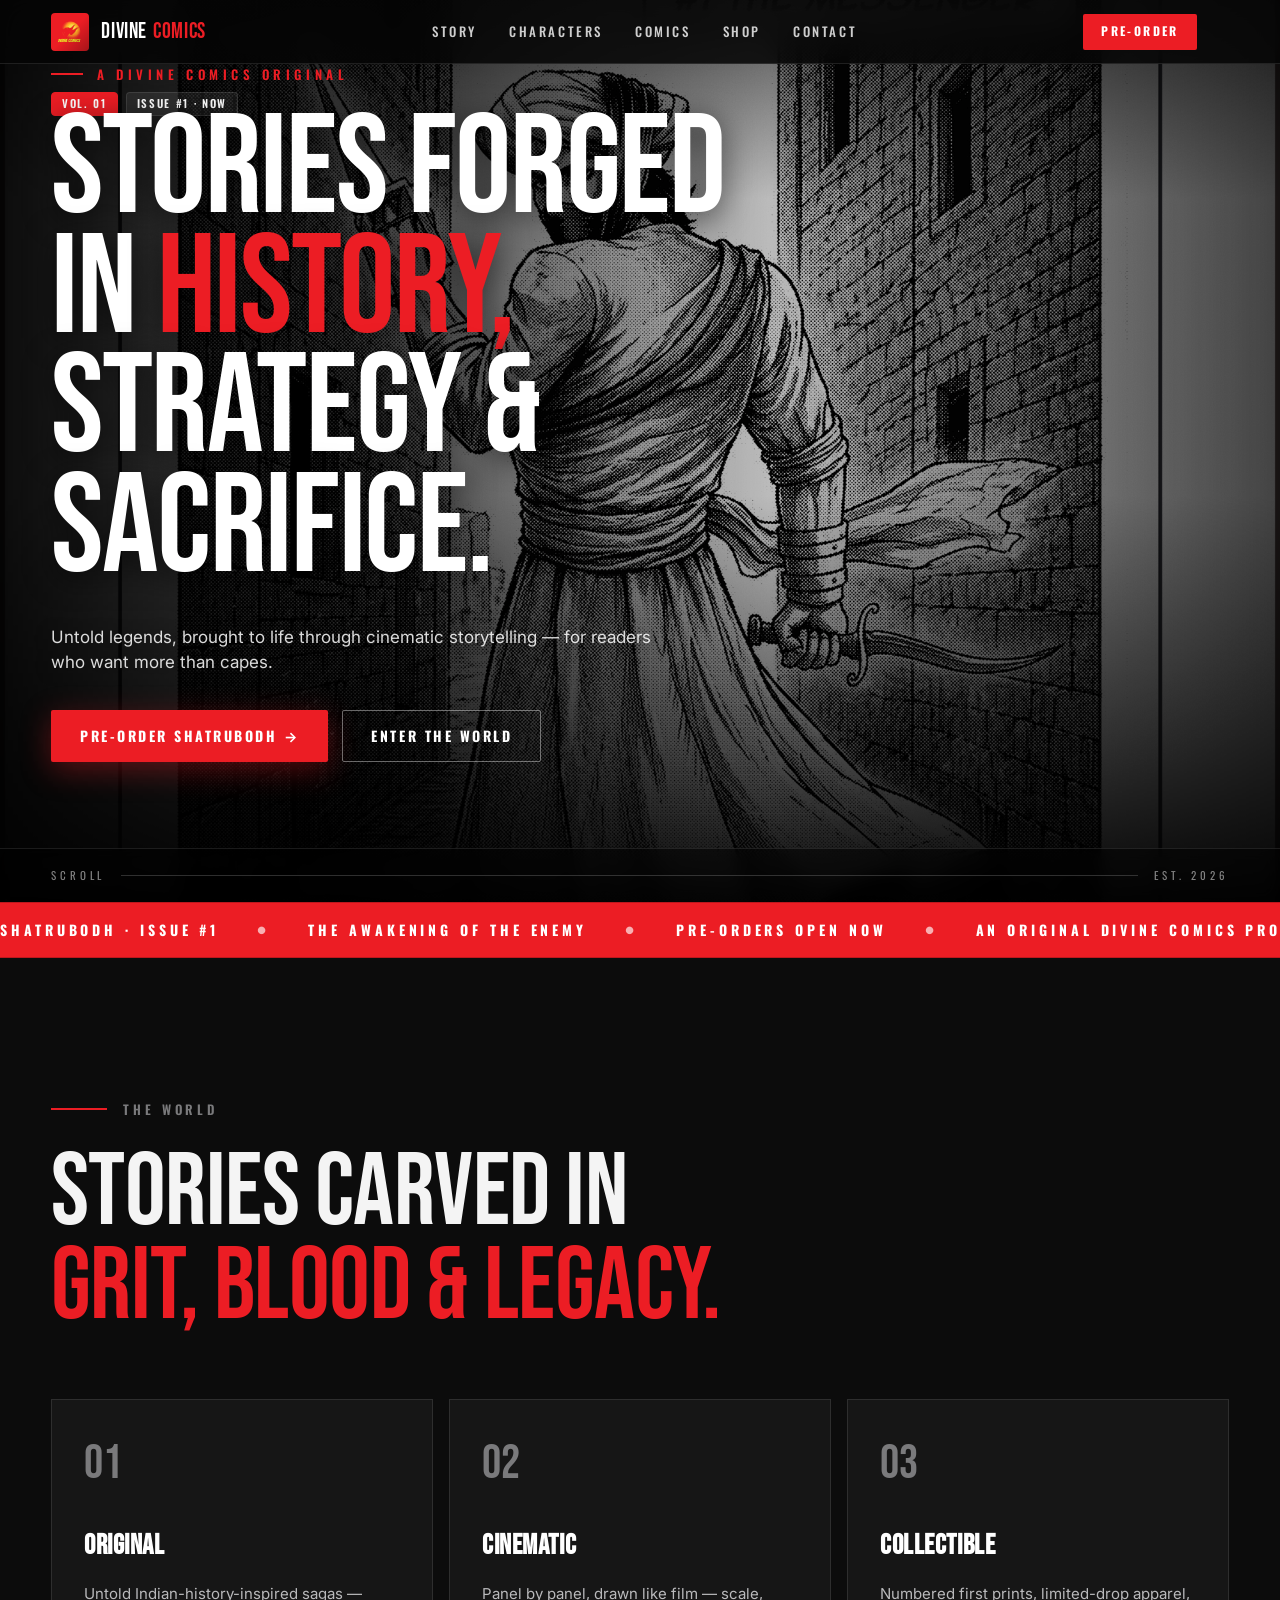
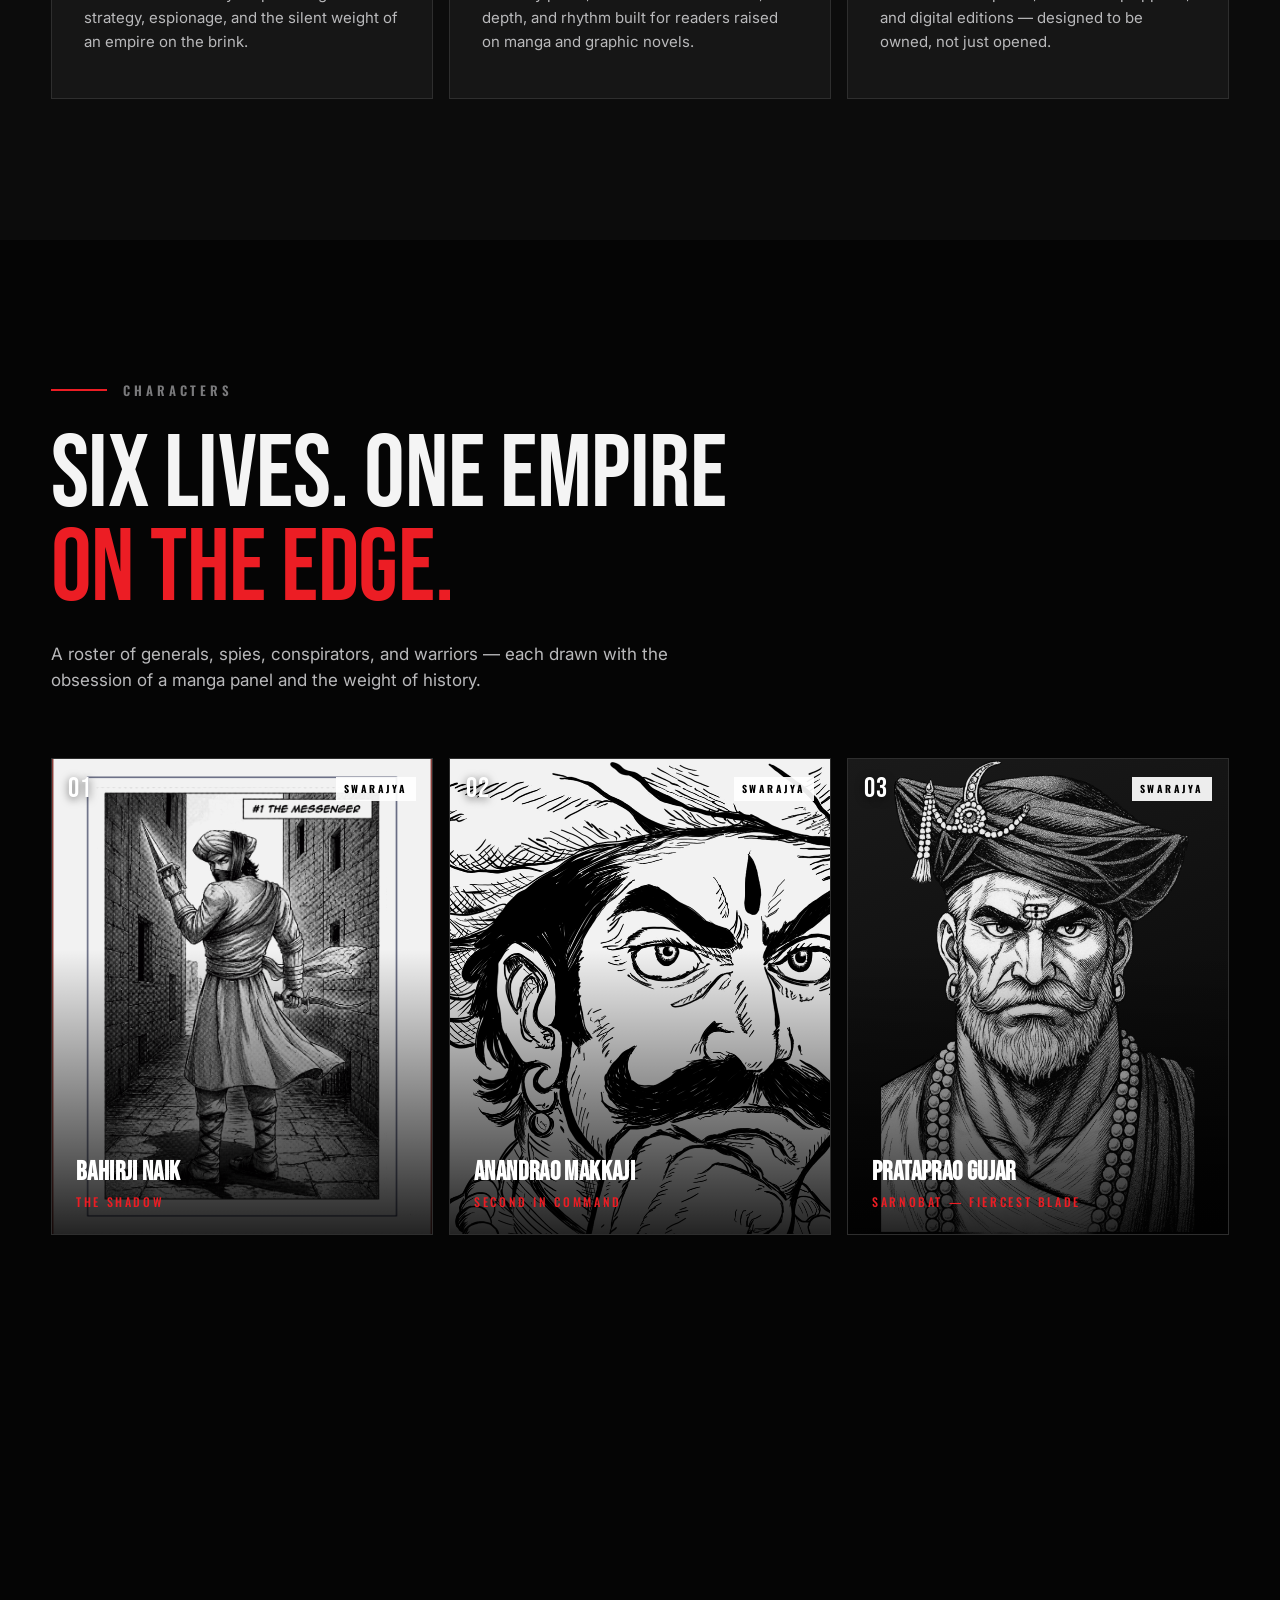
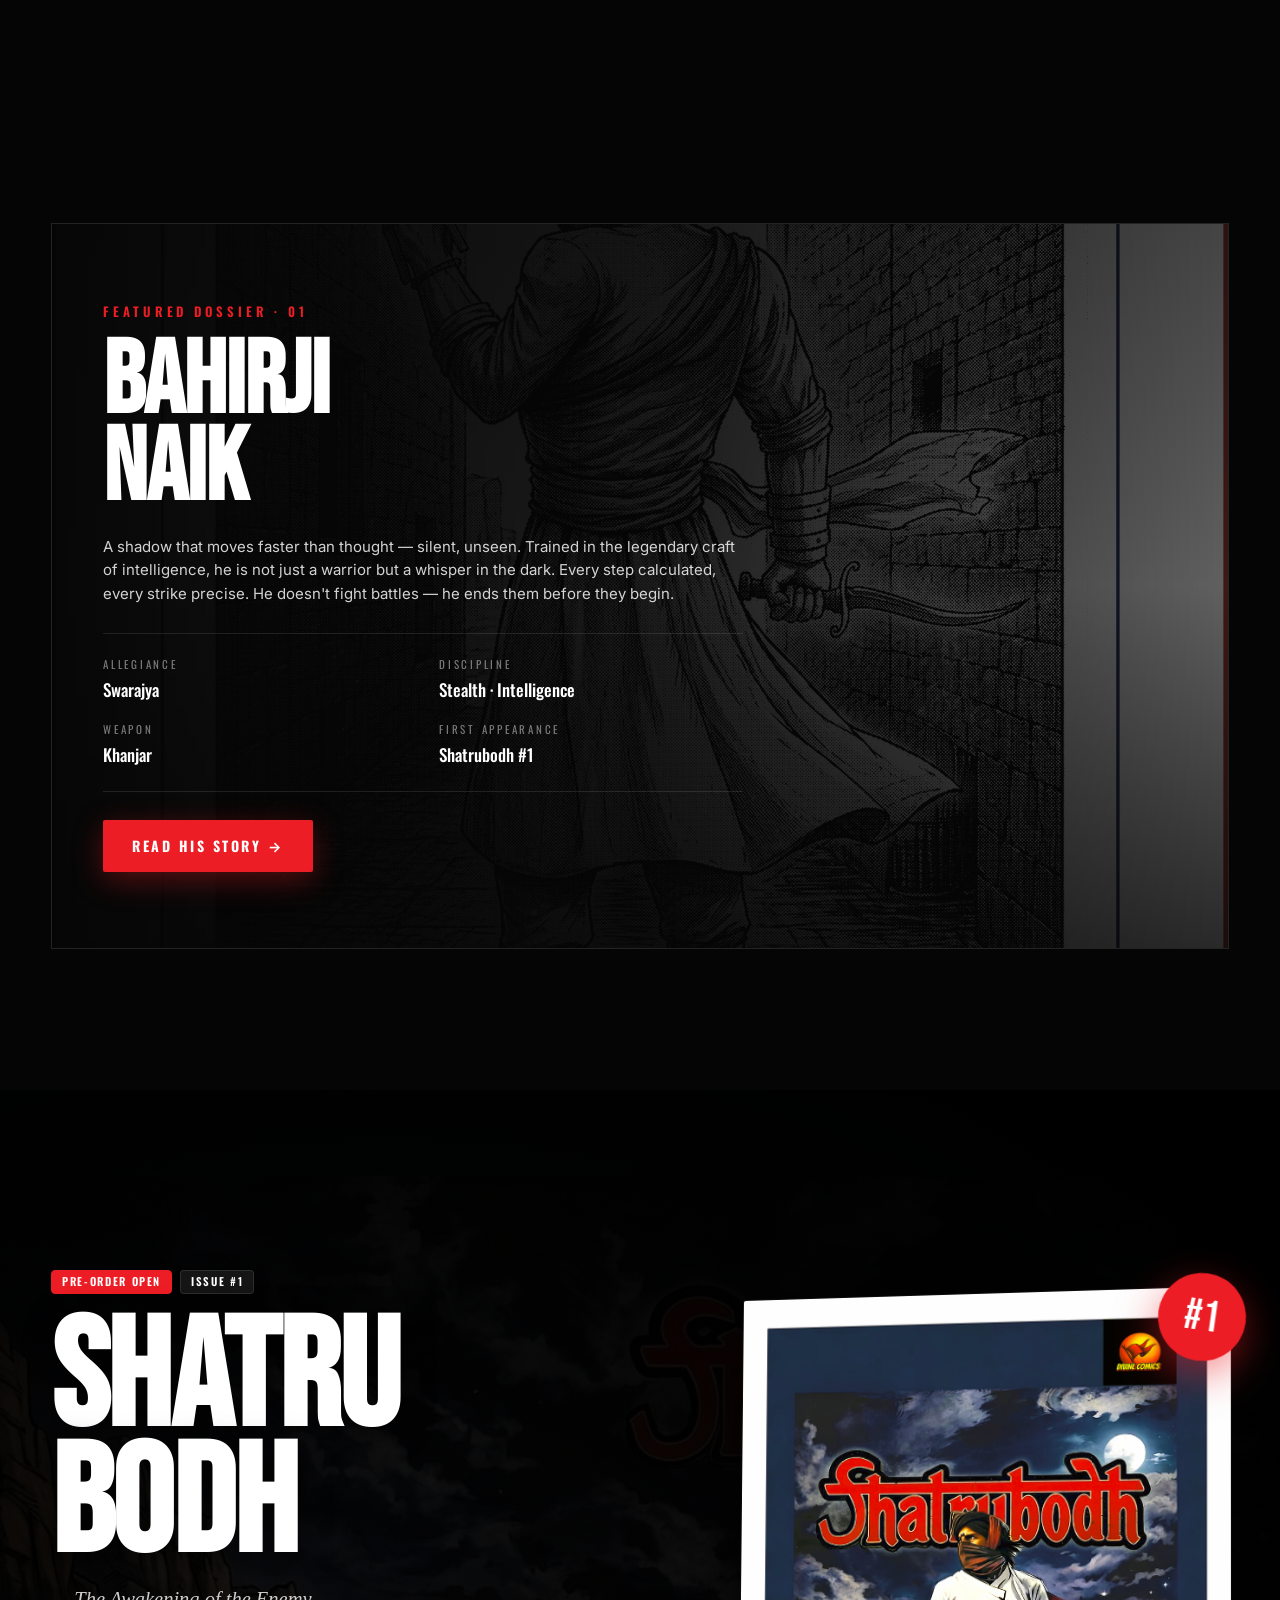
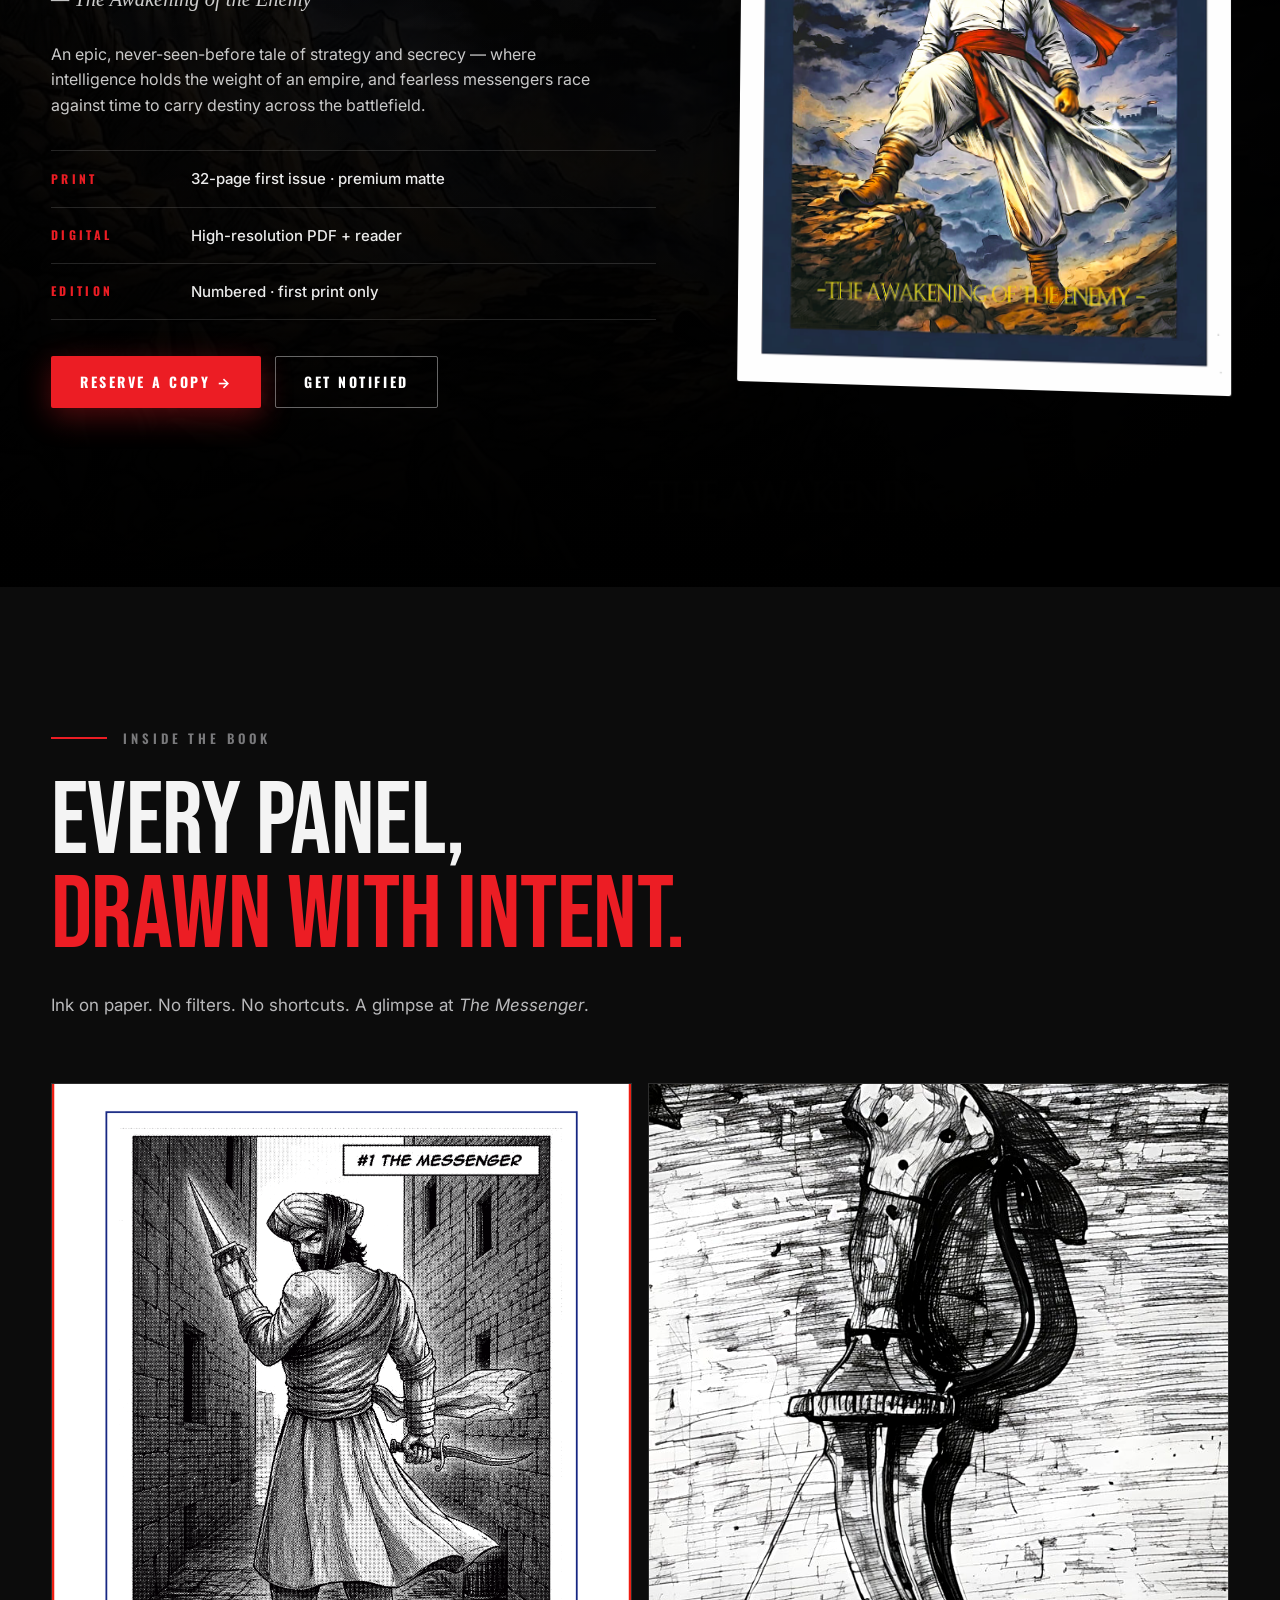
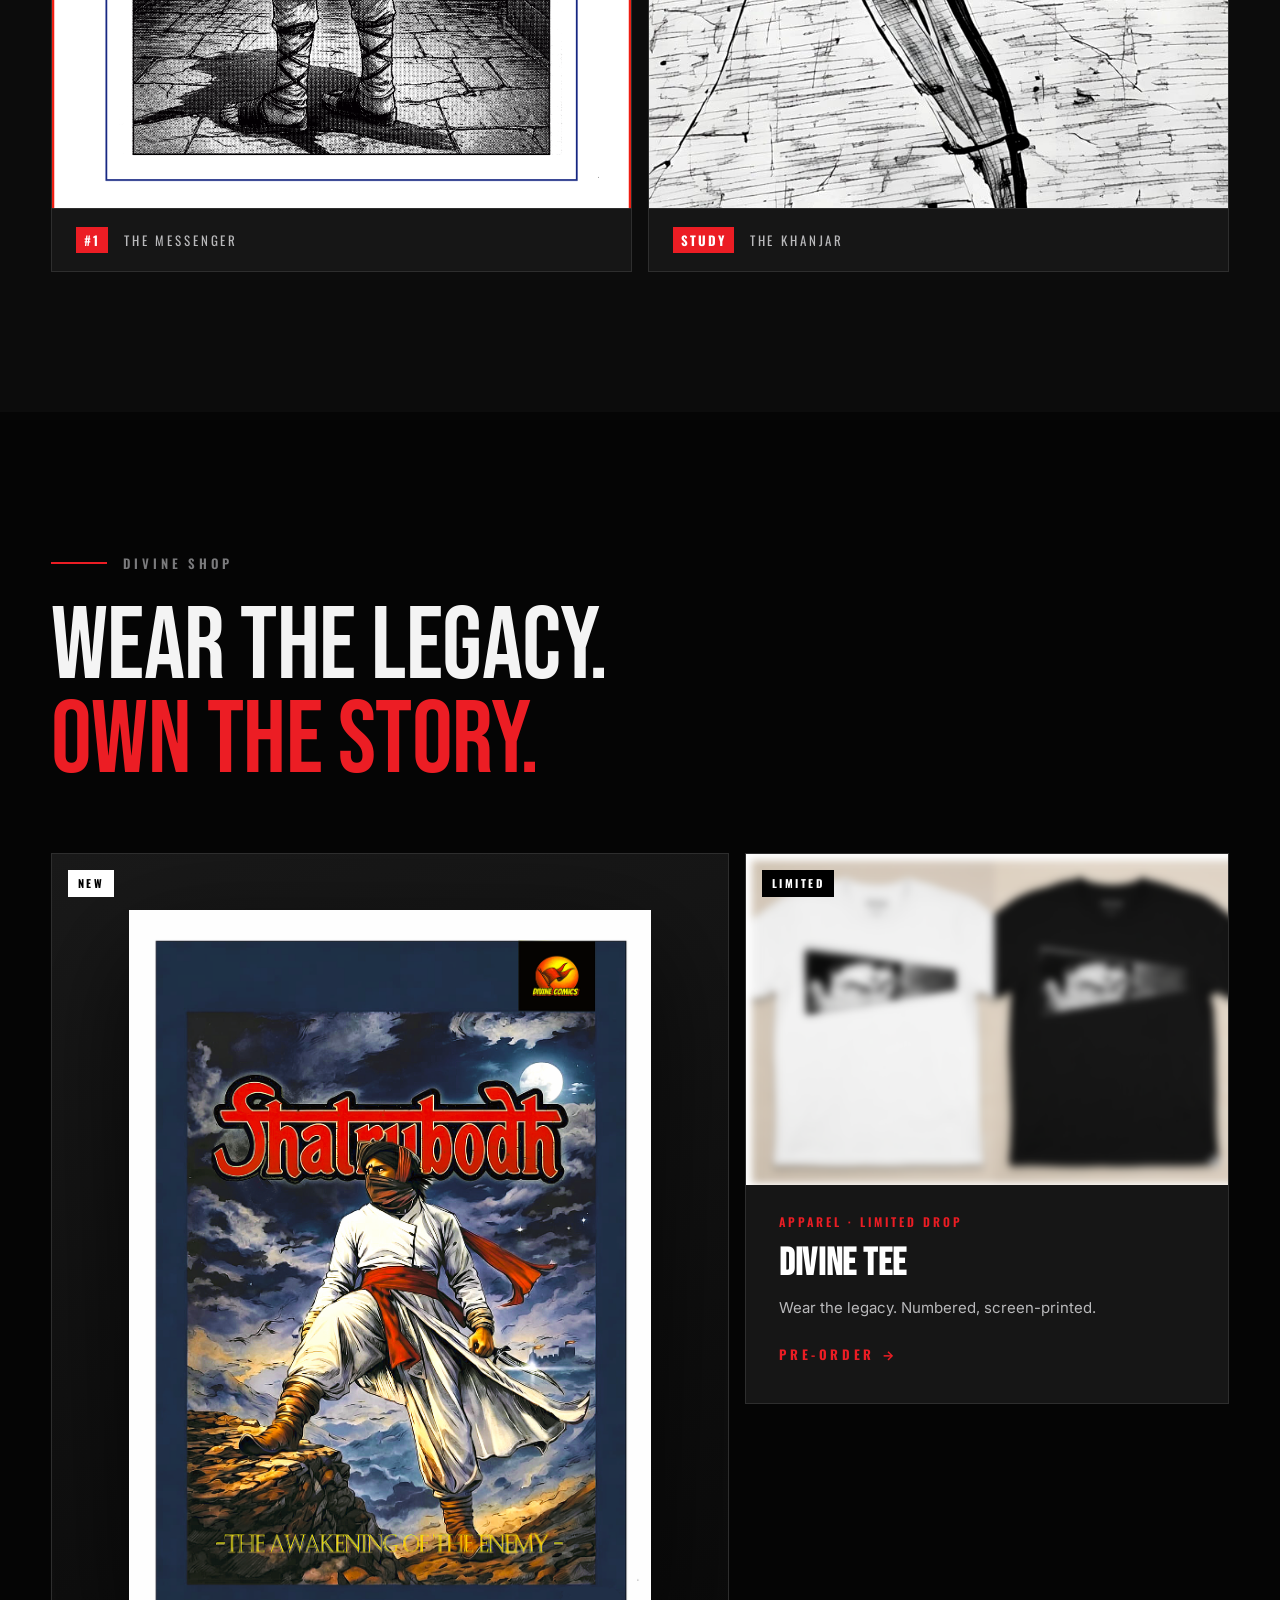
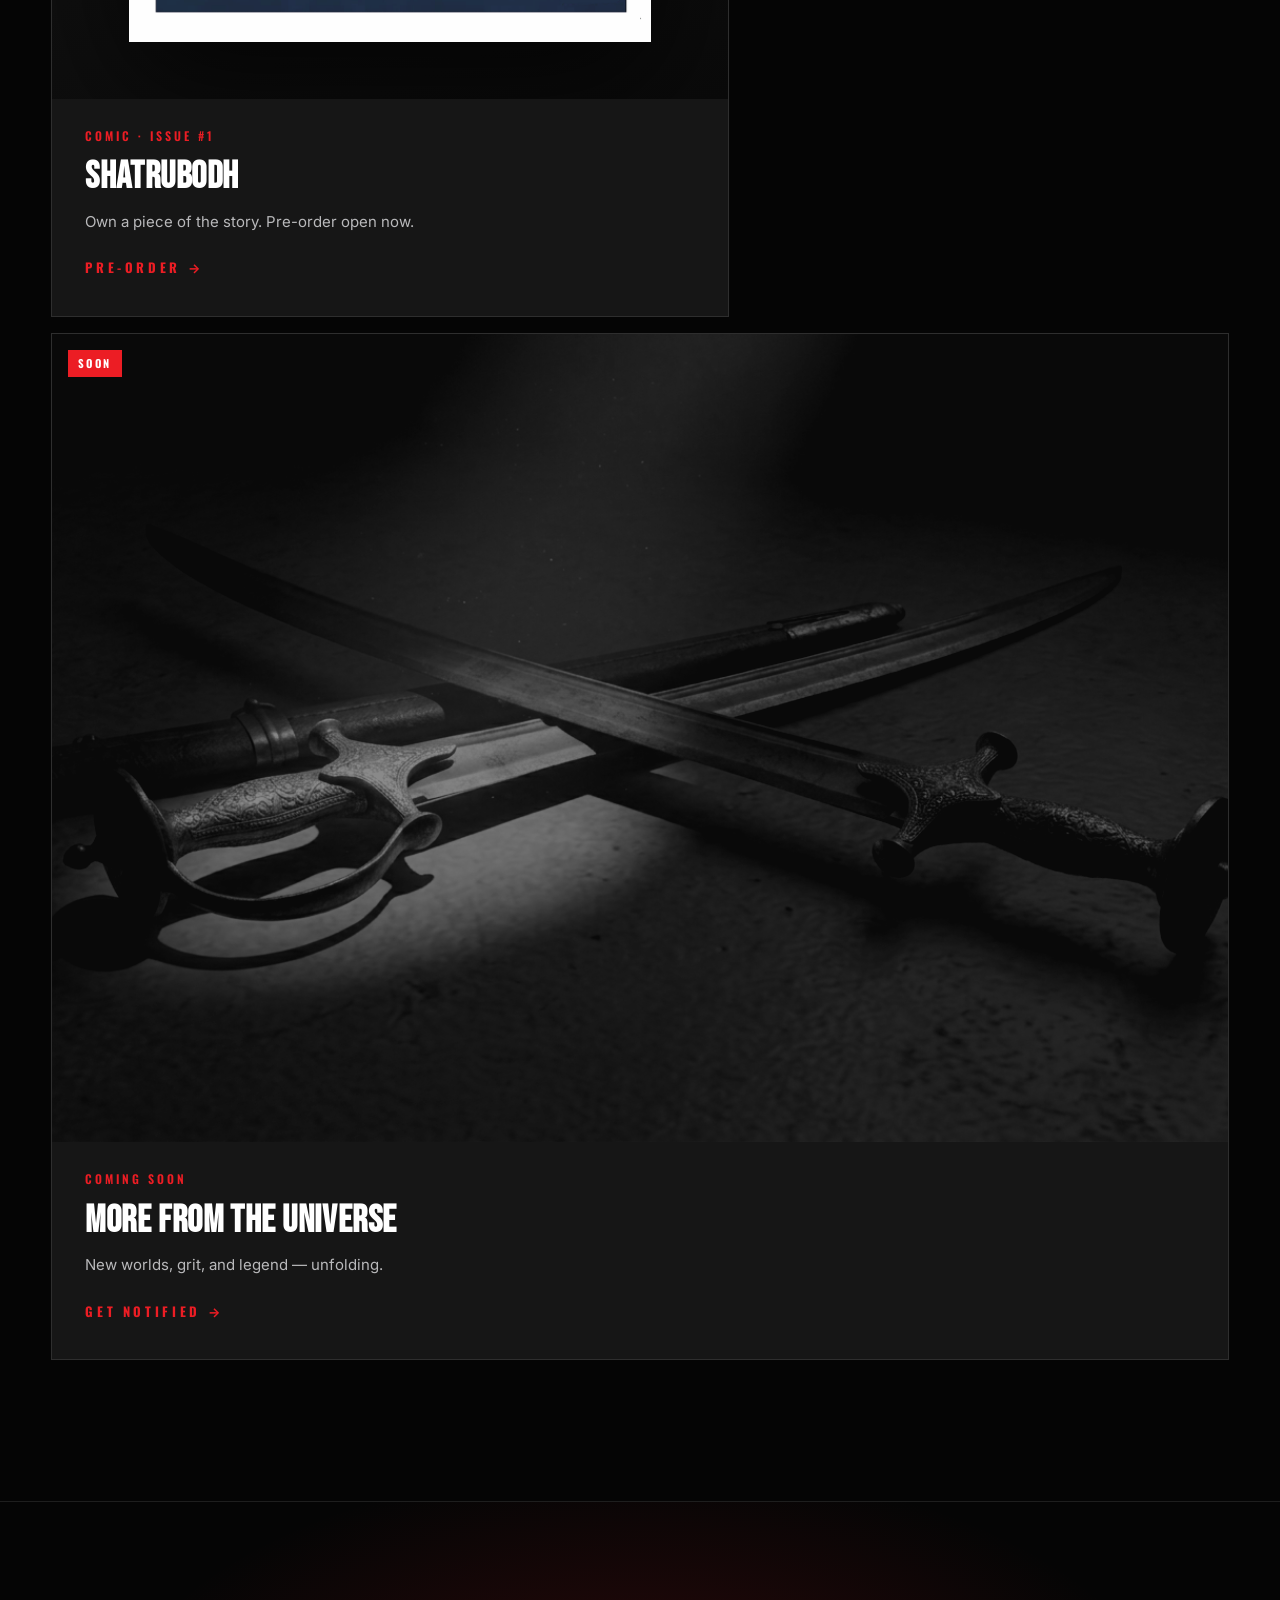
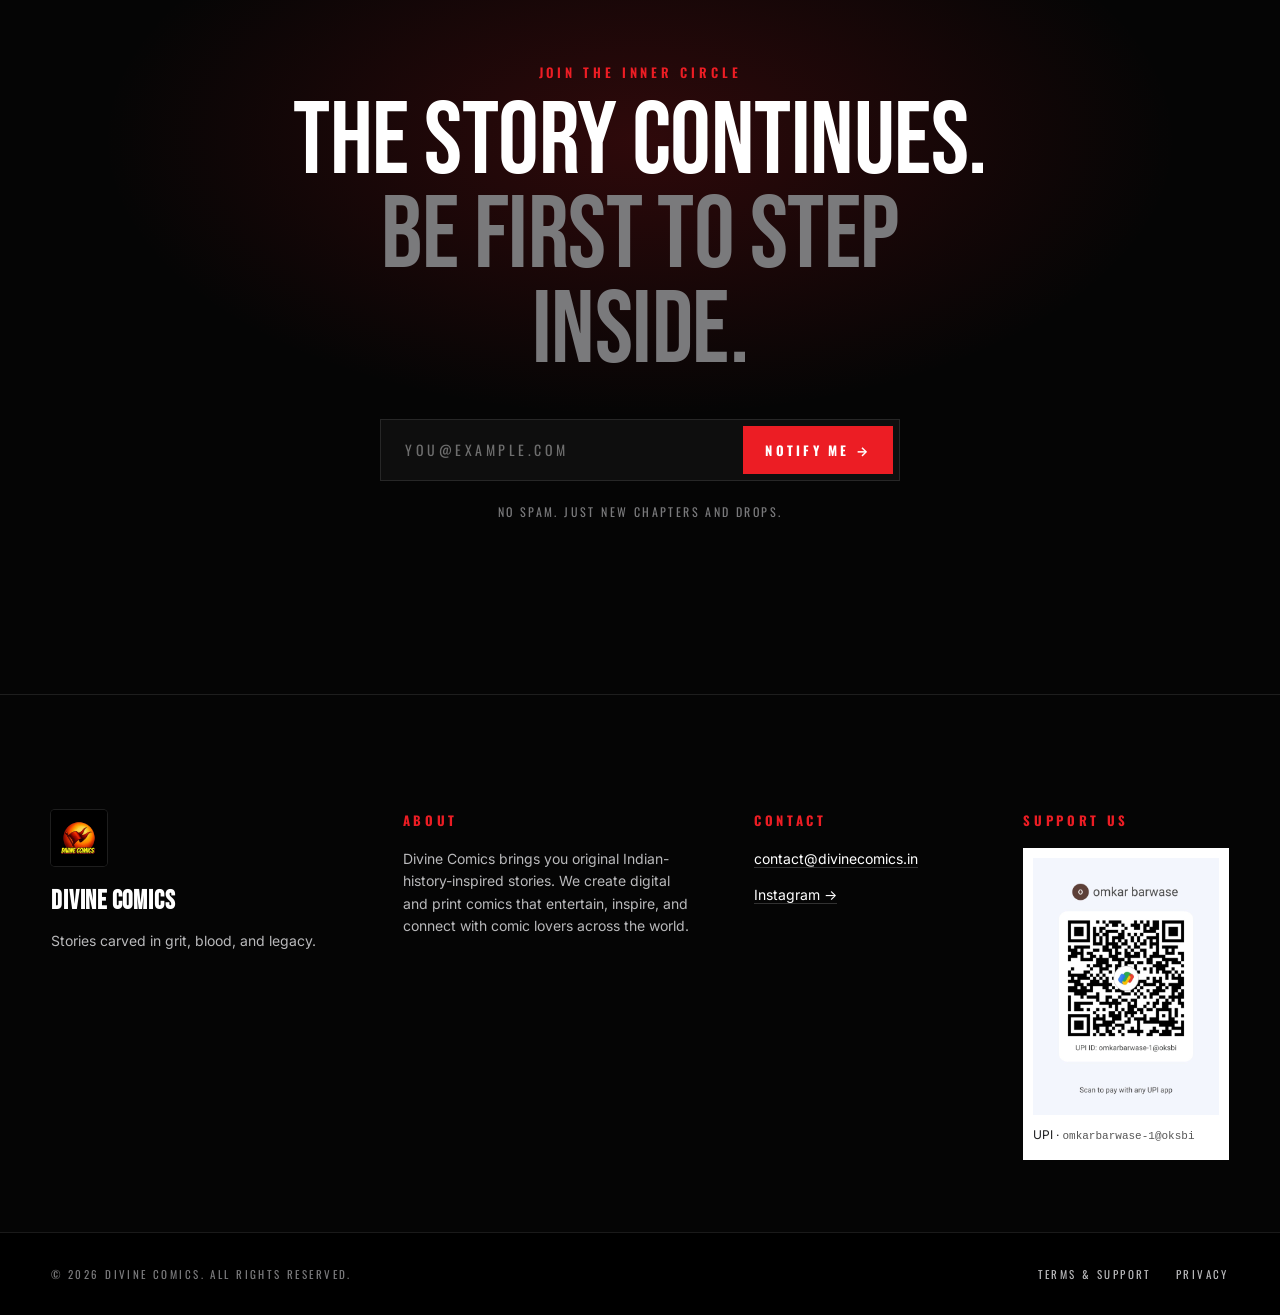
==== index.html @ 3e71eca1 "Initial commit: cinematic Marvel-inspired Divine Comics site" ====
<!doctype html>
<html lang="en">
<head>
<meta charset="utf-8" />
<meta name="viewport" content="width=device-width,initial-scale=1,viewport-fit=cover" />
<meta name="theme-color" content="#000000" />
<title>Divine Comics — Stories carved in grit, blood, and legacy.</title>
<meta name="description" content="Original Indian-history-inspired comics. Cinematic storytelling, drawn line by line. Pre-order Shatrubodh — The Awakening of the Enemy." />
<link rel="icon" type="image/png" href="images/logo.jpg" />
<link rel="preconnect" href="https://fonts.googleapis.com" />
<link rel="preconnect" href="https://fonts.gstatic.com" crossorigin />
<link href="https://fonts.googleapis.com/css2?family=Bebas+Neue&family=Oswald:wght@400;500;600;700&family=Inter:wght@300;400;500;600;700&display=swap" rel="stylesheet" />
<link rel="stylesheet" href="styles.css" />
</head>
<body>

<!-- ============== TOP NAV ============== -->
<header class="nav" id="nav">
  <div class="nav__inner">
    <a href="#top" class="nav__brand" aria-label="Divine Comics — home">
      <span class="nav__logo">
        <img src="images/logo.jpg" alt="" />
      </span>
      <span class="nav__wordmark">DIVINE<span>COMICS</span></span>
    </a>
    <nav class="nav__links" aria-label="Primary">
      <a href="#world">STORY</a>
      <a href="#characters">CHARACTERS</a>
      <a href="#shatrubodh">COMICS</a>
      <a href="#shop">SHOP</a>
      <a href="#contact">CONTACT</a>
    </nav>
    <a href="#shatrubodh" class="nav__cta">PRE-ORDER</a>
    <button class="nav__menu" aria-label="Open menu" aria-expanded="false" id="menuBtn">
      <span></span><span></span><span></span>
    </button>
  </div>
</header>

<main id="top">

<!-- ============== HERO ============== -->
<section class="hero">
  <div class="hero__media" aria-hidden="true">
    <img src="images/bahirji-naik.png" alt="" loading="eager" fetchpriority="high" />
    <div class="hero__veil"></div>
    <div class="hero__grain"></div>
  </div>

  <div class="hero__chips">
    <span class="chip chip--red">VOL. 01</span>
    <span class="chip">ISSUE #1 · NOW</span>
  </div>

  <div class="hero__content">
    <p class="hero__kicker reveal">A DIVINE COMICS ORIGINAL</p>
    <h1 class="hero__title">
      <span class="reveal" style="--d:.05s">STORIES FORGED</span>
      <span class="reveal" style="--d:.18s">IN <em>HISTORY,</em></span>
      <span class="reveal" style="--d:.31s">STRATEGY &amp;</span>
      <span class="reveal" style="--d:.44s">SACRIFICE.</span>
    </h1>
    <p class="hero__sub reveal" style="--d:.58s">
      Untold legends, brought to life through cinematic storytelling — for readers who want more than capes.
    </p>
    <div class="hero__cta reveal" style="--d:.7s">
      <a href="#shatrubodh" class="btn btn--red">PRE-ORDER SHATRUBODH →</a>
      <a href="#world" class="btn btn--ghost">ENTER THE WORLD</a>
    </div>
  </div>

  <div class="hero__bottom-bar" aria-hidden="true">
    <span>SCROLL</span>
    <span class="hero__rule"></span>
    <span>EST. 2026</span>
  </div>
</section>

<!-- ============== MARQUEE ============== -->
<aside class="marquee" aria-hidden="true">
  <div class="marquee__track">
    <span>SHATRUBODH · ISSUE #1</span><span class="marquee__dot">●</span>
    <span>THE AWAKENING OF THE ENEMY</span><span class="marquee__dot">●</span>
    <span>PRE-ORDERS OPEN NOW</span><span class="marquee__dot">●</span>
    <span>AN ORIGINAL DIVINE COMICS PRODUCTION</span><span class="marquee__dot">●</span>
    <span>SHATRUBODH · ISSUE #1</span><span class="marquee__dot">●</span>
    <span>THE AWAKENING OF THE ENEMY</span><span class="marquee__dot">●</span>
    <span>PRE-ORDERS OPEN NOW</span><span class="marquee__dot">●</span>
    <span>AN ORIGINAL DIVINE COMICS PRODUCTION</span><span class="marquee__dot">●</span>
  </div>
</aside>

<!-- ============== WORLD ============== -->
<section class="world section" id="world">
  <div class="container">
    <div class="section__head">
      <span class="section__rule"></span>
      <p class="eyebrow reveal">THE WORLD</p>
    </div>
    <h2 class="display reveal">
      STORIES CARVED IN<br/>
      <span class="ink">GRIT, BLOOD &amp; LEGACY.</span>
    </h2>
    <div class="world__grid">
      <div class="world__card reveal">
        <div class="world__num">01</div>
        <h3>ORIGINAL</h3>
        <p>Untold Indian-history-inspired sagas — strategy, espionage, and the silent weight of an empire on the brink.</p>
      </div>
      <div class="world__card reveal" style="--d:.1s">
        <div class="world__num">02</div>
        <h3>CINEMATIC</h3>
        <p>Panel by panel, drawn like film — scale, depth, and rhythm built for readers raised on manga and graphic novels.</p>
      </div>
      <div class="world__card reveal" style="--d:.2s">
        <div class="world__num">03</div>
        <h3>COLLECTIBLE</h3>
        <p>Numbered first prints, limited-drop apparel, and digital editions — designed to be owned, not just opened.</p>
      </div>
    </div>
  </div>
</section>

<!-- ============== CHARACTERS — MARVEL GRID ============== -->
<section class="characters section" id="characters">
  <div class="container">
    <div class="section__head">
      <span class="section__rule"></span>
      <p class="eyebrow reveal">CHARACTERS</p>
    </div>
    <h2 class="display reveal">SIX LIVES. ONE EMPIRE<br/><span class="ink">ON THE EDGE.</span></h2>
    <p class="lead reveal">A roster of generals, spies, conspirators, and warriors — each drawn with the obsession of a manga panel and the weight of history.</p>

    <div class="chars__grid">

      <a class="cchar reveal" href="#" data-side="swarajya">
        <div class="cchar__media">
          <img src="images/bahirji-naik.png" alt="Bahirji Naik" loading="lazy" />
          <span class="cchar__num">01</span>
          <span class="cchar__side">SWARAJYA</span>
        </div>
        <div class="cchar__body">
          <h3>BAHIRJI NAIK</h3>
          <p>The Shadow</p>
        </div>
      </a>

      <a class="cchar reveal" href="#" data-side="swarajya" style="--d:.06s">
        <div class="cchar__media">
          <img src="images/anandrao.jpg" alt="Anandrao Makkaji" loading="lazy" />
          <span class="cchar__num">02</span>
          <span class="cchar__side">SWARAJYA</span>
        </div>
        <div class="cchar__body">
          <h3>ANANDRAO MAKKAJI</h3>
          <p>Second in Command</p>
        </div>
      </a>

      <a class="cchar reveal" href="#" data-side="swarajya" style="--d:.12s">
        <div class="cchar__media">
          <img src="images/prataprao.png" alt="Sarnobat Prataprao Gujar" loading="lazy" />
          <span class="cchar__num">03</span>
          <span class="cchar__side">SWARAJYA</span>
        </div>
        <div class="cchar__body">
          <h3>PRATAPRAO GUJAR</h3>
          <p>Sarnobat — Fiercest Blade</p>
        </div>
      </a>

      <a class="cchar reveal" href="#" data-side="enemy" style="--d:.18s">
        <div class="cchar__media">
          <img src="images/bahlolkhan.png" alt="Bahlolkhan Miyana" loading="lazy" />
          <span class="cchar__num">04</span>
          <span class="cchar__side cchar__side--enemy">ADILSHAHI</span>
        </div>
        <div class="cchar__body">
          <h3>BAHLOLKHAN MIYANA</h3>
          <p>Adilshahi General</p>
        </div>
      </a>

      <a class="cchar reveal" href="#" data-side="enemy" style="--d:.24s">
        <div class="cchar__media">
          <img src="images/khawas-khan.png" alt="Khawas Khan, Wazir of Adilshahi" loading="lazy" />
          <span class="cchar__num">05</span>
          <span class="cchar__side cchar__side--enemy">ADILSHAHI</span>
        </div>
        <div class="cchar__body">
          <h3>KHAWAS KHAN</h3>
          <p>Wazir — The Architect</p>
        </div>
      </a>

      <a class="cchar reveal" href="#" data-side="enemy" style="--d:.3s">
        <div class="cchar__media">
          <img src="images/mohammad-birki.png" alt="Mohammad Birki — the Pathan" loading="lazy" />
          <span class="cchar__num">06</span>
          <span class="cchar__side cchar__side--enemy">PATHAN ARMY</span>
        </div>
        <div class="cchar__body">
          <h3>MOHAMMAD BIRKI</h3>
          <p>War-born — Pathan</p>
        </div>
      </a>

    </div>

    <!-- DOSSIER (one character expanded, "Marvel character page" feel) -->
    <article class="dossier reveal" id="dossier-bahirji">
      <div class="dossier__bg" aria-hidden="true">
        <img src="images/bahirji-naik.png" alt="" loading="lazy" />
      </div>
      <div class="dossier__inner">
        <p class="eyebrow eyebrow--red">FEATURED DOSSIER · 01</p>
        <h3 class="dossier__name">BAHIRJI<br/>NAIK</h3>
        <p class="dossier__desc">A shadow that moves faster than thought — silent, unseen. Trained in the legendary craft of intelligence, he is not just a warrior but a whisper in the dark. Every step calculated, every strike precise. He doesn't fight battles — he ends them before they begin.</p>
        <dl class="dossier__stats">
          <div><dt>ALLEGIANCE</dt><dd>Swarajya</dd></div>
          <div><dt>DISCIPLINE</dt><dd>Stealth · Intelligence</dd></div>
          <div><dt>WEAPON</dt><dd>Khanjar</dd></div>
          <div><dt>FIRST APPEARANCE</dt><dd>Shatrubodh #1</dd></div>
        </dl>
        <a href="#shatrubodh" class="btn btn--red">READ HIS STORY →</a>
      </div>
    </article>

  </div>
</section>

<!-- ============== FEATURED — SHATRUBODH ============== -->
<section class="featured" id="shatrubodh">
  <div class="featured__bg" aria-hidden="true">
    <img src="images/shatrubodh-wide.jpg" alt="" loading="lazy" />
  </div>
  <div class="container featured__inner">
    <div class="featured__copy reveal">
      <div class="featured__chips">
        <span class="chip chip--red">PRE-ORDER OPEN</span>
        <span class="chip">ISSUE #1</span>
      </div>
      <h2 class="featured__title">
        SHATRU<br/>BODH
      </h2>
      <p class="featured__sub"><em>— The Awakening of the Enemy</em></p>
      <p class="featured__text">
        An epic, never-seen-before tale of strategy and secrecy — where intelligence holds the weight of an empire, and fearless messengers race against time to carry destiny across the battlefield.
      </p>
      <ul class="featured__list">
        <li><span>PRINT</span><b>32-page first issue · premium matte</b></li>
        <li><span>DIGITAL</span><b>High-resolution PDF + reader</b></li>
        <li><span>EDITION</span><b>Numbered · first print only</b></li>
      </ul>
      <div class="featured__cta">
        <a href="mailto:contact@divinecomics.in?subject=Shatrubodh%20pre-order" class="btn btn--red">RESERVE A COPY →</a>
        <a href="#contact" class="btn btn--ghost">GET NOTIFIED</a>
      </div>
    </div>
    <div class="featured__cover reveal">
      <img src="images/shatrubodh-cover.png" alt="Shatrubodh Issue 1 cover" loading="lazy" />
      <span class="featured__sticker">#1</span>
    </div>
  </div>
</section>

<!-- ============== INTERIOR PEEK ============== -->
<section class="peek section">
  <div class="container">
    <div class="section__head">
      <span class="section__rule"></span>
      <p class="eyebrow reveal">INSIDE THE BOOK</p>
    </div>
    <h2 class="display reveal">EVERY PANEL,<br/><span class="ink">DRAWN WITH INTENT.</span></h2>
    <p class="lead reveal">Ink on paper. No filters. No shortcuts. A glimpse at <em>The Messenger</em>.</p>
  </div>
  <div class="peek__grid container">
    <figure class="peek__page reveal">
      <img src="images/bahirji-naik.png" alt="Page 1 — The Messenger" loading="lazy" />
      <figcaption><span>#1</span> THE MESSENGER</figcaption>
    </figure>
    <figure class="peek__page reveal" style="--d:.1s">
      <img src="images/khanjar.jpg" alt="The Khanjar — weapon study" loading="lazy" />
      <figcaption><span>STUDY</span> THE KHANJAR</figcaption>
    </figure>
  </div>
</section>

<!-- ============== SHOP ============== -->
<section class="shop section" id="shop">
  <div class="container">
    <div class="section__head">
      <span class="section__rule"></span>
      <p class="eyebrow reveal">DIVINE SHOP</p>
    </div>
    <h2 class="display reveal">WEAR THE LEGACY.<br/><span class="ink">OWN THE STORY.</span></h2>
  </div>

  <div class="container shop__grid">

    <a class="shop__card shop__card--feature reveal" href="mailto:contact@divinecomics.in?subject=Shatrubodh%20pre-order">
      <div class="shop__media shop__media--light">
        <img src="images/shatrubodh-cover.png" alt="Shatrubodh Issue 1 cover" loading="lazy" />
        <span class="shop__badge">NEW</span>
      </div>
      <div class="shop__body">
        <p class="shop__tag">COMIC · ISSUE #1</p>
        <h3 class="shop__title">SHATRUBODH</h3>
        <p class="shop__sub">Own a piece of the story. Pre-order open now.</p>
        <span class="shop__cta">PRE-ORDER →</span>
      </div>
    </a>

    <a class="shop__card reveal" href="mailto:contact@divinecomics.in?subject=Limited%20Edition%20Tee%20pre-order" style="--d:.08s">
      <div class="shop__media shop__media--neutral">
        <img src="images/tshirts.png" alt="Limited edition Divine Comics tees" loading="lazy" />
        <span class="shop__badge shop__badge--dark">LIMITED</span>
      </div>
      <div class="shop__body">
        <p class="shop__tag">APPAREL · LIMITED DROP</p>
        <h3 class="shop__title">DIVINE TEE</h3>
        <p class="shop__sub">Wear the legacy. Numbered, screen-printed.</p>
        <span class="shop__cta">PRE-ORDER →</span>
      </div>
    </a>

    <a class="shop__card shop__card--dark reveal" href="#contact" style="--d:.16s">
      <div class="shop__media shop__media--dark">
        <img src="images/swords.png" alt="Coming soon" loading="lazy" />
        <span class="shop__badge shop__badge--red">SOON</span>
      </div>
      <div class="shop__body">
        <p class="shop__tag">COMING SOON</p>
        <h3 class="shop__title">MORE FROM THE UNIVERSE</h3>
        <p class="shop__sub">New worlds, grit, and legend — unfolding.</p>
        <span class="shop__cta">GET NOTIFIED →</span>
      </div>
    </a>

  </div>
</section>

<!-- ============== CLOSING CTA ============== -->
<section class="closing">
  <div class="container reveal">
    <p class="eyebrow eyebrow--red">JOIN THE INNER CIRCLE</p>
    <h2 class="display display--white">THE STORY CONTINUES.<br/><span class="muted">BE FIRST TO STEP INSIDE.</span></h2>
    <form class="closing__form" onsubmit="handleSubscribe(event)">
      <label for="email" class="sr-only">Your email</label>
      <input id="email" type="email" required placeholder="YOU@EXAMPLE.COM" autocomplete="email" />
      <button type="submit">NOTIFY ME →</button>
    </form>
    <p class="closing__note" id="formNote">No spam. Just new chapters and drops.</p>
  </div>
</section>

<!-- ============== FOOTER ============== -->
<footer class="footer" id="contact">
  <div class="container footer__grid">

    <div class="footer__brand">
      <div class="footer__logo">
        <img src="images/logo.jpg" alt="Divine Comics" />
      </div>
      <h3>DIVINE COMICS</h3>
      <p>Stories carved in grit, blood, and legacy.</p>
    </div>

    <div class="footer__col">
      <h4>ABOUT</h4>
      <p>Divine Comics brings you original Indian-history-inspired stories. We create digital and print comics that entertain, inspire, and connect with comic lovers across the world.</p>
    </div>

    <div class="footer__col">
      <h4>CONTACT</h4>
      <p><a href="mailto:contact@divinecomics.in">contact@divinecomics.in</a></p>
      <p><a href="https://instagram.com" target="_blank" rel="noopener" aria-label="Instagram">Instagram →</a></p>
    </div>

    <div class="footer__col footer__support">
      <h4>SUPPORT US</h4>
      <div class="footer__qr">
        <img src="images/upi-qr.jpg" alt="UPI QR — omkarbarwase-1@oksbi" />
        <p>UPI · <code>omkarbarwase-1@oksbi</code></p>
      </div>
    </div>

  </div>
  <div class="footer__bar">
    <div class="container footer__bar-inner">
      <p>© 2026 DIVINE COMICS. ALL RIGHTS RESERVED.</p>
      <nav aria-label="Legal">
        <a href="#">TERMS &amp; SUPPORT</a>
        <a href="#">PRIVACY</a>
      </nav>
    </div>
  </div>
</footer>

</main>

<script src="app.js" defer></script>
</body>
</html>
---- styles.css ----
/* ============================================================
   Divine Comics — Cinematic, Marvel.com-inspired
   ============================================================ */

/* ---------- Reset ---------- */
*,*::before,*::after { box-sizing: border-box; }
html { -webkit-text-size-adjust: 100%; scroll-behavior: smooth; }
body {
  margin: 0;
  font-family: "Inter", -apple-system, BlinkMacSystemFont, "Segoe UI", Roboto, "Helvetica Neue", Arial, sans-serif;
  font-size: 16px;
  line-height: 1.55;
  color: var(--fg);
  background: var(--bg);
  -webkit-font-smoothing: antialiased;
  -moz-osx-font-smoothing: grayscale;
  text-rendering: optimizeLegibility;
  overflow-x: hidden;
}
img { max-width: 100%; display: block; }
a { color: inherit; text-decoration: none; }
button { font: inherit; }

/* ---------- Tokens ---------- */
:root {
  --bg: #050505;
  --bg-2: #0c0c0c;
  --bg-3: #131313;
  --panel: #161616;
  --panel-2: #1c1c1c;
  --line: rgba(255,255,255,0.10);
  --line-2: rgba(255,255,255,0.18);
  --fg: #f4f4f4;
  --fg-soft: #b9b9bb;
  --fg-faint: #7a7a7c;
  --red: #ec1d24;
  --red-h: #ff2c34;
  --red-glow: rgba(236, 29, 36, 0.45);
  --display: "Bebas Neue", "Oswald", "Inter", sans-serif;
  --condensed: "Oswald", "Inter", sans-serif;
  --container: 1360px;
  --pad-x: clamp(20px, 4vw, 56px);
  --nav-h: 64px;
  --ease: cubic-bezier(.2,.7,.2,1);
}

/* ---------- Utilities ---------- */
.container { max-width: var(--container); margin: 0 auto; padding-inline: var(--pad-x); }
.sr-only { position: absolute; width:1px; height:1px; padding:0; margin:-1px; overflow:hidden; clip:rect(0,0,0,0); white-space:nowrap; border:0; }
.section { padding-block: clamp(80px, 11vw, 160px); position: relative; }

.eyebrow {
  font-family: var(--condensed);
  font-size: 13px; letter-spacing: .3em;
  font-weight: 600; text-transform: uppercase;
  color: var(--fg-faint);
  margin: 0;
}
.eyebrow--red { color: var(--red); }

.section__head {
  display: flex; align-items: center; gap: 16px;
  margin: 0 0 28px;
}
.section__rule {
  width: 56px; height: 2px; background: var(--red); display: inline-block;
}

.display {
  font-family: var(--display);
  font-size: clamp(48px, 8vw, 132px);
  line-height: 0.92;
  letter-spacing: -0.005em;
  font-weight: 400;
  color: var(--fg);
  text-transform: uppercase;
  margin: 0 0 28px;
}
.display .ink { color: var(--red); }
.display--white { color: #fff; }
.display .muted { color: var(--fg-faint); }

.lead {
  font-size: clamp(17px, 1.3vw, 20px);
  line-height: 1.55;
  color: var(--fg-soft);
  max-width: 700px;
  margin: 0;
}

/* ---------- Chips ---------- */
.chip {
  display: inline-flex; align-items: center; height: 24px;
  padding: 0 10px; border-radius: 4px;
  background: rgba(255,255,255,0.08);
  border: 1px solid var(--line);
  color: #fff;
  font-family: var(--condensed);
  font-size: 11px; font-weight: 600; letter-spacing: .15em;
}
.chip--red { background: var(--red); border-color: var(--red); color: #fff; }

/* ---------- Buttons ---------- */
.btn {
  display: inline-flex; align-items: center; justify-content: center;
  height: 52px; padding: 0 28px;
  font-family: var(--condensed);
  font-size: 14px; font-weight: 700; letter-spacing: .18em;
  text-transform: uppercase;
  border: 1px solid transparent; border-radius: 2px;
  transition: background .2s var(--ease), color .2s var(--ease), border-color .2s var(--ease), transform .2s var(--ease);
  cursor: pointer;
  position: relative;
  overflow: hidden;
  white-space: nowrap;
}
.btn--red {
  background: var(--red); color: #fff;
  box-shadow: 0 8px 30px rgba(236,29,36,.35);
}
.btn--red:hover { background: var(--red-h); transform: translateY(-1px); }
.btn--ghost {
  background: transparent; color: #fff;
  border-color: rgba(255,255,255,.4);
}
.btn--ghost:hover { background: #fff; color: #000; border-color: #fff; }

/* ---------- NAV ---------- */
.nav {
  position: fixed; top: 0; left: 0; right: 0; z-index: 100;
  height: var(--nav-h);
  background: rgba(5,5,5,0.86);
  backdrop-filter: blur(14px) saturate(160%);
  -webkit-backdrop-filter: blur(14px) saturate(160%);
  border-bottom: 1px solid var(--line);
  transform: translateY(0);
  transition: transform .35s var(--ease), background .25s var(--ease);
}
.nav.is-hidden { transform: translateY(-100%); }
.nav__inner {
  height: 100%;
  max-width: var(--container);
  margin: 0 auto;
  padding-inline: var(--pad-x);
  display: grid;
  grid-template-columns: auto 1fr auto auto;
  align-items: center;
  gap: 32px;
}
.nav__brand {
  display: inline-flex; align-items: center; gap: 12px;
}
.nav__logo {
  width: 38px; height: 38px;
  display: inline-flex; align-items: center; justify-content: center;
  background: var(--red); border-radius: 4px;
  overflow: hidden;
  position: relative;
}
.nav__logo::after {
  content: ""; position: absolute; inset: 0;
  background: linear-gradient(135deg, rgba(0,0,0,0) 50%, rgba(0,0,0,.3) 100%);
}
.nav__logo img { width: 100%; height: 100%; object-fit: cover; mix-blend-mode: lighten; }
.nav__wordmark {
  font-family: var(--display);
  font-size: 22px; font-weight: 400; letter-spacing: .03em;
  color: #fff;
  line-height: 1;
}
.nav__wordmark span {
  color: var(--red);
  margin-left: 6px;
}
.nav__links {
  display: flex; justify-content: center; gap: 32px;
}
.nav__links a {
  font-family: var(--condensed);
  font-size: 13px; font-weight: 500; letter-spacing: .2em;
  color: #fff; opacity: .8;
  text-transform: uppercase;
  position: relative;
  transition: color .2s var(--ease), opacity .2s var(--ease);
  padding: 8px 0;
}
.nav__links a::after {
  content: ""; position: absolute; left: 50%; bottom: 0;
  width: 0; height: 2px; background: var(--red);
  transform: translateX(-50%);
  transition: width .25s var(--ease);
}
.nav__links a:hover { opacity: 1; color: var(--red); }
.nav__links a:hover::after { width: 100%; }
.nav__cta {
  display: inline-flex; align-items: center;
  height: 36px; padding: 0 18px; border-radius: 2px;
  background: var(--red); color: #fff;
  font-family: var(--condensed);
  font-size: 12px; font-weight: 700; letter-spacing: .2em;
  text-transform: uppercase;
  transition: background .2s var(--ease), transform .2s var(--ease);
}
.nav__cta:hover { background: var(--red-h); transform: translateY(-1px); }
.nav__menu {
  display: none;
  width: 36px; height: 36px; background: transparent; border: 0;
  padding: 0; position: relative; cursor: pointer;
}
.nav__menu span {
  position: absolute; left: 8px; right: 8px; height: 2px;
  background: #fff;
  transition: transform .25s var(--ease), opacity .25s var(--ease);
}
.nav__menu span:nth-child(1) { top: 12px; }
.nav__menu span:nth-child(2) { top: 50%; transform: translateY(-1px); }
.nav__menu span:nth-child(3) { bottom: 12px; }
.nav.is-open .nav__menu span:nth-child(1) { transform: translateY(6px) rotate(45deg); }
.nav.is-open .nav__menu span:nth-child(2) { opacity: 0; }
.nav.is-open .nav__menu span:nth-child(3) { transform: translateY(-6px) rotate(-45deg); }

@media (max-width: 980px) {
  .nav__inner { grid-template-columns: auto 1fr auto; gap: 12px; }
  .nav__menu { display: inline-block; }
  .nav__cta { display: none; }
  .nav__links {
    position: absolute; left: 0; right: 0; top: var(--nav-h);
    background: rgba(5,5,5,.98);
    flex-direction: column; align-items: flex-start;
    padding: 28px var(--pad-x);
    gap: 22px;
    border-bottom: 1px solid var(--line);
    transform: translateY(-12px); opacity: 0; pointer-events: none;
    transition: transform .25s var(--ease), opacity .25s var(--ease);
  }
  .nav__links a { font-size: 18px; }
  .nav.is-open .nav__links { transform: none; opacity: 1; pointer-events: auto; }
}

/* ---------- HERO ---------- */
.hero {
  position: relative;
  min-height: 100vh;
  display: flex; flex-direction: column; justify-content: flex-end;
  overflow: hidden;
  isolation: isolate;
  background: #000;
  padding-top: var(--nav-h);
}
.hero__media { position: absolute; inset: 0; z-index: 0; }
.hero__media img {
  width: 100%; height: 100%; object-fit: cover;
  object-position: 55% 30%;
  filter: grayscale(.85) contrast(1.05) brightness(.85) saturate(.5);
  transform: scale(1.08);
  transition: transform 1.6s var(--ease);
}
.hero.is-loaded .hero__media img { transform: scale(1); }
.hero__veil {
  position: absolute; inset: 0;
  background:
    linear-gradient(90deg, rgba(0,0,0,.95) 0%, rgba(0,0,0,.6) 35%, rgba(0,0,0,.15) 60%, rgba(0,0,0,.7) 100%),
    linear-gradient(180deg, rgba(0,0,0,.6) 0%, rgba(0,0,0,0) 22%, rgba(0,0,0,0) 55%, rgba(0,0,0,.95) 100%);
}
.hero__grain {
  position: absolute; inset: 0; pointer-events: none;
  background-image: url("data:image/svg+xml;utf8,<svg xmlns='http://www.w3.org/2000/svg' width='180' height='180'><filter id='n'><feTurbulence type='fractalNoise' baseFrequency='.9' numOctaves='2' stitchTiles='stitch'/><feColorMatrix values='0 0 0 0 1 0 0 0 0 1 0 0 0 0 1 0 0 0 .35 0'/></filter><rect width='100%25' height='100%25' filter='url(%23n)'/></svg>");
  opacity: .14; mix-blend-mode: overlay;
}

.hero__chips {
  position: absolute; top: calc(var(--nav-h) + 28px); left: var(--pad-x);
  z-index: 2;
  display: flex; gap: 8px; flex-wrap: wrap;
}

.hero__content {
  position: relative; z-index: 2;
  max-width: var(--container); width: 100%;
  margin: 0 auto;
  padding: 0 var(--pad-x) clamp(96px, 11vw, 140px);
  color: #fff;
}
.hero__kicker {
  font-family: var(--condensed);
  font-size: 13px; letter-spacing: .35em;
  color: var(--red); font-weight: 600;
  text-transform: uppercase;
  margin: 0 0 26px;
  display: flex; align-items: center; gap: 14px;
}
.hero__kicker::before {
  content: ""; display: inline-block; width: 32px; height: 2px; background: var(--red);
}
.hero__title {
  font-family: var(--display);
  font-size: clamp(56px, 11vw, 184px);
  line-height: 0.85;
  letter-spacing: -0.01em;
  font-weight: 400;
  text-transform: uppercase;
  margin: 0 0 36px;
  text-shadow: 0 6px 30px rgba(0,0,0,.65);
}
.hero__title span { display: block; }
.hero__title em {
  font-style: normal;
  color: var(--red);
  position: relative;
}
.hero__sub {
  font-size: clamp(17px, 1.3vw, 21px);
  line-height: 1.45;
  color: rgba(255,255,255,.85);
  max-width: 600px;
  margin: 0 0 36px;
  text-shadow: 0 2px 16px rgba(0,0,0,.6);
}
.hero__cta { display: flex; gap: 14px; flex-wrap: wrap; }

.hero__bottom-bar {
  position: absolute; bottom: 0; left: 0; right: 0; z-index: 3;
  display: flex; align-items: center; gap: 16px;
  padding: 18px var(--pad-x);
  font-family: var(--condensed);
  font-size: 11px; letter-spacing: .35em; color: rgba(255,255,255,.5);
  border-top: 1px solid var(--line);
  background: rgba(0,0,0,.5);
  backdrop-filter: blur(8px);
}
.hero__rule { flex: 1; height: 1px; background: rgba(255,255,255,.18); }

/* ---------- MARQUEE ---------- */
.marquee {
  background: var(--red);
  color: #fff;
  overflow: hidden;
  border-top: 1px solid rgba(0,0,0,.2);
  border-bottom: 1px solid rgba(0,0,0,.2);
}
.marquee__track {
  display: flex; gap: 38px; align-items: center;
  padding: 16px 0;
  font-family: var(--condensed);
  font-weight: 700; letter-spacing: .28em; font-size: 14px;
  text-transform: uppercase;
  white-space: nowrap;
  animation: marquee 28s linear infinite;
}
.marquee__dot { font-size: 10px; opacity: .65; }
@keyframes marquee {
  from { transform: translateX(0); }
  to { transform: translateX(-50%); }
}

/* ---------- WORLD ---------- */
.world { background: var(--bg-2); }
.world__grid {
  display: grid; grid-template-columns: repeat(3, 1fr);
  gap: 16px;
  margin-top: 64px;
}
.world__card {
  position: relative;
  padding: 40px 32px 44px;
  background: var(--panel);
  border: 1px solid var(--line);
  transition: transform .35s var(--ease), border-color .35s var(--ease), background .35s var(--ease);
}
.world__card::before {
  content: ""; position: absolute; left: 0; top: 0; width: 4px; height: 0;
  background: var(--red);
  transition: height .35s var(--ease);
}
.world__card:hover { background: var(--panel-2); border-color: var(--line-2); }
.world__card:hover::before { height: 100%; }
.world__num {
  font-family: var(--display);
  font-size: 48px; color: var(--fg-faint); margin-bottom: 36px; line-height: 1;
}
.world__card h3 {
  font-family: var(--display);
  font-size: clamp(24px, 2.2vw, 32px);
  letter-spacing: .02em;
  margin: 0 0 14px;
  color: #fff;
}
.world__card p { margin: 0; color: var(--fg-soft); font-size: 15px; line-height: 1.6; }
@media (max-width: 900px) { .world__grid { grid-template-columns: 1fr; } }

/* ---------- CHARACTERS ---------- */
.characters { background: var(--bg); }
.characters .display { margin-bottom: 24px; }
.chars__grid {
  display: grid;
  grid-template-columns: repeat(3, 1fr);
  gap: 16px;
  margin: 64px 0 96px;
}
.cchar {
  position: relative;
  display: block;
  background: var(--panel);
  border: 1px solid var(--line);
  overflow: hidden;
  transition: transform .35s var(--ease), border-color .35s var(--ease);
}
.cchar:hover { transform: translateY(-4px); border-color: var(--red); }
.cchar__media {
  position: relative;
  aspect-ratio: 4/5;
  overflow: hidden;
  background: linear-gradient(160deg, #1a1a1a, #050505);
}
.cchar__media::after {
  content: ""; position: absolute; inset: 0;
  background: linear-gradient(180deg, rgba(0,0,0,0) 40%, rgba(0,0,0,.85) 100%);
}
.cchar__media img {
  width: 100%; height: 100%; object-fit: cover;
  filter: grayscale(.6) contrast(1.05) brightness(.95);
  transition: transform .8s var(--ease), filter .35s var(--ease);
}
.cchar:hover .cchar__media img { transform: scale(1.05); filter: grayscale(0) contrast(1.08) brightness(1.02); }
.cchar__num {
  position: absolute; top: 16px; left: 16px; z-index: 2;
  font-family: var(--display); font-size: 28px; color: #fff;
  letter-spacing: .02em; line-height: 1;
  text-shadow: 0 2px 8px rgba(0,0,0,.6);
}
.cchar__side {
  position: absolute; top: 18px; right: 16px; z-index: 2;
  font-family: var(--condensed);
  font-size: 10px; letter-spacing: .25em; font-weight: 700;
  padding: 4px 8px; background: rgba(255,255,255,.92); color: #000;
  text-transform: uppercase;
}
.cchar__side--enemy { background: var(--red); color: #fff; }
.cchar__body {
  position: absolute; left: 0; right: 0; bottom: 0; z-index: 2;
  padding: 22px 24px;
}
.cchar__body h3 {
  font-family: var(--display);
  font-size: clamp(22px, 2vw, 32px);
  letter-spacing: .015em;
  line-height: 1;
  margin: 0 0 8px;
  color: #fff;
}
.cchar__body p {
  margin: 0;
  font-family: var(--condensed);
  font-size: 12px; letter-spacing: .22em; font-weight: 500;
  color: var(--red); text-transform: uppercase;
}
@media (max-width: 900px) { .chars__grid { grid-template-columns: repeat(2, 1fr); } }
@media (max-width: 560px) { .chars__grid { grid-template-columns: 1fr; } }

/* DOSSIER (feature character card) ----------------------- */
.dossier {
  position: relative;
  border: 1px solid var(--line);
  background: #0a0a0a;
  overflow: hidden;
  isolation: isolate;
  padding: clamp(40px, 6vw, 80px) clamp(28px, 4vw, 64px);
}
.dossier__bg {
  position: absolute; inset: 0; z-index: 0;
}
.dossier__bg img {
  width: 100%; height: 100%; object-fit: cover; object-position: 70% center;
  opacity: .35;
  filter: grayscale(.5) contrast(1.05);
}
.dossier__bg::after {
  content: ""; position: absolute; inset: 0;
  background:
    linear-gradient(90deg, rgba(5,5,5,.98) 0%, rgba(5,5,5,.75) 50%, rgba(5,5,5,0) 100%),
    linear-gradient(180deg, rgba(5,5,5,.3) 0%, rgba(5,5,5,0) 50%, rgba(5,5,5,.6) 100%);
}
.dossier__inner {
  position: relative; z-index: 1;
  max-width: 640px;
  color: #fff;
}
.dossier__name {
  font-family: var(--display);
  font-size: clamp(56px, 8vw, 120px);
  line-height: 0.85; letter-spacing: -0.01em;
  margin: 18px 0 22px;
  text-transform: uppercase;
}
.dossier__desc {
  font-size: clamp(15px, 1.1vw, 18px);
  line-height: 1.55;
  color: rgba(255,255,255,.82);
  margin: 0 0 28px;
}
.dossier__stats {
  display: grid; grid-template-columns: repeat(2, 1fr);
  gap: 18px 32px;
  border-top: 1px solid var(--line);
  border-bottom: 1px solid var(--line);
  padding: 22px 0;
  margin: 0 0 28px;
}
.dossier__stats div { display: block; }
.dossier__stats dt {
  font-family: var(--condensed);
  font-size: 11px; letter-spacing: .25em; color: var(--fg-faint);
  text-transform: uppercase;
  margin-bottom: 4px;
}
.dossier__stats dd {
  margin: 0;
  font-family: var(--condensed);
  font-size: 17px; font-weight: 500; color: #fff;
}

/* ---------- FEATURED ---------- */
.featured {
  position: relative;
  background: #000;
  color: #fff;
  padding-block: clamp(100px, 14vw, 200px);
  overflow: hidden;
  isolation: isolate;
}
.featured__bg { position: absolute; inset: 0; z-index: 0; }
.featured__bg img {
  width: 100%; height: 100%; object-fit: cover; object-position: center;
  opacity: .35;
  filter: contrast(1.05) saturate(.7);
}
.featured__bg::after {
  content: ""; position: absolute; inset: 0;
  background:
    radial-gradient(80% 60% at 30% 50%, rgba(0,0,0,0) 0%, rgba(0,0,0,.75) 70%, #000 100%),
    linear-gradient(180deg, rgba(0,0,0,.5), rgba(0,0,0,.9));
}
.featured__inner {
  position: relative; z-index: 1;
  display: grid; grid-template-columns: 1.1fr .9fr;
  gap: clamp(40px, 6vw, 90px);
  align-items: center;
}
.featured__chips { display: flex; gap: 8px; margin-bottom: 24px; }
.featured__title {
  font-family: var(--display);
  font-size: clamp(72px, 12vw, 200px);
  line-height: 0.82; letter-spacing: -0.01em;
  text-transform: uppercase;
  color: #fff;
  margin: 0 0 14px;
  text-shadow: 0 8px 30px rgba(0,0,0,.6);
}
.featured__sub {
  font-family: "Instrument Serif", "Georgia", serif;
  font-size: clamp(18px, 1.6vw, 24px);
  font-style: italic; font-weight: 400;
  color: rgba(255,255,255,.8);
  margin: 0 0 26px;
}
.featured__text {
  font-size: clamp(16px, 1.2vw, 19px);
  line-height: 1.6;
  color: rgba(255,255,255,.78);
  max-width: 56ch;
  margin: 0 0 32px;
}
.featured__list {
  list-style: none; padding: 0; margin: 0 0 36px;
  border-top: 1px solid rgba(255,255,255,.14);
}
.featured__list li {
  display: grid; grid-template-columns: 120px 1fr;
  gap: 20px; padding: 16px 0;
  border-bottom: 1px solid rgba(255,255,255,.14);
}
.featured__list span {
  font-family: var(--condensed);
  font-size: 12px; letter-spacing: .28em; font-weight: 700;
  color: var(--red); text-transform: uppercase;
  align-self: center;
}
.featured__list b {
  font-weight: 500; font-size: 15px; color: rgba(255,255,255,.92);
}
.featured__cta { display: flex; gap: 14px; flex-wrap: wrap; }

.featured__cover {
  position: relative; perspective: 1600px;
}
.featured__cover img {
  width: 100%;
  border-radius: 2px;
  box-shadow:
    0 60px 100px rgba(0,0,0,.7),
    0 18px 30px rgba(0,0,0,.5),
    0 0 0 1px rgba(255,255,255,.06);
  transform: rotateY(-8deg) rotateX(2deg);
  transition: transform 1s var(--ease);
}
.featured__cover:hover img { transform: rotateY(-3deg) rotateX(0); }
.featured__sticker {
  position: absolute; top: -18px; right: -18px;
  width: 88px; height: 88px;
  background: var(--red);
  color: #fff;
  font-family: var(--display);
  font-size: 44px;
  display: flex; align-items: center; justify-content: center;
  border-radius: 50%;
  box-shadow: 0 14px 40px rgba(236,29,36,.5);
  transform: rotate(8deg);
}
@media (max-width: 900px) {
  .featured__inner { grid-template-columns: 1fr; }
  .featured__cover { max-width: 360px; margin-inline: auto; }
}

/* ---------- PEEK ---------- */
.peek { background: var(--bg-2); }
.peek__grid {
  display: grid; grid-template-columns: 1fr 1fr; gap: 16px;
  margin-top: 64px;
}
.peek__page {
  margin: 0;
  border: 1px solid var(--line);
  background: var(--panel);
  overflow: hidden;
  position: relative;
}
.peek__page img {
  width: 100%; aspect-ratio: 4/5; object-fit: cover;
  filter: contrast(1.05);
  transition: transform 1s var(--ease);
}
.peek__page:hover img { transform: scale(1.03); }
.peek__page figcaption {
  padding: 18px 24px;
  border-top: 1px solid var(--line);
  font-family: var(--condensed);
  font-size: 13px; letter-spacing: .22em; color: var(--fg-soft);
  text-transform: uppercase;
  display: flex; align-items: center; gap: 16px;
}
.peek__page figcaption span {
  background: var(--red); color: #fff;
  padding: 3px 8px; font-weight: 700; letter-spacing: .15em;
}
@media (max-width: 900px) { .peek__grid { grid-template-columns: 1fr; } }

/* ---------- SHOP ---------- */
.shop { background: var(--bg); }
.shop__grid {
  display: grid;
  grid-template-columns: 1.4fr 1fr;
  gap: 16px;
  margin-top: 64px;
}
.shop__card {
  position: relative;
  background: var(--panel);
  border: 1px solid var(--line);
  overflow: hidden;
  display: block;
  transition: transform .35s var(--ease), border-color .35s var(--ease);
}
.shop__card:hover { transform: translateY(-4px); border-color: var(--red); }
.shop__card--feature { grid-row: span 2; }
.shop__card--dark { grid-column: span 2; }
.shop__media {
  position: relative;
  aspect-ratio: 16 / 11;
  overflow: hidden;
  display: flex; align-items: center; justify-content: center;
  background: var(--bg-3);
}
.shop__card--feature .shop__media { aspect-ratio: 4/5; }
.shop__media--light { background: linear-gradient(160deg, #1a1a1a, #0a0a0a); padding: 56px; }
.shop__media--light img {
  max-height: 100%; width: auto; object-fit: contain;
  filter: drop-shadow(0 40px 60px rgba(0,0,0,.7));
  transition: transform .8s var(--ease);
}
.shop__card:hover .shop__media--light img { transform: scale(1.03) rotate(-1deg); }
.shop__media--neutral img { width: 100%; height: 100%; object-fit: cover; }
.shop__media--dark img {
  width: 100%; height: 100%; object-fit: cover;
  opacity: .5; filter: grayscale(1) contrast(1.1);
}
.shop__badge {
  position: absolute; top: 16px; left: 16px;
  background: #fff; color: #000;
  font-family: var(--condensed);
  font-size: 11px; font-weight: 700; letter-spacing: .22em;
  padding: 5px 10px;
}
.shop__badge--dark { background: #000; color: #fff; }
.shop__badge--red { background: var(--red); color: #fff; }
.shop__body { padding: 28px clamp(24px, 2.6vw, 36px) 36px; }
.shop__tag {
  font-family: var(--condensed);
  font-size: 12px; letter-spacing: .25em; color: var(--red);
  font-weight: 600; text-transform: uppercase;
  margin: 0 0 14px;
}
.shop__title {
  font-family: var(--display);
  font-size: clamp(28px, 3vw, 48px);
  letter-spacing: .015em; line-height: .95;
  text-transform: uppercase;
  color: #fff;
  margin: 0 0 14px;
}
.shop__sub { margin: 0 0 22px; color: var(--fg-soft); font-size: 15px; max-width: 46ch; }
.shop__cta {
  font-family: var(--condensed);
  font-size: 13px; letter-spacing: .28em; font-weight: 700;
  color: var(--red); text-transform: uppercase;
}
@media (max-width: 900px) {
  .shop__grid { grid-template-columns: 1fr; }
  .shop__card--feature { grid-row: auto; }
  .shop__card--dark { grid-column: auto; }
}

/* ---------- CLOSING ---------- */
.closing {
  background: #050505;
  color: #fff;
  padding-block: clamp(96px, 14vw, 160px);
  text-align: center;
  border-top: 1px solid var(--line);
  position: relative;
  overflow: hidden;
}
.closing::before {
  content: ""; position: absolute; inset: 0;
  background:
    radial-gradient(60% 50% at 50% 30%, rgba(236,29,36,.18), transparent 70%);
  pointer-events: none;
}
.closing .container { display: flex; flex-direction: column; align-items: center; position: relative; }
.closing .display { max-width: 18ch; margin: 14px 0 40px; }
.closing__form {
  display: flex; gap: 8px; max-width: 520px; width: 100%;
  background: rgba(255,255,255,.04);
  border: 1px solid var(--line);
  padding: 6px;
}
.closing__form input {
  flex: 1; background: transparent; border: 0; color: #fff;
  font-size: 14px; padding: 0 18px; outline: none;
  font-family: var(--condensed); letter-spacing: .2em;
}
.closing__form input::placeholder { color: rgba(255,255,255,.4); letter-spacing: .25em; }
.closing__form button {
  height: 48px; padding: 0 22px;
  background: var(--red); color: #fff; border: 0;
  font-family: var(--condensed);
  font-size: 13px; font-weight: 700; letter-spacing: .25em;
  cursor: pointer;
  transition: background .2s var(--ease);
}
.closing__form button:hover { background: var(--red-h); }
.closing__note {
  margin-top: 22px; color: var(--fg-faint); font-size: 12px;
  font-family: var(--condensed); letter-spacing: .2em; text-transform: uppercase;
}

/* ---------- FOOTER ---------- */
.footer {
  background: #050505;
  color: #fff;
  padding-top: clamp(72px, 9vw, 120px);
  border-top: 1px solid var(--line);
}
.footer__grid {
  display: grid;
  grid-template-columns: 1.4fr 1.4fr 1fr 1fr;
  gap: clamp(32px, 5vw, 64px);
  padding-bottom: 72px;
}
.footer__brand h3 {
  font-family: var(--display);
  font-size: 26px; letter-spacing: .03em; margin: 16px 0 8px;
  color: #fff;
}
.footer__brand p, .footer__col p {
  font-size: 14px; color: var(--fg-soft); margin: 0 0 14px; line-height: 1.6;
}
.footer__logo {
  width: 56px; height: 56px; border-radius: 4px;
  overflow: hidden; background: #000;
  box-shadow: 0 0 0 1px var(--line);
}
.footer__logo img { width: 100%; height: 100%; object-fit: cover; }
.footer__col h4 {
  font-family: var(--condensed);
  font-size: 13px; letter-spacing: .28em; font-weight: 700;
  color: var(--red);
  margin: 0 0 18px;
  text-transform: uppercase;
}
.footer__col a {
  color: #fff; border-bottom: 1px solid var(--line-2);
  transition: color .2s var(--ease), border-color .2s var(--ease);
}
.footer__col a:hover { color: var(--red); border-color: var(--red); }
.footer__qr {
  background: #fff; color: #1d1d1f;
  padding: 10px; max-width: 220px;
}
.footer__qr img { width: 100%; }
.footer__qr p { color: #1d1d1f; font-size: 12px; margin: 10px 0 4px; }
.footer__qr code { font-size: 11px; color: #555; }

.footer__bar {
  border-top: 1px solid var(--line);
  padding-block: 22px;
  background: #000;
}
.footer__bar-inner {
  display: flex; justify-content: space-between; align-items: center;
  font-family: var(--condensed);
  font-size: 11px; letter-spacing: .22em; color: var(--fg-faint);
  text-transform: uppercase;
  flex-wrap: wrap; gap: 14px;
}
.footer__bar nav { display: flex; gap: 24px; }
.footer__bar a { color: var(--fg-soft); }
.footer__bar a:hover { color: #fff; }

@media (max-width: 980px) {
  .footer__grid { grid-template-columns: 1fr 1fr; }
}
@media (max-width: 560px) {
  .footer__grid { grid-template-columns: 1fr; }
}

/* ---------- Reveal animation ---------- */
.reveal {
  opacity: 0;
  transform: translateY(28px);
  transition: opacity .9s var(--ease) var(--d, 0s), transform .9s var(--ease) var(--d, 0s);
  will-change: transform, opacity;
}
.reveal.is-in {
  opacity: 1; transform: none;
}

@media (prefers-reduced-motion: reduce) {
  *, *::before, *::after {
    animation-duration: .001ms !important;
    animation-iteration-count: 1 !important;
    transition-duration: .001ms !important;
    scroll-behavior: auto !important;
  }
  .reveal { opacity: 1; transform: none; }
}
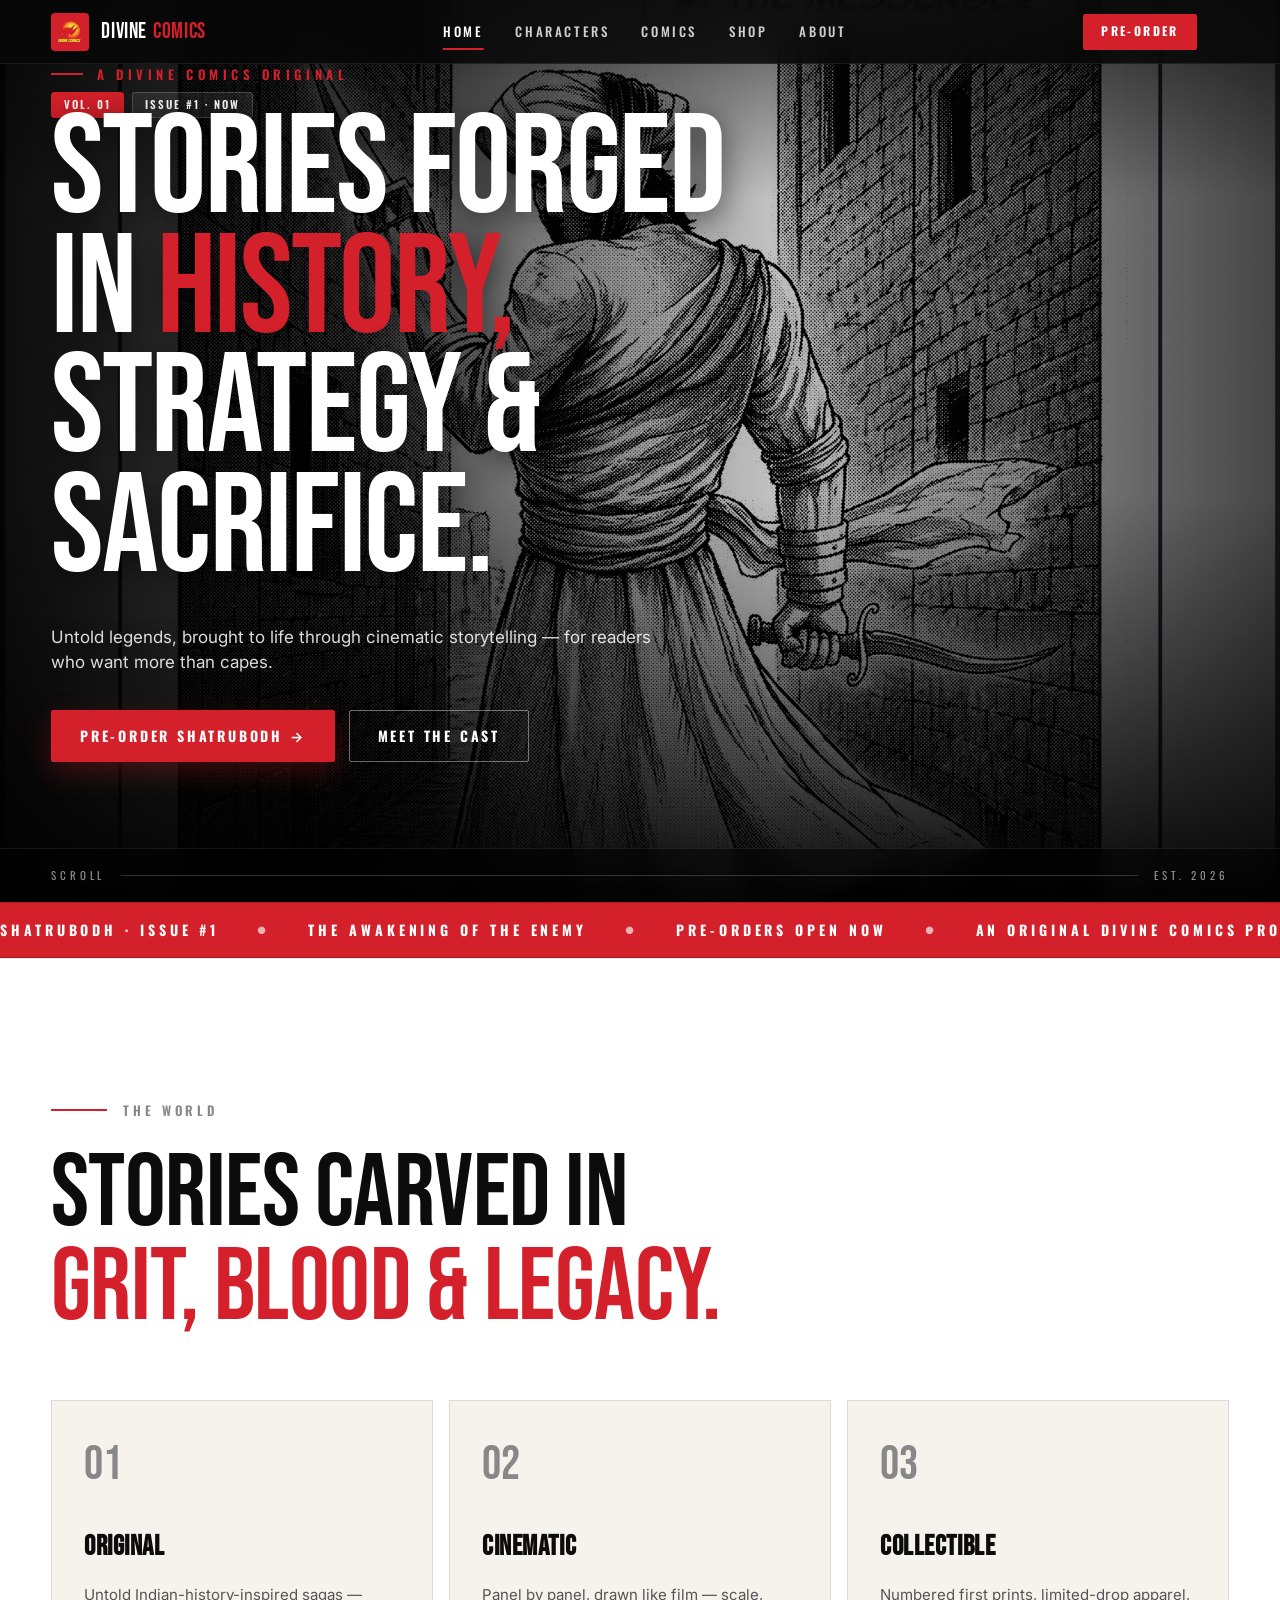
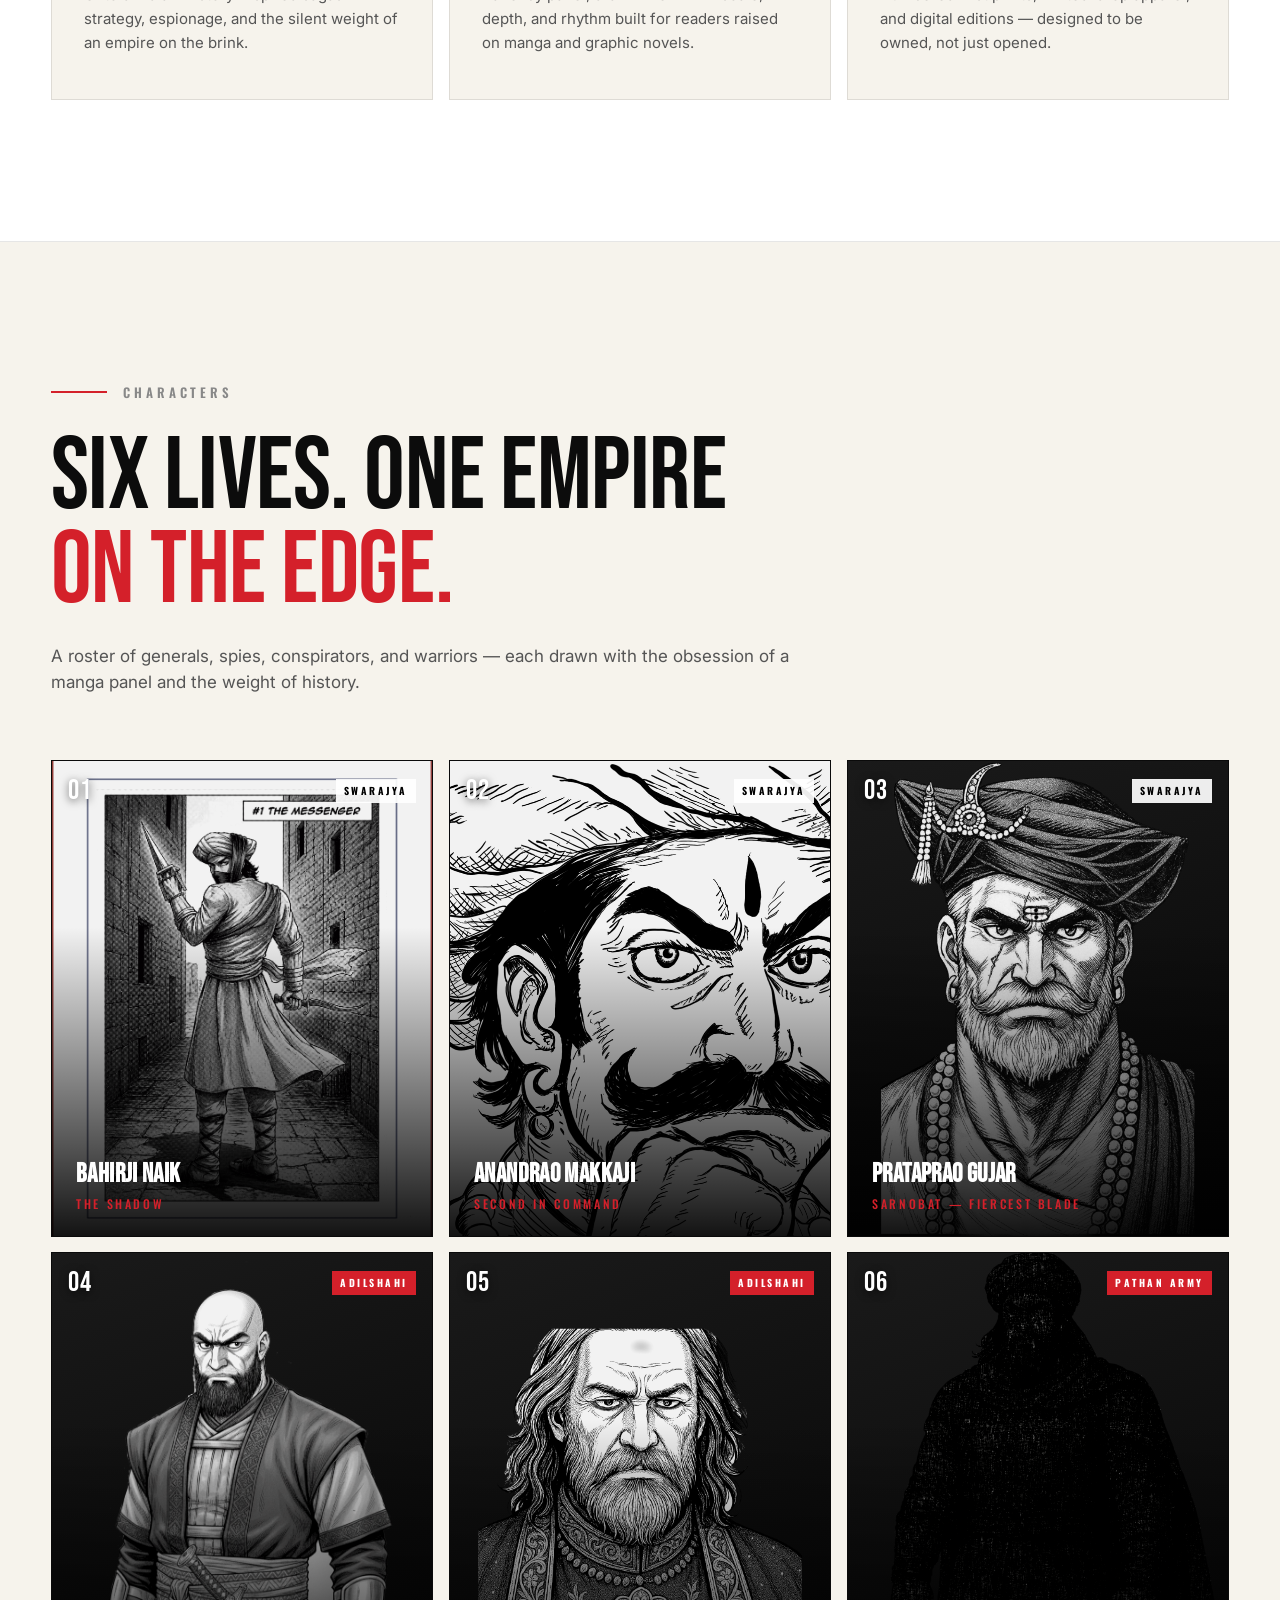
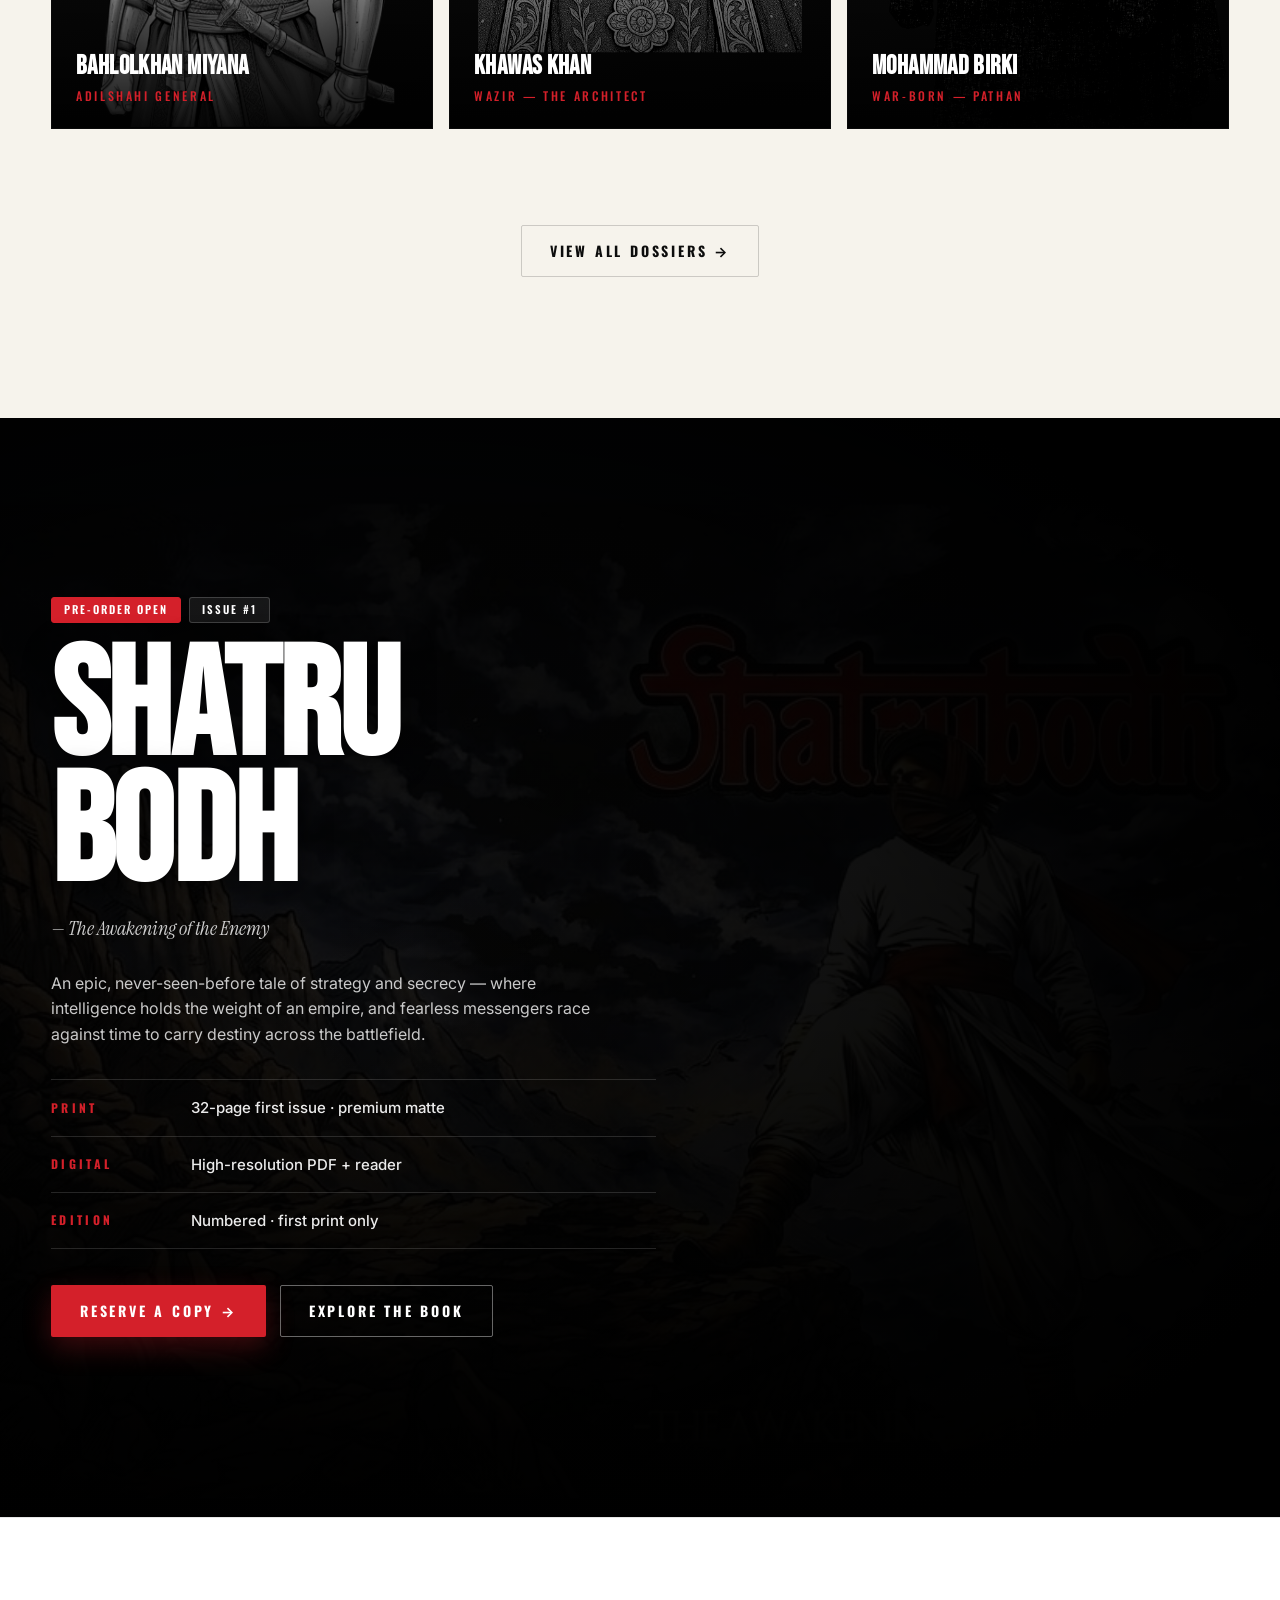
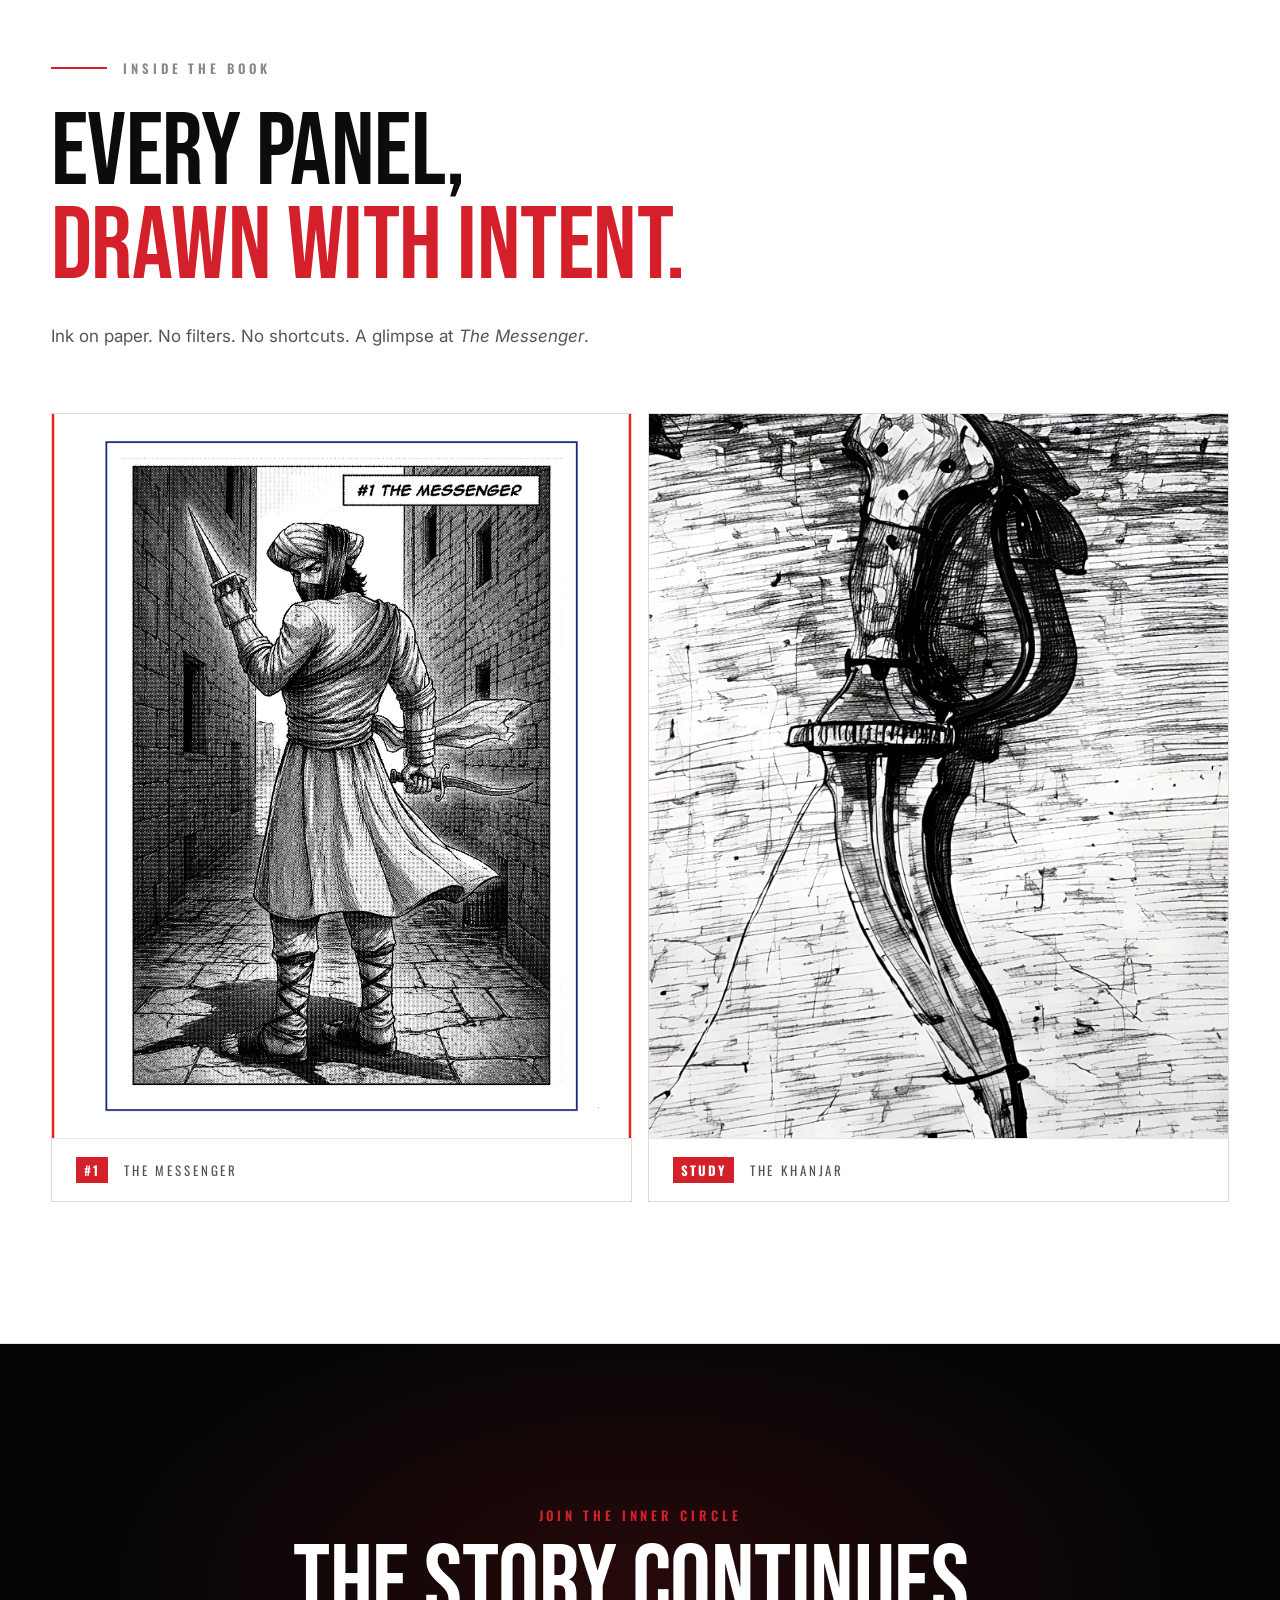
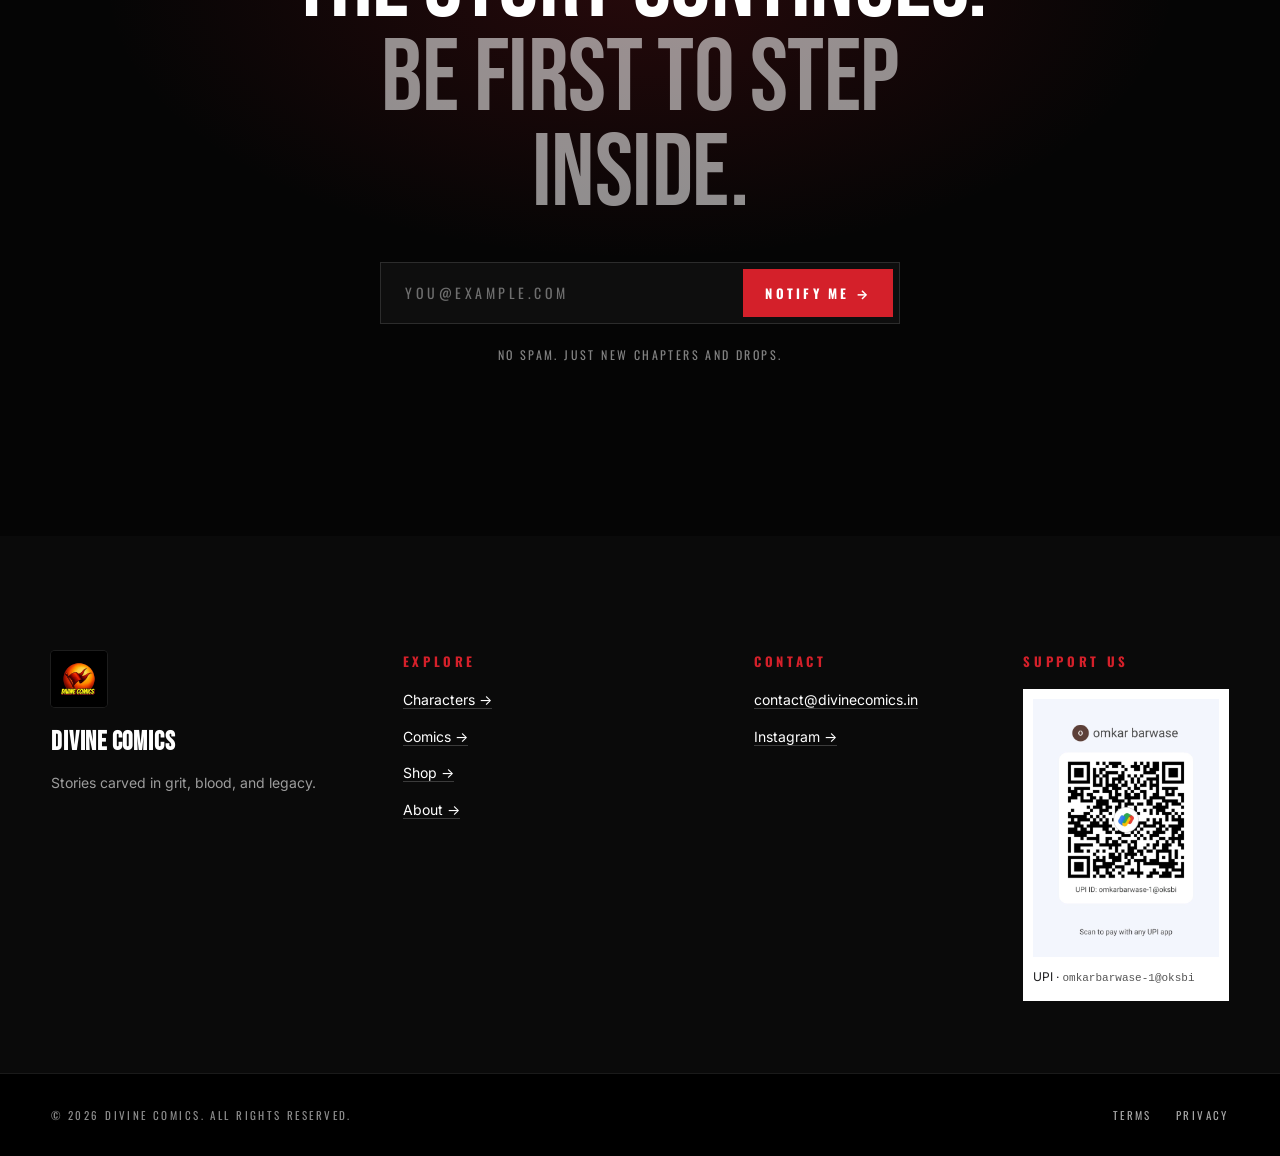
==== commit 968a250a: "Lighten palette to cream + split into 5-page site (home, characters, comics, shop, about)" ====
--- a/index.html
+++ b/index.html
@@ -3,34 +3,31 @@
 <head>
 <meta charset="utf-8" />
 <meta name="viewport" content="width=device-width,initial-scale=1,viewport-fit=cover" />
-<meta name="theme-color" content="#000000" />
+<meta name="theme-color" content="#f6f3ec" />
 <title>Divine Comics — Stories carved in grit, blood, and legacy.</title>
 <meta name="description" content="Original Indian-history-inspired comics. Cinematic storytelling, drawn line by line. Pre-order Shatrubodh — The Awakening of the Enemy." />
 <link rel="icon" type="image/png" href="images/logo.jpg" />
 <link rel="preconnect" href="https://fonts.googleapis.com" />
 <link rel="preconnect" href="https://fonts.gstatic.com" crossorigin />
-<link href="https://fonts.googleapis.com/css2?family=Bebas+Neue&family=Oswald:wght@400;500;600;700&family=Inter:wght@300;400;500;600;700&display=swap" rel="stylesheet" />
+<link href="https://fonts.googleapis.com/css2?family=Bebas+Neue&family=Instrument+Serif:ital@0;1&family=Oswald:wght@400;500;600;700&family=Inter:wght@300;400;500;600;700&display=swap" rel="stylesheet" />
 <link rel="stylesheet" href="styles.css" />
 </head>
-<body>
-
-<!-- ============== TOP NAV ============== -->
-<header class="nav" id="nav">
+<body data-page="home">
+
+<header class="nav is-dark" id="nav">
   <div class="nav__inner">
-    <a href="#top" class="nav__brand" aria-label="Divine Comics — home">
-      <span class="nav__logo">
-        <img src="images/logo.jpg" alt="" />
-      </span>
+    <a href="index.html" class="nav__brand" aria-label="Divine Comics — home">
+      <span class="nav__logo"><img src="images/logo.jpg" alt="" /></span>
       <span class="nav__wordmark">DIVINE<span>COMICS</span></span>
     </a>
     <nav class="nav__links" aria-label="Primary">
-      <a href="#world">STORY</a>
-      <a href="#characters">CHARACTERS</a>
-      <a href="#shatrubodh">COMICS</a>
-      <a href="#shop">SHOP</a>
-      <a href="#contact">CONTACT</a>
+      <a href="index.html" class="is-active">HOME</a>
+      <a href="characters.html">CHARACTERS</a>
+      <a href="comics.html">COMICS</a>
+      <a href="shop.html">SHOP</a>
+      <a href="about.html">ABOUT</a>
     </nav>
-    <a href="#shatrubodh" class="nav__cta">PRE-ORDER</a>
+    <a href="comics.html#shatrubodh" class="nav__cta">PRE-ORDER</a>
     <button class="nav__menu" aria-label="Open menu" aria-expanded="false" id="menuBtn">
       <span></span><span></span><span></span>
     </button>
@@ -39,19 +36,17 @@
 
 <main id="top">
 
-<!-- ============== HERO ============== -->
+<!-- HERO -->
 <section class="hero">
   <div class="hero__media" aria-hidden="true">
     <img src="images/bahirji-naik.png" alt="" loading="eager" fetchpriority="high" />
     <div class="hero__veil"></div>
     <div class="hero__grain"></div>
   </div>
-
   <div class="hero__chips">
     <span class="chip chip--red">VOL. 01</span>
-    <span class="chip">ISSUE #1 · NOW</span>
-  </div>
-
+    <span class="chip chip--ghost">ISSUE #1 · NOW</span>
+  </div>
   <div class="hero__content">
     <p class="hero__kicker reveal">A DIVINE COMICS ORIGINAL</p>
     <h1 class="hero__title">
@@ -64,11 +59,10 @@
       Untold legends, brought to life through cinematic storytelling — for readers who want more than capes.
     </p>
     <div class="hero__cta reveal" style="--d:.7s">
-      <a href="#shatrubodh" class="btn btn--red">PRE-ORDER SHATRUBODH →</a>
-      <a href="#world" class="btn btn--ghost">ENTER THE WORLD</a>
-    </div>
-  </div>
-
+      <a href="comics.html#shatrubodh" class="btn btn--red">PRE-ORDER SHATRUBODH →</a>
+      <a href="characters.html" class="btn btn--ghost-light">MEET THE CAST</a>
+    </div>
+  </div>
   <div class="hero__bottom-bar" aria-hidden="true">
     <span>SCROLL</span>
     <span class="hero__rule"></span>
@@ -76,7 +70,7 @@
   </div>
 </section>
 
-<!-- ============== MARQUEE ============== -->
+<!-- MARQUEE -->
 <aside class="marquee" aria-hidden="true">
   <div class="marquee__track">
     <span>SHATRUBODH · ISSUE #1</span><span class="marquee__dot">●</span>
@@ -90,8 +84,8 @@
   </div>
 </aside>
 
-<!-- ============== WORLD ============== -->
-<section class="world section" id="world">
+<!-- WORLD -->
+<section class="world section">
   <div class="container">
     <div class="section__head">
       <span class="section__rule"></span>
@@ -121,8 +115,8 @@
   </div>
 </section>
 
-<!-- ============== CHARACTERS — MARVEL GRID ============== -->
-<section class="characters section" id="characters">
+<!-- CHARACTER PREVIEW -->
+<section class="characters section">
   <div class="container">
     <div class="section__head">
       <span class="section__rule"></span>
@@ -132,104 +126,63 @@
     <p class="lead reveal">A roster of generals, spies, conspirators, and warriors — each drawn with the obsession of a manga panel and the weight of history.</p>
 
     <div class="chars__grid">
-
-      <a class="cchar reveal" href="#" data-side="swarajya">
+      <a class="cchar reveal" href="characters.html#bahirji">
         <div class="cchar__media">
           <img src="images/bahirji-naik.png" alt="Bahirji Naik" loading="lazy" />
           <span class="cchar__num">01</span>
           <span class="cchar__side">SWARAJYA</span>
         </div>
-        <div class="cchar__body">
-          <h3>BAHIRJI NAIK</h3>
-          <p>The Shadow</p>
-        </div>
-      </a>
-
-      <a class="cchar reveal" href="#" data-side="swarajya" style="--d:.06s">
+        <div class="cchar__body"><h3>BAHIRJI NAIK</h3><p>The Shadow</p></div>
+      </a>
+      <a class="cchar reveal" href="characters.html#anandrao" style="--d:.06s">
         <div class="cchar__media">
           <img src="images/anandrao.jpg" alt="Anandrao Makkaji" loading="lazy" />
           <span class="cchar__num">02</span>
           <span class="cchar__side">SWARAJYA</span>
         </div>
-        <div class="cchar__body">
-          <h3>ANANDRAO MAKKAJI</h3>
-          <p>Second in Command</p>
-        </div>
-      </a>
-
-      <a class="cchar reveal" href="#" data-side="swarajya" style="--d:.12s">
+        <div class="cchar__body"><h3>ANANDRAO MAKKAJI</h3><p>Second in Command</p></div>
+      </a>
+      <a class="cchar reveal" href="characters.html#prataprao" style="--d:.12s">
         <div class="cchar__media">
           <img src="images/prataprao.png" alt="Sarnobat Prataprao Gujar" loading="lazy" />
           <span class="cchar__num">03</span>
           <span class="cchar__side">SWARAJYA</span>
         </div>
-        <div class="cchar__body">
-          <h3>PRATAPRAO GUJAR</h3>
-          <p>Sarnobat — Fiercest Blade</p>
-        </div>
-      </a>
-
-      <a class="cchar reveal" href="#" data-side="enemy" style="--d:.18s">
+        <div class="cchar__body"><h3>PRATAPRAO GUJAR</h3><p>Sarnobat — Fiercest Blade</p></div>
+      </a>
+      <a class="cchar reveal" href="characters.html#bahlolkhan" style="--d:.18s">
         <div class="cchar__media">
           <img src="images/bahlolkhan.png" alt="Bahlolkhan Miyana" loading="lazy" />
           <span class="cchar__num">04</span>
           <span class="cchar__side cchar__side--enemy">ADILSHAHI</span>
         </div>
-        <div class="cchar__body">
-          <h3>BAHLOLKHAN MIYANA</h3>
-          <p>Adilshahi General</p>
-        </div>
-      </a>
-
-      <a class="cchar reveal" href="#" data-side="enemy" style="--d:.24s">
-        <div class="cchar__media">
-          <img src="images/khawas-khan.png" alt="Khawas Khan, Wazir of Adilshahi" loading="lazy" />
+        <div class="cchar__body"><h3>BAHLOLKHAN MIYANA</h3><p>Adilshahi General</p></div>
+      </a>
+      <a class="cchar reveal" href="characters.html#khawas" style="--d:.24s">
+        <div class="cchar__media">
+          <img src="images/khawas-khan.png" alt="Khawas Khan" loading="lazy" />
           <span class="cchar__num">05</span>
           <span class="cchar__side cchar__side--enemy">ADILSHAHI</span>
         </div>
-        <div class="cchar__body">
-          <h3>KHAWAS KHAN</h3>
-          <p>Wazir — The Architect</p>
-        </div>
-      </a>
-
-      <a class="cchar reveal" href="#" data-side="enemy" style="--d:.3s">
-        <div class="cchar__media">
-          <img src="images/mohammad-birki.png" alt="Mohammad Birki — the Pathan" loading="lazy" />
+        <div class="cchar__body"><h3>KHAWAS KHAN</h3><p>Wazir — The Architect</p></div>
+      </a>
+      <a class="cchar reveal" href="characters.html#birki" style="--d:.3s">
+        <div class="cchar__media">
+          <img src="images/mohammad-birki.png" alt="Mohammad Birki" loading="lazy" />
           <span class="cchar__num">06</span>
           <span class="cchar__side cchar__side--enemy">PATHAN ARMY</span>
         </div>
-        <div class="cchar__body">
-          <h3>MOHAMMAD BIRKI</h3>
-          <p>War-born — Pathan</p>
-        </div>
-      </a>
-
-    </div>
-
-    <!-- DOSSIER (one character expanded, "Marvel character page" feel) -->
-    <article class="dossier reveal" id="dossier-bahirji">
-      <div class="dossier__bg" aria-hidden="true">
-        <img src="images/bahirji-naik.png" alt="" loading="lazy" />
-      </div>
-      <div class="dossier__inner">
-        <p class="eyebrow eyebrow--red">FEATURED DOSSIER · 01</p>
-        <h3 class="dossier__name">BAHIRJI<br/>NAIK</h3>
-        <p class="dossier__desc">A shadow that moves faster than thought — silent, unseen. Trained in the legendary craft of intelligence, he is not just a warrior but a whisper in the dark. Every step calculated, every strike precise. He doesn't fight battles — he ends them before they begin.</p>
-        <dl class="dossier__stats">
-          <div><dt>ALLEGIANCE</dt><dd>Swarajya</dd></div>
-          <div><dt>DISCIPLINE</dt><dd>Stealth · Intelligence</dd></div>
-          <div><dt>WEAPON</dt><dd>Khanjar</dd></div>
-          <div><dt>FIRST APPEARANCE</dt><dd>Shatrubodh #1</dd></div>
-        </dl>
-        <a href="#shatrubodh" class="btn btn--red">READ HIS STORY →</a>
-      </div>
-    </article>
-
-  </div>
-</section>
-
-<!-- ============== FEATURED — SHATRUBODH ============== -->
+        <div class="cchar__body"><h3>MOHAMMAD BIRKI</h3><p>War-born — Pathan</p></div>
+      </a>
+    </div>
+
+    <div style="text-align: center; margin-top: 24px;">
+      <a href="characters.html" class="btn btn--ghost">VIEW ALL DOSSIERS →</a>
+    </div>
+  </div>
+</section>
+
+<!-- FEATURED COMIC -->
 <section class="featured" id="shatrubodh">
   <div class="featured__bg" aria-hidden="true">
     <img src="images/shatrubodh-wide.jpg" alt="" loading="lazy" />
@@ -238,12 +191,10 @@
     <div class="featured__copy reveal">
       <div class="featured__chips">
         <span class="chip chip--red">PRE-ORDER OPEN</span>
-        <span class="chip">ISSUE #1</span>
-      </div>
-      <h2 class="featured__title">
-        SHATRU<br/>BODH
-      </h2>
-      <p class="featured__sub"><em>— The Awakening of the Enemy</em></p>
+        <span class="chip chip--ghost">ISSUE #1</span>
+      </div>
+      <h2 class="featured__title">SHATRU<br/>BODH</h2>
+      <p class="featured__sub">— The Awakening of the Enemy</p>
       <p class="featured__text">
         An epic, never-seen-before tale of strategy and secrecy — where intelligence holds the weight of an empire, and fearless messengers race against time to carry destiny across the battlefield.
       </p>
@@ -254,7 +205,7 @@
       </ul>
       <div class="featured__cta">
         <a href="mailto:contact@divinecomics.in?subject=Shatrubodh%20pre-order" class="btn btn--red">RESERVE A COPY →</a>
-        <a href="#contact" class="btn btn--ghost">GET NOTIFIED</a>
+        <a href="comics.html" class="btn btn--ghost-light">EXPLORE THE BOOK</a>
       </div>
     </div>
     <div class="featured__cover reveal">
@@ -264,7 +215,7 @@
   </div>
 </section>
 
-<!-- ============== INTERIOR PEEK ============== -->
+<!-- INTERIOR PEEK -->
 <section class="peek section">
   <div class="container">
     <div class="section__head">
@@ -280,67 +231,13 @@
       <figcaption><span>#1</span> THE MESSENGER</figcaption>
     </figure>
     <figure class="peek__page reveal" style="--d:.1s">
-      <img src="images/khanjar.jpg" alt="The Khanjar — weapon study" loading="lazy" />
+      <img src="images/khanjar.jpg" alt="Khanjar — weapon study" loading="lazy" />
       <figcaption><span>STUDY</span> THE KHANJAR</figcaption>
     </figure>
   </div>
 </section>
 
-<!-- ============== SHOP ============== -->
-<section class="shop section" id="shop">
-  <div class="container">
-    <div class="section__head">
-      <span class="section__rule"></span>
-      <p class="eyebrow reveal">DIVINE SHOP</p>
-    </div>
-    <h2 class="display reveal">WEAR THE LEGACY.<br/><span class="ink">OWN THE STORY.</span></h2>
-  </div>
-
-  <div class="container shop__grid">
-
-    <a class="shop__card shop__card--feature reveal" href="mailto:contact@divinecomics.in?subject=Shatrubodh%20pre-order">
-      <div class="shop__media shop__media--light">
-        <img src="images/shatrubodh-cover.png" alt="Shatrubodh Issue 1 cover" loading="lazy" />
-        <span class="shop__badge">NEW</span>
-      </div>
-      <div class="shop__body">
-        <p class="shop__tag">COMIC · ISSUE #1</p>
-        <h3 class="shop__title">SHATRUBODH</h3>
-        <p class="shop__sub">Own a piece of the story. Pre-order open now.</p>
-        <span class="shop__cta">PRE-ORDER →</span>
-      </div>
-    </a>
-
-    <a class="shop__card reveal" href="mailto:contact@divinecomics.in?subject=Limited%20Edition%20Tee%20pre-order" style="--d:.08s">
-      <div class="shop__media shop__media--neutral">
-        <img src="images/tshirts.png" alt="Limited edition Divine Comics tees" loading="lazy" />
-        <span class="shop__badge shop__badge--dark">LIMITED</span>
-      </div>
-      <div class="shop__body">
-        <p class="shop__tag">APPAREL · LIMITED DROP</p>
-        <h3 class="shop__title">DIVINE TEE</h3>
-        <p class="shop__sub">Wear the legacy. Numbered, screen-printed.</p>
-        <span class="shop__cta">PRE-ORDER →</span>
-      </div>
-    </a>
-
-    <a class="shop__card shop__card--dark reveal" href="#contact" style="--d:.16s">
-      <div class="shop__media shop__media--dark">
-        <img src="images/swords.png" alt="Coming soon" loading="lazy" />
-        <span class="shop__badge shop__badge--red">SOON</span>
-      </div>
-      <div class="shop__body">
-        <p class="shop__tag">COMING SOON</p>
-        <h3 class="shop__title">MORE FROM THE UNIVERSE</h3>
-        <p class="shop__sub">New worlds, grit, and legend — unfolding.</p>
-        <span class="shop__cta">GET NOTIFIED →</span>
-      </div>
-    </a>
-
-  </div>
-</section>
-
-<!-- ============== CLOSING CTA ============== -->
+<!-- CLOSING -->
 <section class="closing">
   <div class="container reveal">
     <p class="eyebrow eyebrow--red">JOIN THE INNER CIRCLE</p>
@@ -354,29 +251,27 @@
   </div>
 </section>
 
-<!-- ============== FOOTER ============== -->
-<footer class="footer" id="contact">
+</main>
+
+<footer class="footer">
   <div class="container footer__grid">
-
     <div class="footer__brand">
-      <div class="footer__logo">
-        <img src="images/logo.jpg" alt="Divine Comics" />
-      </div>
+      <div class="footer__logo"><img src="images/logo.jpg" alt="Divine Comics" /></div>
       <h3>DIVINE COMICS</h3>
       <p>Stories carved in grit, blood, and legacy.</p>
     </div>
-
     <div class="footer__col">
-      <h4>ABOUT</h4>
-      <p>Divine Comics brings you original Indian-history-inspired stories. We create digital and print comics that entertain, inspire, and connect with comic lovers across the world.</p>
-    </div>
-
+      <h4>EXPLORE</h4>
+      <p><a href="characters.html">Characters →</a></p>
+      <p><a href="comics.html">Comics →</a></p>
+      <p><a href="shop.html">Shop →</a></p>
+      <p><a href="about.html">About →</a></p>
+    </div>
     <div class="footer__col">
       <h4>CONTACT</h4>
       <p><a href="mailto:contact@divinecomics.in">contact@divinecomics.in</a></p>
-      <p><a href="https://instagram.com" target="_blank" rel="noopener" aria-label="Instagram">Instagram →</a></p>
-    </div>
-
+      <p><a href="https://instagram.com" target="_blank" rel="noopener">Instagram →</a></p>
+    </div>
     <div class="footer__col footer__support">
       <h4>SUPPORT US</h4>
       <div class="footer__qr">
@@ -384,20 +279,14 @@
         <p>UPI · <code>omkarbarwase-1@oksbi</code></p>
       </div>
     </div>
-
   </div>
   <div class="footer__bar">
     <div class="container footer__bar-inner">
       <p>© 2026 DIVINE COMICS. ALL RIGHTS RESERVED.</p>
-      <nav aria-label="Legal">
-        <a href="#">TERMS &amp; SUPPORT</a>
-        <a href="#">PRIVACY</a>
-      </nav>
+      <nav aria-label="Legal"><a href="#">TERMS</a><a href="#">PRIVACY</a></nav>
     </div>
   </div>
 </footer>
-
-</main>
 
 <script src="app.js" defer></script>
 </body>
--- a/styles.css
+++ b/styles.css
@@ -1,8 +1,8 @@
 /* ============================================================
-   Divine Comics — Cinematic, Marvel.com-inspired
-   ============================================================ */
-
-/* ---------- Reset ---------- */
+   Divine Comics — Editorial-cinematic, multi-page
+   Light cream base · cinematic dark moments · red accent
+   ============================================================ */
+
 *,*::before,*::after { box-sizing: border-box; }
 html { -webkit-text-size-adjust: 100%; scroll-behavior: smooth; }
 body {
@@ -21,38 +21,40 @@
 a { color: inherit; text-decoration: none; }
 button { font: inherit; }
 
-/* ---------- Tokens ---------- */
+/* ---------- TOKENS ---------- */
 :root {
-  --bg: #050505;
-  --bg-2: #0c0c0c;
-  --bg-3: #131313;
-  --panel: #161616;
-  --panel-2: #1c1c1c;
-  --line: rgba(255,255,255,0.10);
-  --line-2: rgba(255,255,255,0.18);
-  --fg: #f4f4f4;
-  --fg-soft: #b9b9bb;
-  --fg-faint: #7a7a7c;
-  --red: #ec1d24;
-  --red-h: #ff2c34;
-  --red-glow: rgba(236, 29, 36, 0.45);
-  --display: "Bebas Neue", "Oswald", "Inter", sans-serif;
+  --bg:        #f6f3ec;            /* warm cream paper */
+  --bg-soft:   #ece8de;
+  --bg-2:      #ffffff;
+  --bg-3:      #ebe6da;
+  --panel:     #ffffff;
+  --line:      rgba(15,15,15,0.10);
+  --line-2:    rgba(15,15,15,0.18);
+  --fg:        #141414;
+  --fg-soft:   #555;
+  --fg-faint:  #888;
+  --ink:       #0c0c0c;
+  --red:       #d4202a;            /* slightly deeper for light bg */
+  --red-h:     #ea2530;
+  --red-tint:  rgba(212, 32, 42, 0.08);
+
+  --display:   "Bebas Neue", "Oswald", "Inter", sans-serif;
   --condensed: "Oswald", "Inter", sans-serif;
   --container: 1360px;
-  --pad-x: clamp(20px, 4vw, 56px);
-  --nav-h: 64px;
-  --ease: cubic-bezier(.2,.7,.2,1);
-}
-
-/* ---------- Utilities ---------- */
+  --pad-x:     clamp(20px, 4vw, 56px);
+  --nav-h:     64px;
+  --ease:      cubic-bezier(.2,.7,.2,1);
+}
+
+/* ---------- UTILITIES ---------- */
 .container { max-width: var(--container); margin: 0 auto; padding-inline: var(--pad-x); }
-.sr-only { position: absolute; width:1px; height:1px; padding:0; margin:-1px; overflow:hidden; clip:rect(0,0,0,0); white-space:nowrap; border:0; }
+.sr-only { position:absolute; width:1px; height:1px; padding:0; margin:-1px; overflow:hidden; clip:rect(0,0,0,0); white-space:nowrap; border:0; }
 .section { padding-block: clamp(80px, 11vw, 160px); position: relative; }
 
 .eyebrow {
   font-family: var(--condensed);
-  font-size: 13px; letter-spacing: .3em;
-  font-weight: 600; text-transform: uppercase;
+  font-size: 13px; letter-spacing: .3em; font-weight: 600;
+  text-transform: uppercase;
   color: var(--fg-faint);
   margin: 0;
 }
@@ -63,7 +65,8 @@
   margin: 0 0 28px;
 }
 .section__rule {
-  width: 56px; height: 2px; background: var(--red); display: inline-block;
+  width: 56px; height: 2px; background: var(--red);
+  display: inline-block;
 }
 
 .display {
@@ -72,71 +75,88 @@
   line-height: 0.92;
   letter-spacing: -0.005em;
   font-weight: 400;
-  color: var(--fg);
+  color: var(--ink);
   text-transform: uppercase;
   margin: 0 0 28px;
 }
 .display .ink { color: var(--red); }
 .display--white { color: #fff; }
-.display .muted { color: var(--fg-faint); }
+.display .muted { color: rgba(255,255,255,.55); }
+.section--dark .display .muted { color: rgba(255,255,255,.5); }
 
 .lead {
   font-size: clamp(17px, 1.3vw, 20px);
   line-height: 1.55;
   color: var(--fg-soft);
-  max-width: 700px;
+  max-width: 760px;
   margin: 0;
 }
-
-/* ---------- Chips ---------- */
+.serif { font-family: "Instrument Serif", "Georgia", serif; font-style: italic; font-weight: 400; }
+
+/* ---------- CHIPS ---------- */
 .chip {
-  display: inline-flex; align-items: center; height: 24px;
-  padding: 0 10px; border-radius: 4px;
-  background: rgba(255,255,255,0.08);
+  display: inline-flex; align-items: center; height: 26px;
+  padding: 0 12px; border-radius: 3px;
+  background: rgba(15,15,15,0.06);
   border: 1px solid var(--line);
-  color: #fff;
-  font-family: var(--condensed);
-  font-size: 11px; font-weight: 600; letter-spacing: .15em;
+  color: var(--ink);
+  font-family: var(--condensed);
+  font-size: 11px; font-weight: 600; letter-spacing: .18em;
+  text-transform: uppercase;
 }
 .chip--red { background: var(--red); border-color: var(--red); color: #fff; }
-
-/* ---------- Buttons ---------- */
+.chip--ghost { background: rgba(255,255,255,0.08); border-color: rgba(255,255,255,.18); color: #fff; }
+
+/* ---------- BUTTONS ---------- */
 .btn {
   display: inline-flex; align-items: center; justify-content: center;
   height: 52px; padding: 0 28px;
   font-family: var(--condensed);
-  font-size: 14px; font-weight: 700; letter-spacing: .18em;
+  font-size: 14px; font-weight: 700; letter-spacing: .2em;
   text-transform: uppercase;
   border: 1px solid transparent; border-radius: 2px;
   transition: background .2s var(--ease), color .2s var(--ease), border-color .2s var(--ease), transform .2s var(--ease);
-  cursor: pointer;
-  position: relative;
-  overflow: hidden;
-  white-space: nowrap;
-}
-.btn--red {
-  background: var(--red); color: #fff;
-  box-shadow: 0 8px 30px rgba(236,29,36,.35);
-}
+  cursor: pointer; white-space: nowrap; overflow: hidden; position: relative;
+}
+.btn--red { background: var(--red); color: #fff; box-shadow: 0 10px 28px rgba(212,32,42,.28); }
 .btn--red:hover { background: var(--red-h); transform: translateY(-1px); }
+.btn--dark { background: var(--ink); color: #fff; }
+.btn--dark:hover { background: #000; transform: translateY(-1px); }
 .btn--ghost {
-  background: transparent; color: #fff;
+  background: transparent;
+  color: var(--ink);
+  border-color: var(--line-2);
+}
+.btn--ghost:hover { background: var(--ink); color: #fff; border-color: var(--ink); }
+.btn--ghost-light {
+  background: transparent;
+  color: #fff;
   border-color: rgba(255,255,255,.4);
 }
-.btn--ghost:hover { background: #fff; color: #000; border-color: #fff; }
-
-/* ---------- NAV ---------- */
+.btn--ghost-light:hover { background: #fff; color: #000; border-color: #fff; }
+
+/* ============================================================
+   NAV
+   ============================================================ */
 .nav {
   position: fixed; top: 0; left: 0; right: 0; z-index: 100;
   height: var(--nav-h);
-  background: rgba(5,5,5,0.86);
-  backdrop-filter: blur(14px) saturate(160%);
-  -webkit-backdrop-filter: blur(14px) saturate(160%);
+  background: rgba(246,243,236,0.86);
+  backdrop-filter: blur(16px) saturate(160%);
+  -webkit-backdrop-filter: blur(16px) saturate(160%);
   border-bottom: 1px solid var(--line);
   transform: translateY(0);
-  transition: transform .35s var(--ease), background .25s var(--ease);
+  transition: transform .35s var(--ease), background .25s var(--ease), border-color .25s var(--ease);
 }
 .nav.is-hidden { transform: translateY(-100%); }
+.nav.is-dark {
+  background: rgba(8,8,8,0.86);
+  border-bottom-color: rgba(255,255,255,0.08);
+}
+.nav.is-dark .nav__wordmark { color: #fff; }
+.nav.is-dark .nav__links a { color: #fff; }
+.nav.is-dark .nav__menu span { background: #fff; }
+
 .nav__inner {
   height: 100%;
   max-width: var(--container);
@@ -147,42 +167,29 @@
   align-items: center;
   gap: 32px;
 }
-.nav__brand {
-  display: inline-flex; align-items: center; gap: 12px;
-}
+.nav__brand { display: inline-flex; align-items: center; gap: 12px; }
 .nav__logo {
   width: 38px; height: 38px;
   display: inline-flex; align-items: center; justify-content: center;
-  background: var(--red); border-radius: 4px;
-  overflow: hidden;
-  position: relative;
-}
-.nav__logo::after {
-  content: ""; position: absolute; inset: 0;
-  background: linear-gradient(135deg, rgba(0,0,0,0) 50%, rgba(0,0,0,.3) 100%);
+  background: var(--red); border-radius: 4px; overflow: hidden;
+  position: relative;
 }
 .nav__logo img { width: 100%; height: 100%; object-fit: cover; mix-blend-mode: lighten; }
 .nav__wordmark {
   font-family: var(--display);
   font-size: 22px; font-weight: 400; letter-spacing: .03em;
-  color: #fff;
-  line-height: 1;
-}
-.nav__wordmark span {
-  color: var(--red);
-  margin-left: 6px;
-}
-.nav__links {
-  display: flex; justify-content: center; gap: 32px;
-}
+  color: var(--ink); line-height: 1;
+}
+.nav__wordmark span { color: var(--red); margin-left: 6px; }
+.nav__links { display: flex; justify-content: center; gap: 32px; }
 .nav__links a {
   font-family: var(--condensed);
   font-size: 13px; font-weight: 500; letter-spacing: .2em;
-  color: #fff; opacity: .8;
-  text-transform: uppercase;
-  position: relative;
+  color: var(--ink); opacity: .8;
+  text-transform: uppercase;
+  position: relative;
+  padding: 8px 0;
   transition: color .2s var(--ease), opacity .2s var(--ease);
-  padding: 8px 0;
 }
 .nav__links a::after {
   content: ""; position: absolute; left: 50%; bottom: 0;
@@ -190,8 +197,9 @@
   transform: translateX(-50%);
   transition: width .25s var(--ease);
 }
-.nav__links a:hover { opacity: 1; color: var(--red); }
-.nav__links a:hover::after { width: 100%; }
+.nav__links a:hover, .nav__links a.is-active { opacity: 1; color: var(--red); }
+.nav__links a:hover::after, .nav__links a.is-active::after { width: 100%; }
+
 .nav__cta {
   display: inline-flex; align-items: center;
   height: 36px; padding: 0 18px; border-radius: 2px;
@@ -209,7 +217,7 @@
 }
 .nav__menu span {
   position: absolute; left: 8px; right: 8px; height: 2px;
-  background: #fff;
+  background: var(--ink);
   transition: transform .25s var(--ease), opacity .25s var(--ease);
 }
 .nav__menu span:nth-child(1) { top: 12px; }
@@ -225,7 +233,7 @@
   .nav__cta { display: none; }
   .nav__links {
     position: absolute; left: 0; right: 0; top: var(--nav-h);
-    background: rgba(5,5,5,.98);
+    background: rgba(246,243,236,0.98);
     flex-direction: column; align-items: flex-start;
     padding: 28px var(--pad-x);
     gap: 22px;
@@ -233,17 +241,19 @@
     transform: translateY(-12px); opacity: 0; pointer-events: none;
     transition: transform .25s var(--ease), opacity .25s var(--ease);
   }
+  .nav.is-dark .nav__links { background: rgba(8,8,8,.98); }
   .nav__links a { font-size: 18px; }
   .nav.is-open .nav__links { transform: none; opacity: 1; pointer-events: auto; }
 }
 
-/* ---------- HERO ---------- */
+/* ============================================================
+   HERO (home + page heroes)
+   ============================================================ */
 .hero {
   position: relative;
   min-height: 100vh;
   display: flex; flex-direction: column; justify-content: flex-end;
-  overflow: hidden;
-  isolation: isolate;
+  overflow: hidden; isolation: isolate;
   background: #000;
   padding-top: var(--nav-h);
 }
@@ -251,7 +261,7 @@
 .hero__media img {
   width: 100%; height: 100%; object-fit: cover;
   object-position: 55% 30%;
-  filter: grayscale(.85) contrast(1.05) brightness(.85) saturate(.5);
+  filter: grayscale(.85) contrast(1.05) brightness(.88) saturate(.5);
   transform: scale(1.08);
   transition: transform 1.6s var(--ease);
 }
@@ -265,15 +275,13 @@
 .hero__grain {
   position: absolute; inset: 0; pointer-events: none;
   background-image: url("data:image/svg+xml;utf8,<svg xmlns='http://www.w3.org/2000/svg' width='180' height='180'><filter id='n'><feTurbulence type='fractalNoise' baseFrequency='.9' numOctaves='2' stitchTiles='stitch'/><feColorMatrix values='0 0 0 0 1 0 0 0 0 1 0 0 0 0 1 0 0 0 .35 0'/></filter><rect width='100%25' height='100%25' filter='url(%23n)'/></svg>");
-  opacity: .14; mix-blend-mode: overlay;
-}
-
+  opacity: .12; mix-blend-mode: overlay;
+}
 .hero__chips {
   position: absolute; top: calc(var(--nav-h) + 28px); left: var(--pad-x);
   z-index: 2;
   display: flex; gap: 8px; flex-wrap: wrap;
 }
-
 .hero__content {
   position: relative; z-index: 2;
   max-width: var(--container); width: 100%;
@@ -303,11 +311,7 @@
   text-shadow: 0 6px 30px rgba(0,0,0,.65);
 }
 .hero__title span { display: block; }
-.hero__title em {
-  font-style: normal;
-  color: var(--red);
-  position: relative;
-}
+.hero__title em { font-style: normal; color: var(--red); }
 .hero__sub {
   font-size: clamp(17px, 1.3vw, 21px);
   line-height: 1.45;
@@ -317,24 +321,75 @@
   text-shadow: 0 2px 16px rgba(0,0,0,.6);
 }
 .hero__cta { display: flex; gap: 14px; flex-wrap: wrap; }
-
 .hero__bottom-bar {
   position: absolute; bottom: 0; left: 0; right: 0; z-index: 3;
   display: flex; align-items: center; gap: 16px;
   padding: 18px var(--pad-x);
   font-family: var(--condensed);
-  font-size: 11px; letter-spacing: .35em; color: rgba(255,255,255,.5);
-  border-top: 1px solid var(--line);
-  background: rgba(0,0,0,.5);
+  font-size: 11px; letter-spacing: .35em; color: rgba(255,255,255,.55);
+  border-top: 1px solid rgba(255,255,255,.08);
+  background: rgba(0,0,0,.45);
   backdrop-filter: blur(8px);
 }
 .hero__rule { flex: 1; height: 1px; background: rgba(255,255,255,.18); }
 
-/* ---------- MARQUEE ---------- */
-.marquee {
-  background: var(--red);
+/* Page hero (smaller, used on subpages) */
+.page-hero {
+  position: relative;
+  padding-top: calc(var(--nav-h) + 80px);
+  padding-bottom: clamp(80px, 10vw, 140px);
+  background: #0a0a0a;
   color: #fff;
   overflow: hidden;
+  isolation: isolate;
+  border-bottom: 1px solid var(--line);
+}
+.page-hero__bg { position: absolute; inset: 0; z-index: 0; }
+.page-hero__bg img {
+  width: 100%; height: 100%; object-fit: cover;
+  opacity: .42;
+  filter: grayscale(.5) contrast(1.05) brightness(.9);
+}
+.page-hero__bg::after {
+  content: ""; position: absolute; inset: 0;
+  background:
+    linear-gradient(180deg, rgba(0,0,0,.55) 0%, rgba(0,0,0,.25) 40%, rgba(0,0,0,.9) 100%),
+    radial-gradient(80% 60% at 20% 50%, rgba(0,0,0,0) 0%, rgba(0,0,0,.55) 100%);
+}
+.page-hero__inner { position: relative; z-index: 1; }
+.page-hero__crumb {
+  font-family: var(--condensed);
+  font-size: 12px; letter-spacing: .3em; text-transform: uppercase;
+  color: var(--red); font-weight: 600;
+  margin: 0 0 18px;
+  display: flex; gap: 10px; align-items: center;
+}
+.page-hero__crumb a { color: rgba(255,255,255,.6); }
+.page-hero__crumb a:hover { color: #fff; }
+.page-hero__crumb span:not(:last-child) { color: rgba(255,255,255,.4); }
+.page-hero h1 {
+  font-family: var(--display);
+  font-size: clamp(60px, 9vw, 140px);
+  line-height: 0.88;
+  letter-spacing: -0.01em;
+  font-weight: 400;
+  text-transform: uppercase;
+  margin: 0 0 24px;
+  color: #fff;
+}
+.page-hero h1 em { font-style: normal; color: var(--red); }
+.page-hero__sub {
+  font-size: clamp(17px, 1.3vw, 22px);
+  color: rgba(255,255,255,.78);
+  max-width: 720px;
+  margin: 0;
+}
+
+/* ============================================================
+   MARQUEE
+   ============================================================ */
+.marquee {
+  background: var(--red); color: #fff; overflow: hidden;
   border-top: 1px solid rgba(0,0,0,.2);
   border-bottom: 1px solid rgba(0,0,0,.2);
 }
@@ -343,27 +398,24 @@
   padding: 16px 0;
   font-family: var(--condensed);
   font-weight: 700; letter-spacing: .28em; font-size: 14px;
-  text-transform: uppercase;
-  white-space: nowrap;
+  text-transform: uppercase; white-space: nowrap;
   animation: marquee 28s linear infinite;
 }
 .marquee__dot { font-size: 10px; opacity: .65; }
-@keyframes marquee {
-  from { transform: translateX(0); }
-  to { transform: translateX(-50%); }
-}
-
-/* ---------- WORLD ---------- */
-.world { background: var(--bg-2); }
+@keyframes marquee { from { transform: translateX(0); } to { transform: translateX(-50%); } }
+
+/* ============================================================
+   WORLD CARDS (home + about)
+   ============================================================ */
+.world { background: var(--bg-2); border-top: 1px solid var(--line); border-bottom: 1px solid var(--line); }
 .world__grid {
   display: grid; grid-template-columns: repeat(3, 1fr);
-  gap: 16px;
-  margin-top: 64px;
+  gap: 16px; margin-top: 64px;
 }
 .world__card {
   position: relative;
   padding: 40px 32px 44px;
-  background: var(--panel);
+  background: var(--bg);
   border: 1px solid var(--line);
   transition: transform .35s var(--ease), border-color .35s var(--ease), background .35s var(--ease);
 }
@@ -372,7 +424,7 @@
   background: var(--red);
   transition: height .35s var(--ease);
 }
-.world__card:hover { background: var(--panel-2); border-color: var(--line-2); }
+.world__card:hover { background: #fff; border-color: var(--ink); }
 .world__card:hover::before { height: 100%; }
 .world__num {
   font-family: var(--display);
@@ -381,47 +433,46 @@
 .world__card h3 {
   font-family: var(--display);
   font-size: clamp(24px, 2.2vw, 32px);
-  letter-spacing: .02em;
-  margin: 0 0 14px;
-  color: #fff;
+  letter-spacing: .02em; margin: 0 0 14px; color: var(--ink);
 }
 .world__card p { margin: 0; color: var(--fg-soft); font-size: 15px; line-height: 1.6; }
 @media (max-width: 900px) { .world__grid { grid-template-columns: 1fr; } }
 
-/* ---------- CHARACTERS ---------- */
+/* ============================================================
+   CHARACTER GRID
+   ============================================================ */
 .characters { background: var(--bg); }
 .characters .display { margin-bottom: 24px; }
 .chars__grid {
-  display: grid;
-  grid-template-columns: repeat(3, 1fr);
-  gap: 16px;
-  margin: 64px 0 96px;
+  display: grid; grid-template-columns: repeat(3, 1fr);
+  gap: 16px; margin: 64px 0 96px;
 }
 .cchar {
-  position: relative;
-  display: block;
-  background: var(--panel);
+  position: relative; display: block;
+  background: #0a0a0a;
   border: 1px solid var(--line);
   overflow: hidden;
-  transition: transform .35s var(--ease), border-color .35s var(--ease);
-}
-.cchar:hover { transform: translateY(-4px); border-color: var(--red); }
+  transition: transform .35s var(--ease), border-color .35s var(--ease), box-shadow .35s var(--ease);
+}
+.cchar:hover {
+  transform: translateY(-4px);
+  border-color: var(--red);
+  box-shadow: 0 30px 60px rgba(0,0,0,.18);
+}
 .cchar__media {
-  position: relative;
-  aspect-ratio: 4/5;
-  overflow: hidden;
+  position: relative; aspect-ratio: 4/5; overflow: hidden;
   background: linear-gradient(160deg, #1a1a1a, #050505);
 }
 .cchar__media::after {
   content: ""; position: absolute; inset: 0;
-  background: linear-gradient(180deg, rgba(0,0,0,0) 40%, rgba(0,0,0,.85) 100%);
+  background: linear-gradient(180deg, rgba(0,0,0,0) 35%, rgba(0,0,0,.92) 100%);
 }
 .cchar__media img {
   width: 100%; height: 100%; object-fit: cover;
-  filter: grayscale(.6) contrast(1.05) brightness(.95);
+  filter: grayscale(.55) contrast(1.05) brightness(.95);
   transition: transform .8s var(--ease), filter .35s var(--ease);
 }
-.cchar:hover .cchar__media img { transform: scale(1.05); filter: grayscale(0) contrast(1.08) brightness(1.02); }
+.cchar:hover .cchar__media img { transform: scale(1.05); filter: grayscale(0) contrast(1.1) brightness(1.02); }
 .cchar__num {
   position: absolute; top: 16px; left: 16px; z-index: 2;
   font-family: var(--display); font-size: 28px; color: #fff;
@@ -436,17 +487,12 @@
   text-transform: uppercase;
 }
 .cchar__side--enemy { background: var(--red); color: #fff; }
-.cchar__body {
-  position: absolute; left: 0; right: 0; bottom: 0; z-index: 2;
-  padding: 22px 24px;
-}
+.cchar__body { position: absolute; left: 0; right: 0; bottom: 0; z-index: 2; padding: 22px 24px; }
 .cchar__body h3 {
   font-family: var(--display);
   font-size: clamp(22px, 2vw, 32px);
   letter-spacing: .015em;
-  line-height: 1;
-  margin: 0 0 8px;
-  color: #fff;
+  line-height: 1; margin: 0 0 8px; color: #fff;
 }
 .cchar__body p {
   margin: 0;
@@ -457,45 +503,51 @@
 @media (max-width: 900px) { .chars__grid { grid-template-columns: repeat(2, 1fr); } }
 @media (max-width: 560px) { .chars__grid { grid-template-columns: 1fr; } }
 
-/* DOSSIER (feature character card) ----------------------- */
+/* ============================================================
+   DOSSIER  (used on home + characters page)
+   ============================================================ */
 .dossier {
   position: relative;
   border: 1px solid var(--line);
+  background: #fff;
+  overflow: hidden;
+  isolation: isolate;
+  display: grid;
+  grid-template-columns: 1fr 1fr;
+  min-height: 520px;
+}
+.dossier__media {
+  position: relative;
   background: #0a0a0a;
   overflow: hidden;
-  isolation: isolate;
-  padding: clamp(40px, 6vw, 80px) clamp(28px, 4vw, 64px);
-}
-.dossier__bg {
-  position: absolute; inset: 0; z-index: 0;
-}
-.dossier__bg img {
-  width: 100%; height: 100%; object-fit: cover; object-position: 70% center;
-  opacity: .35;
-  filter: grayscale(.5) contrast(1.05);
-}
-.dossier__bg::after {
-  content: ""; position: absolute; inset: 0;
-  background:
-    linear-gradient(90deg, rgba(5,5,5,.98) 0%, rgba(5,5,5,.75) 50%, rgba(5,5,5,0) 100%),
-    linear-gradient(180deg, rgba(5,5,5,.3) 0%, rgba(5,5,5,0) 50%, rgba(5,5,5,.6) 100%);
+}
+.dossier__media img {
+  width: 100%; height: 100%; object-fit: cover;
+  object-position: center;
+  filter: grayscale(.4) contrast(1.05);
+}
+.dossier__media::after {
+  content: "";
+  position: absolute; inset: 0;
+  background: linear-gradient(180deg, rgba(0,0,0,0) 60%, rgba(0,0,0,.5) 100%);
 }
 .dossier__inner {
-  position: relative; z-index: 1;
-  max-width: 640px;
-  color: #fff;
+  padding: clamp(36px, 5vw, 64px);
+  color: var(--ink);
+  display: flex; flex-direction: column; justify-content: center;
 }
 .dossier__name {
   font-family: var(--display);
-  font-size: clamp(56px, 8vw, 120px);
-  line-height: 0.85; letter-spacing: -0.01em;
+  font-size: clamp(48px, 7vw, 104px);
+  line-height: 0.85; letter-spacing: -0.005em;
   margin: 18px 0 22px;
   text-transform: uppercase;
+  color: var(--ink);
 }
 .dossier__desc {
   font-size: clamp(15px, 1.1vw, 18px);
   line-height: 1.55;
-  color: rgba(255,255,255,.82);
+  color: var(--fg-soft);
   margin: 0 0 28px;
 }
 .dossier__stats {
@@ -509,20 +561,125 @@
 .dossier__stats div { display: block; }
 .dossier__stats dt {
   font-family: var(--condensed);
-  font-size: 11px; letter-spacing: .25em; color: var(--fg-faint);
+  font-size: 11px; letter-spacing: .25em;
+  color: var(--fg-faint);
   text-transform: uppercase;
   margin-bottom: 4px;
 }
 .dossier__stats dd {
   margin: 0;
   font-family: var(--condensed);
-  font-size: 17px; font-weight: 500; color: #fff;
-}
-
-/* ---------- FEATURED ---------- */
+  font-size: 17px; font-weight: 500; color: var(--ink);
+}
+@media (max-width: 900px) {
+  .dossier { grid-template-columns: 1fr; }
+  .dossier__media { aspect-ratio: 4/3; }
+}
+
+/* ============================================================
+   CHARACTERS PAGE — Long character profile
+   ============================================================ */
+.char-profile {
+  position: relative;
+  padding: clamp(80px, 10vw, 140px) 0;
+  border-bottom: 1px solid var(--line);
+}
+.char-profile:nth-child(even) { background: var(--bg-2); }
+.char-profile__inner {
+  display: grid;
+  grid-template-columns: 1.1fr 1fr;
+  gap: clamp(40px, 6vw, 90px);
+  align-items: center;
+}
+.char-profile[data-side="right"] .char-profile__media { order: 2; }
+.char-profile__media {
+  position: relative;
+  background: #0a0a0a;
+  border: 1px solid var(--line);
+  aspect-ratio: 4/5;
+  overflow: hidden;
+}
+.char-profile__media img {
+  width: 100%; height: 100%; object-fit: cover;
+  filter: grayscale(.45) contrast(1.05);
+}
+.char-profile__media::before {
+  content: ""; position: absolute; inset: 0;
+  background: linear-gradient(180deg, rgba(0,0,0,0) 60%, rgba(0,0,0,.5) 100%);
+}
+.char-profile__index {
+  position: absolute; top: 18px; left: 18px;
+  font-family: var(--display);
+  font-size: 36px; color: #fff;
+  text-shadow: 0 2px 8px rgba(0,0,0,.6);
+}
+.char-profile__chip {
+  position: absolute; top: 24px; right: 18px;
+  background: rgba(255,255,255,.92); color: #000;
+  font-family: var(--condensed);
+  font-size: 11px; letter-spacing: .25em; font-weight: 700;
+  padding: 5px 10px;
+}
+.char-profile__chip--enemy { background: var(--red); color: #fff; }
+.char-profile__role {
+  font-family: var(--condensed);
+  font-size: 13px; letter-spacing: .3em; font-weight: 600;
+  color: var(--red); text-transform: uppercase;
+  margin: 0 0 14px;
+}
+.char-profile__name {
+  font-family: var(--display);
+  font-size: clamp(48px, 7vw, 112px);
+  line-height: 0.86; letter-spacing: -0.005em;
+  text-transform: uppercase;
+  margin: 0 0 28px;
+  color: var(--ink);
+}
+.char-profile__desc {
+  font-size: clamp(16px, 1.2vw, 19px);
+  line-height: 1.55;
+  color: var(--fg-soft);
+  margin: 0 0 32px;
+  max-width: 54ch;
+}
+.char-profile__pull {
+  font-family: "Instrument Serif", "Georgia", serif;
+  font-style: italic;
+  font-size: clamp(22px, 2vw, 30px);
+  line-height: 1.35;
+  color: var(--ink);
+  border-left: 3px solid var(--red);
+  padding-left: 20px;
+  margin: 0 0 28px;
+  max-width: 28ch;
+}
+.char-profile__stats {
+  display: grid; grid-template-columns: repeat(2, 1fr);
+  gap: 18px 32px;
+  border-top: 1px solid var(--line);
+  border-bottom: 1px solid var(--line);
+  padding: 22px 0;
+}
+.char-profile__stats dt {
+  font-family: var(--condensed);
+  font-size: 11px; letter-spacing: .25em; color: var(--fg-faint);
+  text-transform: uppercase; margin-bottom: 4px;
+}
+.char-profile__stats dd {
+  margin: 0; font-family: var(--condensed);
+  font-size: 16px; font-weight: 500; color: var(--ink);
+}
+@media (max-width: 900px) {
+  .char-profile__inner { grid-template-columns: 1fr; }
+  .char-profile[data-side="right"] .char-profile__media { order: 0; }
+}
+
+/* ============================================================
+   FEATURED (Shatrubodh — dark moment)
+   ============================================================ */
 .featured {
   position: relative;
-  background: #000;
+  background: #050505;
   color: #fff;
   padding-block: clamp(100px, 14vw, 200px);
   overflow: hidden;
@@ -531,7 +688,7 @@
 .featured__bg { position: absolute; inset: 0; z-index: 0; }
 .featured__bg img {
   width: 100%; height: 100%; object-fit: cover; object-position: center;
-  opacity: .35;
+  opacity: .38;
   filter: contrast(1.05) saturate(.7);
 }
 .featured__bg::after {
@@ -585,14 +742,9 @@
   color: var(--red); text-transform: uppercase;
   align-self: center;
 }
-.featured__list b {
-  font-weight: 500; font-size: 15px; color: rgba(255,255,255,.92);
-}
+.featured__list b { font-weight: 500; font-size: 15px; color: rgba(255,255,255,.92); }
 .featured__cta { display: flex; gap: 14px; flex-wrap: wrap; }
-
-.featured__cover {
-  position: relative; perspective: 1600px;
-}
+.featured__cover { position: relative; perspective: 1600px; }
 .featured__cover img {
   width: 100%;
   border-radius: 2px;
@@ -607,13 +759,12 @@
 .featured__sticker {
   position: absolute; top: -18px; right: -18px;
   width: 88px; height: 88px;
-  background: var(--red);
-  color: #fff;
+  background: var(--red); color: #fff;
   font-family: var(--display);
   font-size: 44px;
   display: flex; align-items: center; justify-content: center;
   border-radius: 50%;
-  box-shadow: 0 14px 40px rgba(236,29,36,.5);
+  box-shadow: 0 14px 40px rgba(212,32,42,.5);
   transform: rotate(8deg);
 }
 @media (max-width: 900px) {
@@ -621,8 +772,10 @@
   .featured__cover { max-width: 360px; margin-inline: auto; }
 }
 
-/* ---------- PEEK ---------- */
-.peek { background: var(--bg-2); }
+/* ============================================================
+   PEEK
+   ============================================================ */
+.peek { background: var(--bg-2); border-top: 1px solid var(--line); border-bottom: 1px solid var(--line); }
 .peek__grid {
   display: grid; grid-template-columns: 1fr 1fr; gap: 16px;
   margin-top: 64px;
@@ -630,7 +783,7 @@
 .peek__page {
   margin: 0;
   border: 1px solid var(--line);
-  background: var(--panel);
+  background: var(--bg);
   overflow: hidden;
   position: relative;
 }
@@ -647,6 +800,7 @@
   font-size: 13px; letter-spacing: .22em; color: var(--fg-soft);
   text-transform: uppercase;
   display: flex; align-items: center; gap: 16px;
+  background: #fff;
 }
 .peek__page figcaption span {
   background: var(--red); color: #fff;
@@ -654,25 +808,29 @@
 }
 @media (max-width: 900px) { .peek__grid { grid-template-columns: 1fr; } }
 
-/* ---------- SHOP ---------- */
+/* ============================================================
+   SHOP
+   ============================================================ */
 .shop { background: var(--bg); }
 .shop__grid {
   display: grid;
   grid-template-columns: 1.4fr 1fr;
-  gap: 16px;
-  margin-top: 64px;
+  gap: 16px; margin-top: 64px;
 }
 .shop__card {
-  position: relative;
+  position: relative; display: block;
   background: var(--panel);
   border: 1px solid var(--line);
   overflow: hidden;
-  display: block;
-  transition: transform .35s var(--ease), border-color .35s var(--ease);
-}
-.shop__card:hover { transform: translateY(-4px); border-color: var(--red); }
+  transition: transform .35s var(--ease), border-color .35s var(--ease), box-shadow .35s var(--ease);
+}
+.shop__card:hover {
+  transform: translateY(-4px);
+  border-color: var(--red);
+  box-shadow: 0 30px 60px rgba(0,0,0,.10);
+}
 .shop__card--feature { grid-row: span 2; }
-.shop__card--dark { grid-column: span 2; }
+.shop__card--dark { grid-column: span 2; background: #0a0a0a; border-color: transparent; }
 .shop__media {
   position: relative;
   aspect-ratio: 16 / 11;
@@ -681,17 +839,21 @@
   background: var(--bg-3);
 }
 .shop__card--feature .shop__media { aspect-ratio: 4/5; }
-.shop__media--light { background: linear-gradient(160deg, #1a1a1a, #0a0a0a); padding: 56px; }
+.shop__media--light {
+  background: linear-gradient(160deg, #f0ece1, #e2dccc);
+  padding: 56px;
+}
 .shop__media--light img {
   max-height: 100%; width: auto; object-fit: contain;
-  filter: drop-shadow(0 40px 60px rgba(0,0,0,.7));
+  filter: drop-shadow(0 30px 50px rgba(0,0,0,.25));
   transition: transform .8s var(--ease);
 }
 .shop__card:hover .shop__media--light img { transform: scale(1.03) rotate(-1deg); }
+.shop__media--neutral { background: var(--bg-soft); }
 .shop__media--neutral img { width: 100%; height: 100%; object-fit: cover; }
 .shop__media--dark img {
   width: 100%; height: 100%; object-fit: cover;
-  opacity: .5; filter: grayscale(1) contrast(1.1);
+  opacity: .55; filter: grayscale(1) contrast(1.1);
 }
 .shop__badge {
   position: absolute; top: 16px; left: 16px;
@@ -703,6 +865,7 @@
 .shop__badge--dark { background: #000; color: #fff; }
 .shop__badge--red { background: var(--red); color: #fff; }
 .shop__body { padding: 28px clamp(24px, 2.6vw, 36px) 36px; }
+.shop__card--dark .shop__body { color: #fff; }
 .shop__tag {
   font-family: var(--condensed);
   font-size: 12px; letter-spacing: .25em; color: var(--red);
@@ -714,10 +877,16 @@
   font-size: clamp(28px, 3vw, 48px);
   letter-spacing: .015em; line-height: .95;
   text-transform: uppercase;
-  color: #fff;
+  color: var(--ink);
   margin: 0 0 14px;
 }
-.shop__sub { margin: 0 0 22px; color: var(--fg-soft); font-size: 15px; max-width: 46ch; }
+.shop__card--dark .shop__title { color: #fff; }
+.shop__sub {
+  margin: 0 0 22px;
+  color: var(--fg-soft);
+  font-size: 15px; max-width: 46ch;
+}
+.shop__card--dark .shop__sub { color: rgba(255,255,255,.65); }
 .shop__cta {
   font-family: var(--condensed);
   font-size: 13px; letter-spacing: .28em; font-weight: 700;
@@ -729,7 +898,114 @@
   .shop__card--dark { grid-column: auto; }
 }
 
-/* ---------- CLOSING ---------- */
+/* ============================================================
+   ABOUT PAGE — Story & values
+   ============================================================ */
+.story-block { padding: clamp(80px, 10vw, 140px) 0; border-bottom: 1px solid var(--line); }
+.story-block:nth-child(even) { background: var(--bg-2); }
+.story-block__inner {
+  display: grid;
+  grid-template-columns: 1fr 1.2fr;
+  gap: clamp(40px, 6vw, 90px);
+  align-items: start;
+}
+.story-block__num {
+  font-family: var(--display);
+  font-size: clamp(80px, 10vw, 140px);
+  line-height: 1;
+  color: var(--red);
+  margin: 0 0 14px;
+}
+.story-block__label {
+  font-family: var(--condensed);
+  font-size: 12px; letter-spacing: .3em; color: var(--fg-faint);
+  text-transform: uppercase; font-weight: 600;
+}
+.story-block__title {
+  font-family: var(--display);
+  font-size: clamp(32px, 4vw, 56px);
+  line-height: 1; letter-spacing: 0;
+  text-transform: uppercase;
+  margin: 0 0 22px;
+  color: var(--ink);
+}
+.story-block__body p {
+  font-size: clamp(16px, 1.1vw, 19px);
+  line-height: 1.65;
+  color: var(--fg-soft);
+  margin: 0 0 18px;
+  max-width: 62ch;
+}
+.story-block__body p:last-child { margin-bottom: 0; }
+.story-block__pull {
+  font-family: "Instrument Serif", "Georgia", serif;
+  font-style: italic;
+  font-size: clamp(24px, 2.5vw, 36px);
+  line-height: 1.3;
+  color: var(--ink);
+  margin: 30px 0 0;
+  padding-left: 20px;
+  border-left: 3px solid var(--red);
+  max-width: 26ch;
+}
+@media (max-width: 900px) { .story-block__inner { grid-template-columns: 1fr; } }
+
+.values-grid {
+  display: grid; grid-template-columns: repeat(3, 1fr);
+  gap: 16px; margin-top: 56px;
+}
+.value-card {
+  background: #fff;
+  border: 1px solid var(--line);
+  padding: 32px 28px;
+  transition: transform .35s var(--ease), border-color .35s var(--ease);
+}
+.value-card:hover { transform: translateY(-3px); border-color: var(--ink); }
+.value-card__icon {
+  width: 38px; height: 38px; background: var(--red); color: #fff;
+  display: flex; align-items: center; justify-content: center;
+  font-family: var(--display); font-size: 22px;
+  border-radius: 4px;
+  margin-bottom: 22px;
+}
+.value-card h3 {
+  font-family: var(--display);
+  font-size: 26px; letter-spacing: .02em;
+  margin: 0 0 10px; color: var(--ink);
+}
+.value-card p { margin: 0; color: var(--fg-soft); font-size: 15px; line-height: 1.6; }
+@media (max-width: 900px) { .values-grid { grid-template-columns: 1fr; } }
+
+/* Contact info block */
+.contact-block { padding: clamp(80px, 10vw, 140px) 0; }
+.contact-block__grid {
+  display: grid; grid-template-columns: 1fr 1fr 1fr;
+  gap: 16px; margin-top: 48px;
+}
+.contact-card {
+  padding: 36px 32px;
+  background: #fff;
+  border: 1px solid var(--line);
+  transition: transform .35s var(--ease), border-color .35s var(--ease);
+}
+.contact-card:hover { transform: translateY(-3px); border-color: var(--red); }
+.contact-card h4 {
+  font-family: var(--condensed);
+  font-size: 13px; letter-spacing: .28em;
+  color: var(--red); font-weight: 700;
+  text-transform: uppercase; margin: 0 0 14px;
+}
+.contact-card p { margin: 0; font-size: 16px; }
+.contact-card a {
+  color: var(--ink); font-weight: 500;
+  border-bottom: 1px solid var(--line-2);
+}
+.contact-card a:hover { color: var(--red); border-color: var(--red); }
+@media (max-width: 900px) { .contact-block__grid { grid-template-columns: 1fr; } }
+
+/* ============================================================
+   CLOSING CTA  (dark moment)
+   ============================================================ */
 .closing {
   background: #050505;
   color: #fff;
@@ -741,16 +1017,17 @@
 }
 .closing::before {
   content: ""; position: absolute; inset: 0;
-  background:
-    radial-gradient(60% 50% at 50% 30%, rgba(236,29,36,.18), transparent 70%);
+  background: radial-gradient(60% 50% at 50% 30%, rgba(212,32,42,.16), transparent 70%);
   pointer-events: none;
 }
-.closing .container { display: flex; flex-direction: column; align-items: center; position: relative; }
-.closing .display { max-width: 18ch; margin: 14px 0 40px; }
+.closing .container {
+  display: flex; flex-direction: column; align-items: center; position: relative;
+}
+.closing .display { color: #fff; max-width: 18ch; margin: 14px 0 40px; }
 .closing__form {
   display: flex; gap: 8px; max-width: 520px; width: 100%;
   background: rgba(255,255,255,.04);
-  border: 1px solid var(--line);
+  border: 1px solid rgba(255,255,255,.12);
   padding: 6px;
 }
 .closing__form input {
@@ -769,16 +1046,16 @@
 }
 .closing__form button:hover { background: var(--red-h); }
 .closing__note {
-  margin-top: 22px; color: var(--fg-faint); font-size: 12px;
+  margin-top: 22px; color: rgba(255,255,255,.5); font-size: 12px;
   font-family: var(--condensed); letter-spacing: .2em; text-transform: uppercase;
 }
 
-/* ---------- FOOTER ---------- */
+/* ============================================================
+   FOOTER
+   ============================================================ */
 .footer {
-  background: #050505;
-  color: #fff;
+  background: #0a0a0a; color: #fff;
   padding-top: clamp(72px, 9vw, 120px);
-  border-top: 1px solid var(--line);
 }
 .footer__grid {
   display: grid;
@@ -788,16 +1065,15 @@
 }
 .footer__brand h3 {
   font-family: var(--display);
-  font-size: 26px; letter-spacing: .03em; margin: 16px 0 8px;
-  color: #fff;
+  font-size: 26px; letter-spacing: .03em; margin: 16px 0 8px; color: #fff;
 }
 .footer__brand p, .footer__col p {
-  font-size: 14px; color: var(--fg-soft); margin: 0 0 14px; line-height: 1.6;
+  font-size: 14px; color: rgba(255,255,255,.6); margin: 0 0 14px; line-height: 1.6;
 }
 .footer__logo {
   width: 56px; height: 56px; border-radius: 4px;
   overflow: hidden; background: #000;
-  box-shadow: 0 0 0 1px var(--line);
+  box-shadow: 0 0 0 1px rgba(255,255,255,.08);
 }
 .footer__logo img { width: 100%; height: 100%; object-fit: cover; }
 .footer__col h4 {
@@ -808,7 +1084,8 @@
   text-transform: uppercase;
 }
 .footer__col a {
-  color: #fff; border-bottom: 1px solid var(--line-2);
+  color: #fff;
+  border-bottom: 1px solid rgba(255,255,255,.2);
   transition: color .2s var(--ease), border-color .2s var(--ease);
 }
 .footer__col a:hover { color: var(--red); border-color: var(--red); }
@@ -819,40 +1096,35 @@
 .footer__qr img { width: 100%; }
 .footer__qr p { color: #1d1d1f; font-size: 12px; margin: 10px 0 4px; }
 .footer__qr code { font-size: 11px; color: #555; }
-
 .footer__bar {
-  border-top: 1px solid var(--line);
+  border-top: 1px solid rgba(255,255,255,.1);
   padding-block: 22px;
   background: #000;
 }
 .footer__bar-inner {
   display: flex; justify-content: space-between; align-items: center;
   font-family: var(--condensed);
-  font-size: 11px; letter-spacing: .22em; color: var(--fg-faint);
+  font-size: 11px; letter-spacing: .22em; color: rgba(255,255,255,.55);
   text-transform: uppercase;
   flex-wrap: wrap; gap: 14px;
 }
 .footer__bar nav { display: flex; gap: 24px; }
-.footer__bar a { color: var(--fg-soft); }
+.footer__bar a { color: rgba(255,255,255,.65); }
 .footer__bar a:hover { color: #fff; }
 
-@media (max-width: 980px) {
-  .footer__grid { grid-template-columns: 1fr 1fr; }
-}
-@media (max-width: 560px) {
-  .footer__grid { grid-template-columns: 1fr; }
-}
-
-/* ---------- Reveal animation ---------- */
+@media (max-width: 980px) { .footer__grid { grid-template-columns: 1fr 1fr; } }
+@media (max-width: 560px) { .footer__grid { grid-template-columns: 1fr; } }
+
+/* ============================================================
+   REVEAL ANIMATION
+   ============================================================ */
 .reveal {
   opacity: 0;
   transform: translateY(28px);
   transition: opacity .9s var(--ease) var(--d, 0s), transform .9s var(--ease) var(--d, 0s);
   will-change: transform, opacity;
 }
-.reveal.is-in {
-  opacity: 1; transform: none;
-}
+.reveal.is-in { opacity: 1; transform: none; }
 
 @media (prefers-reduced-motion: reduce) {
   *, *::before, *::after {
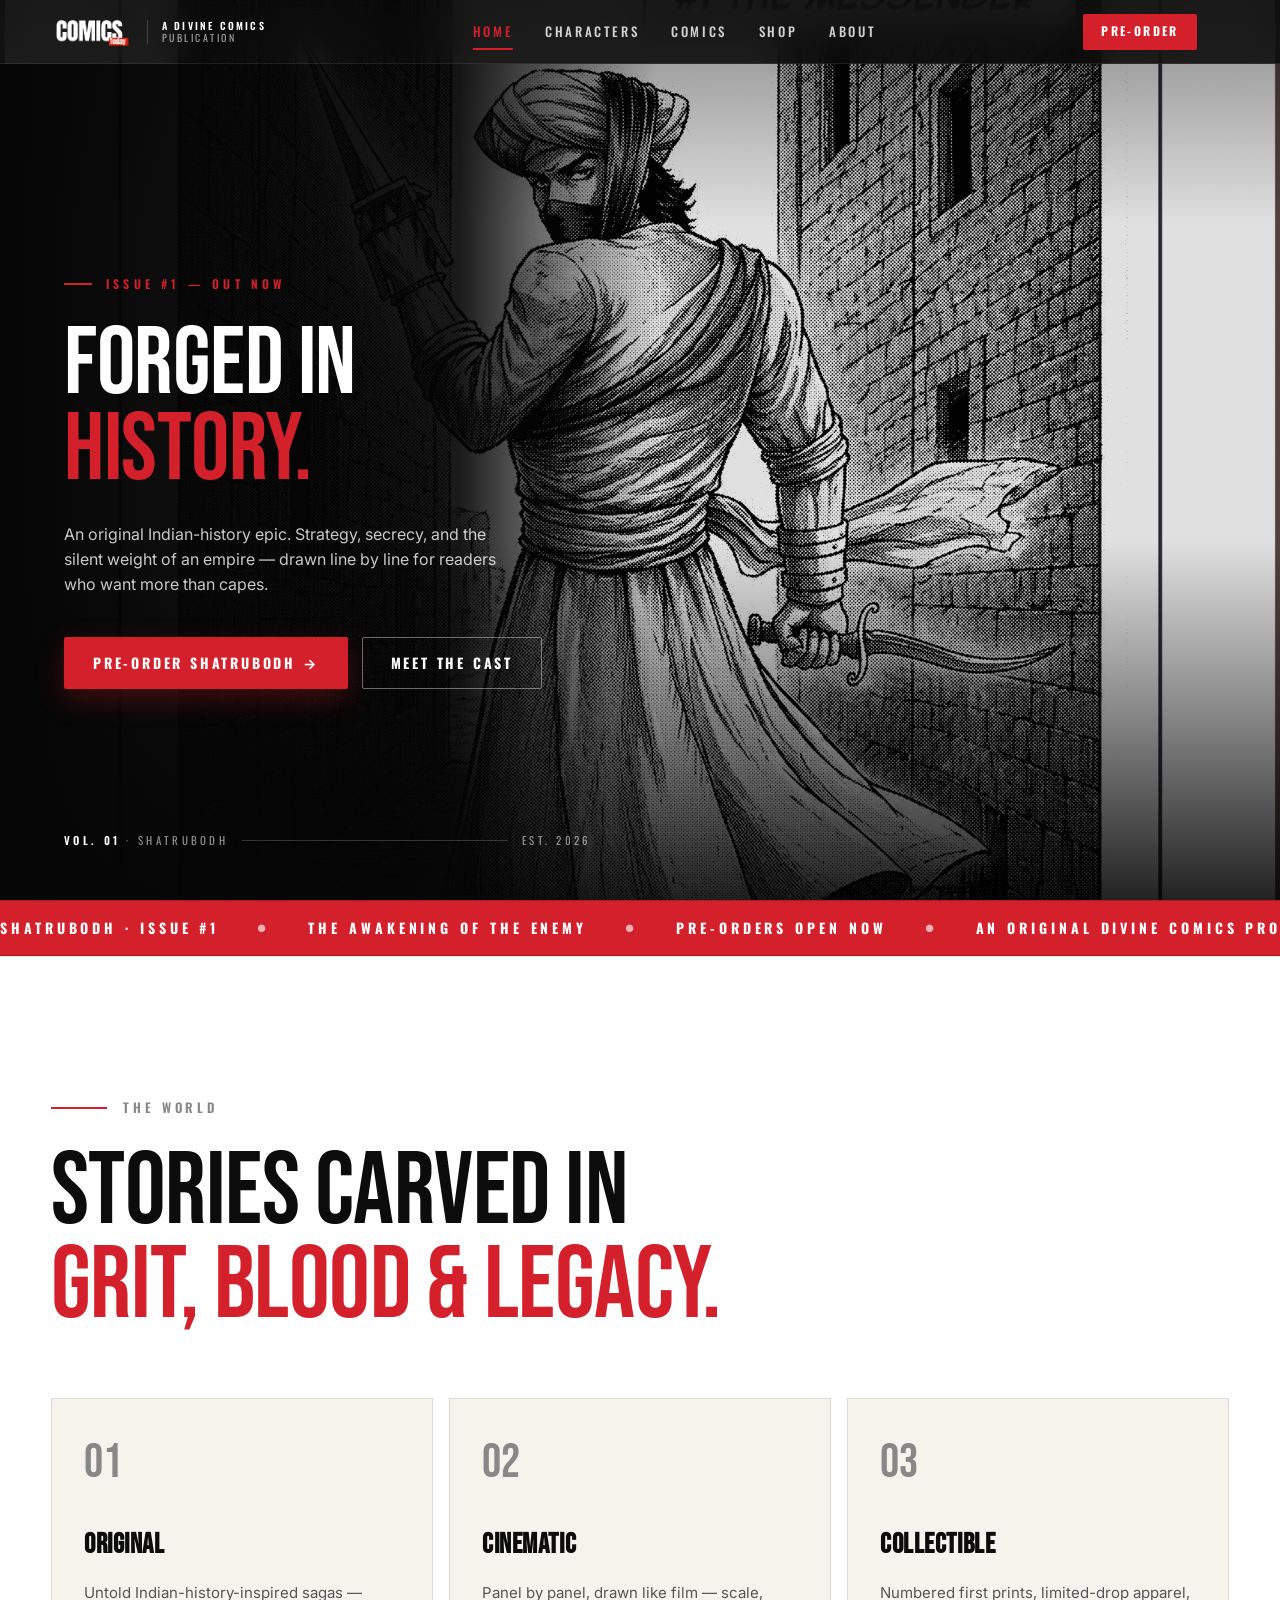
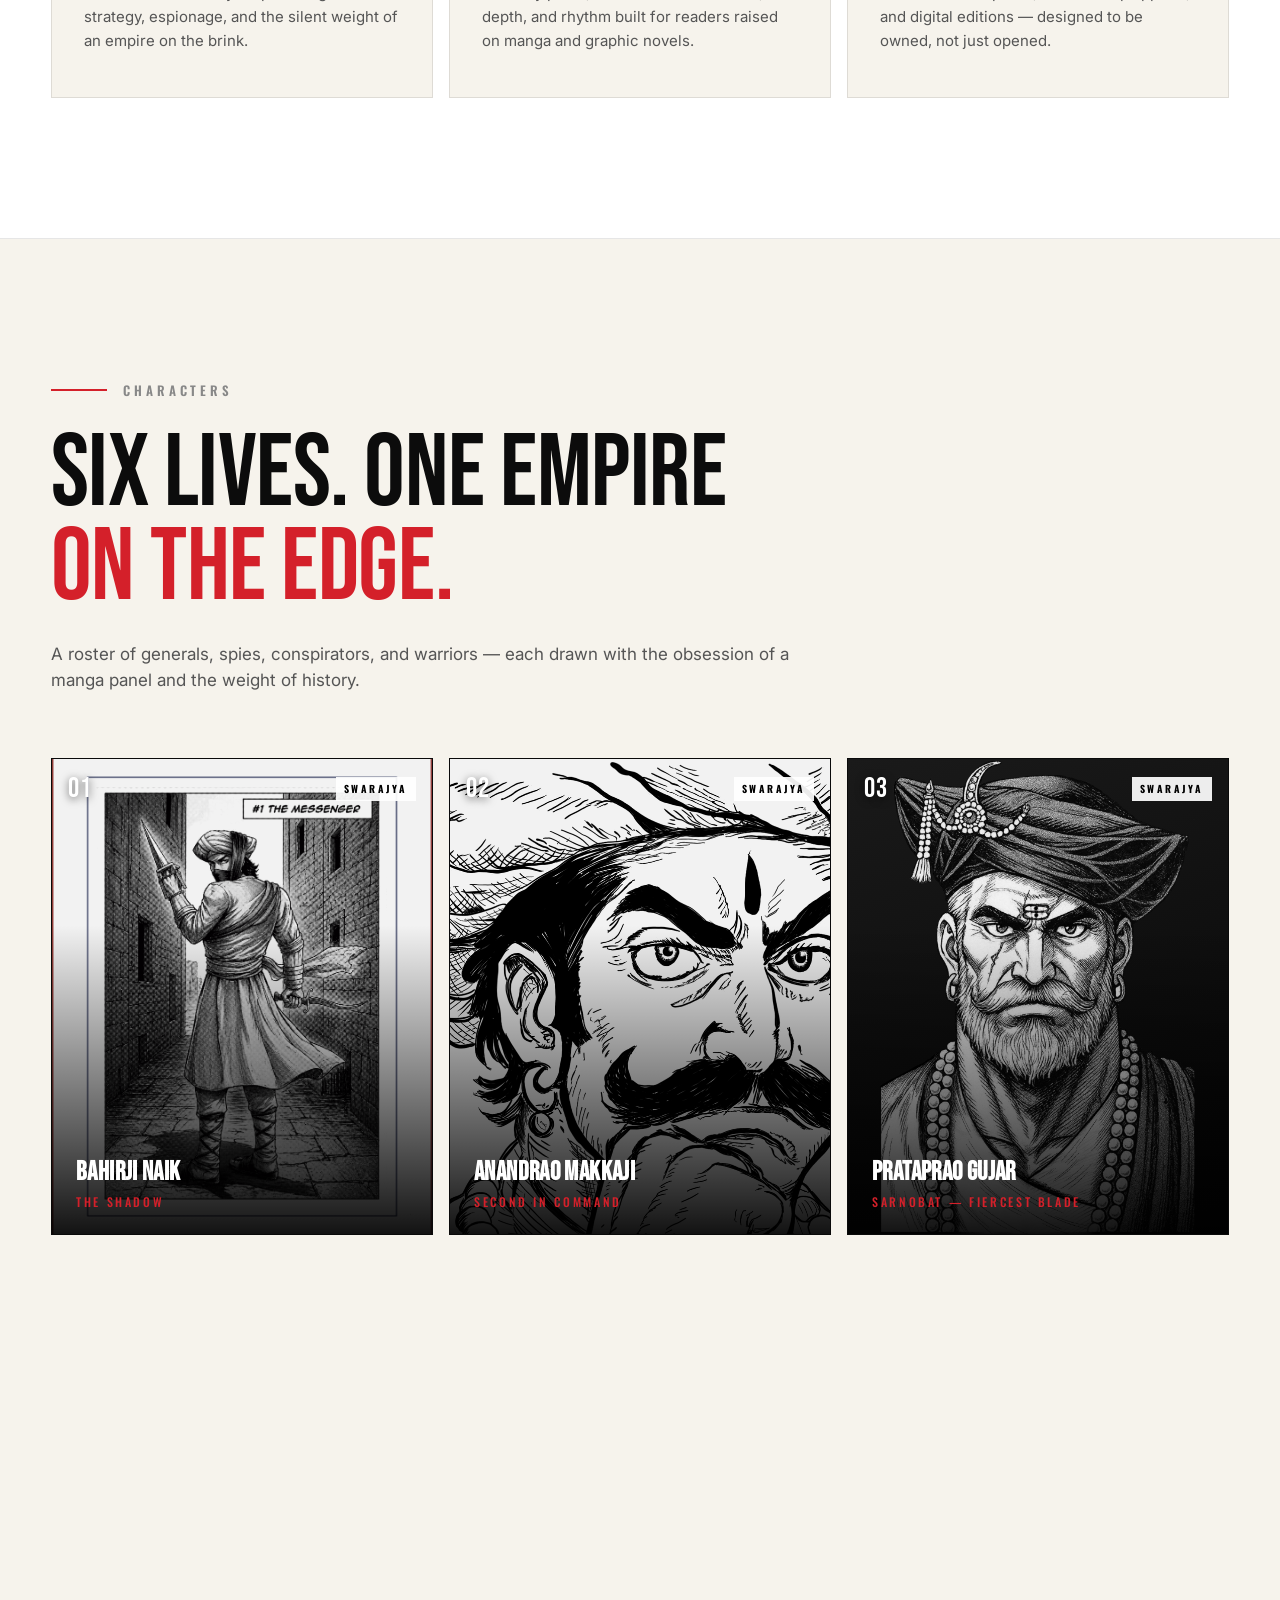
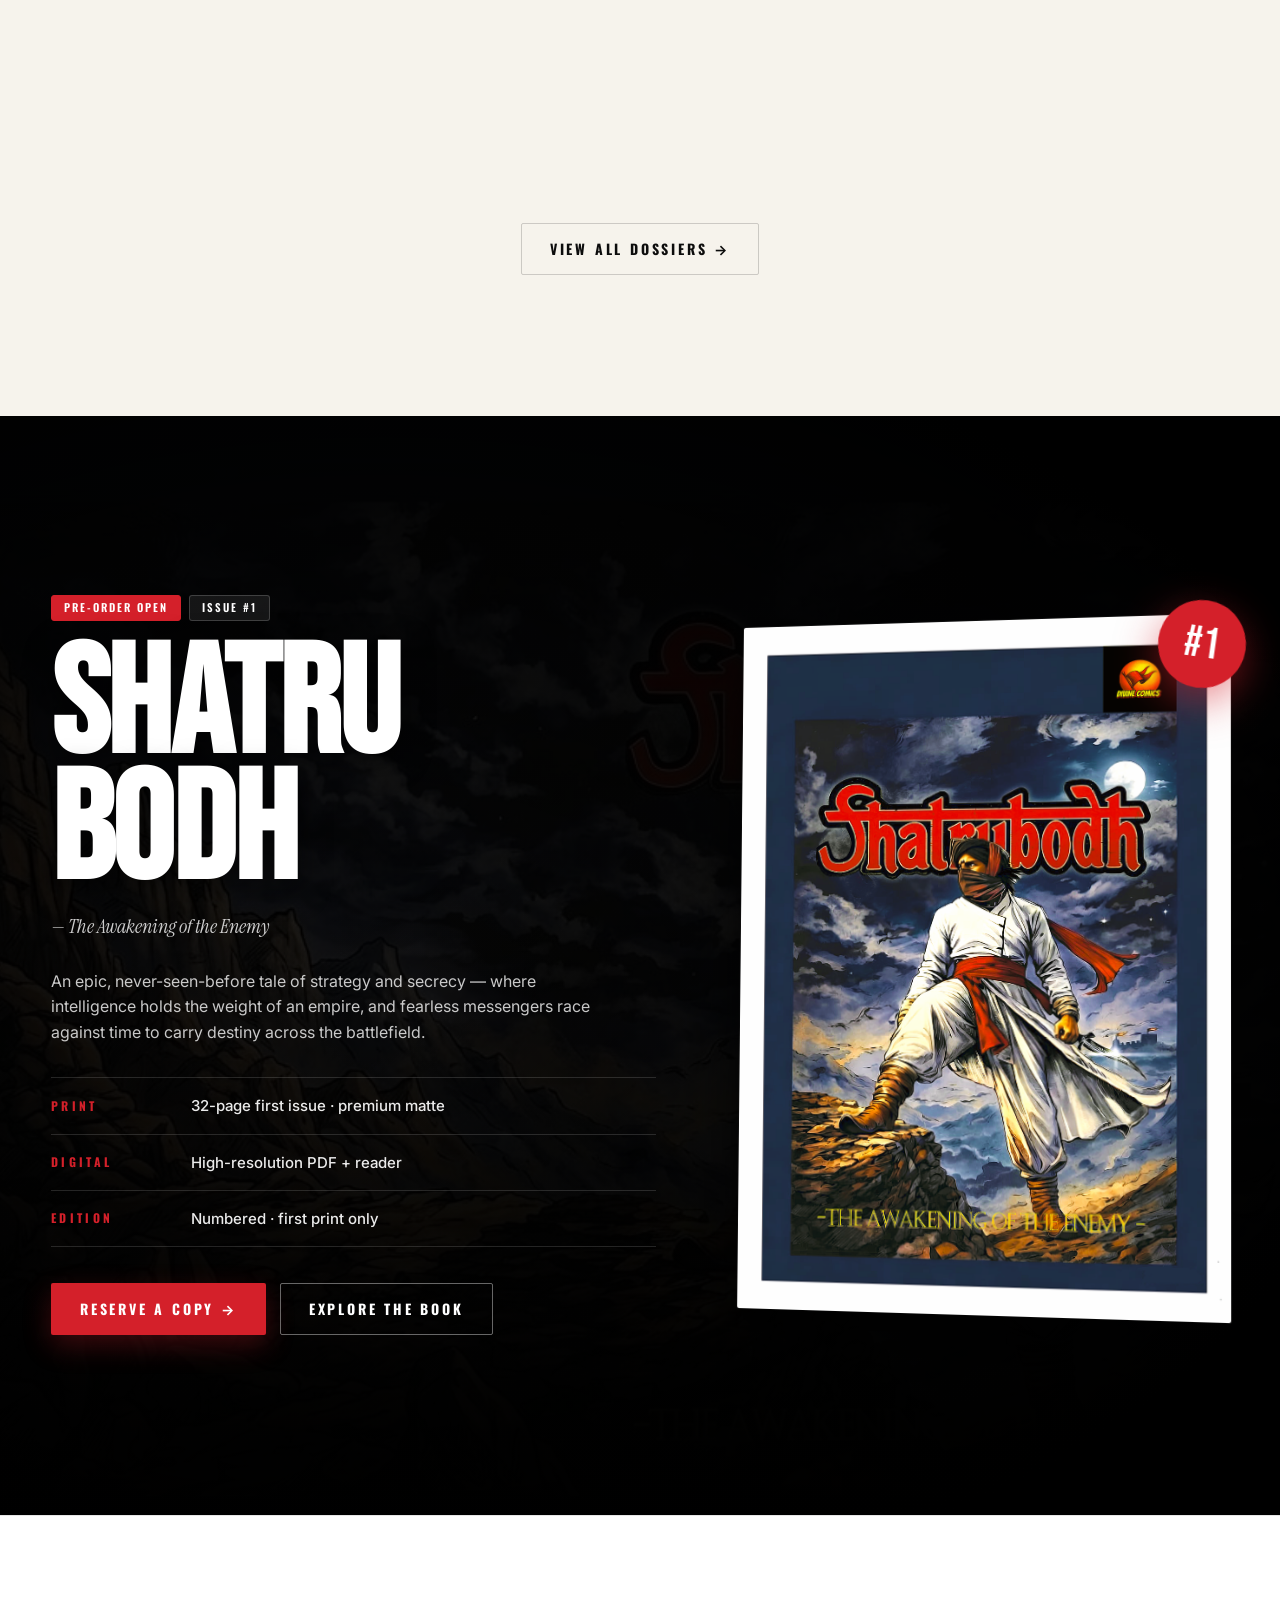
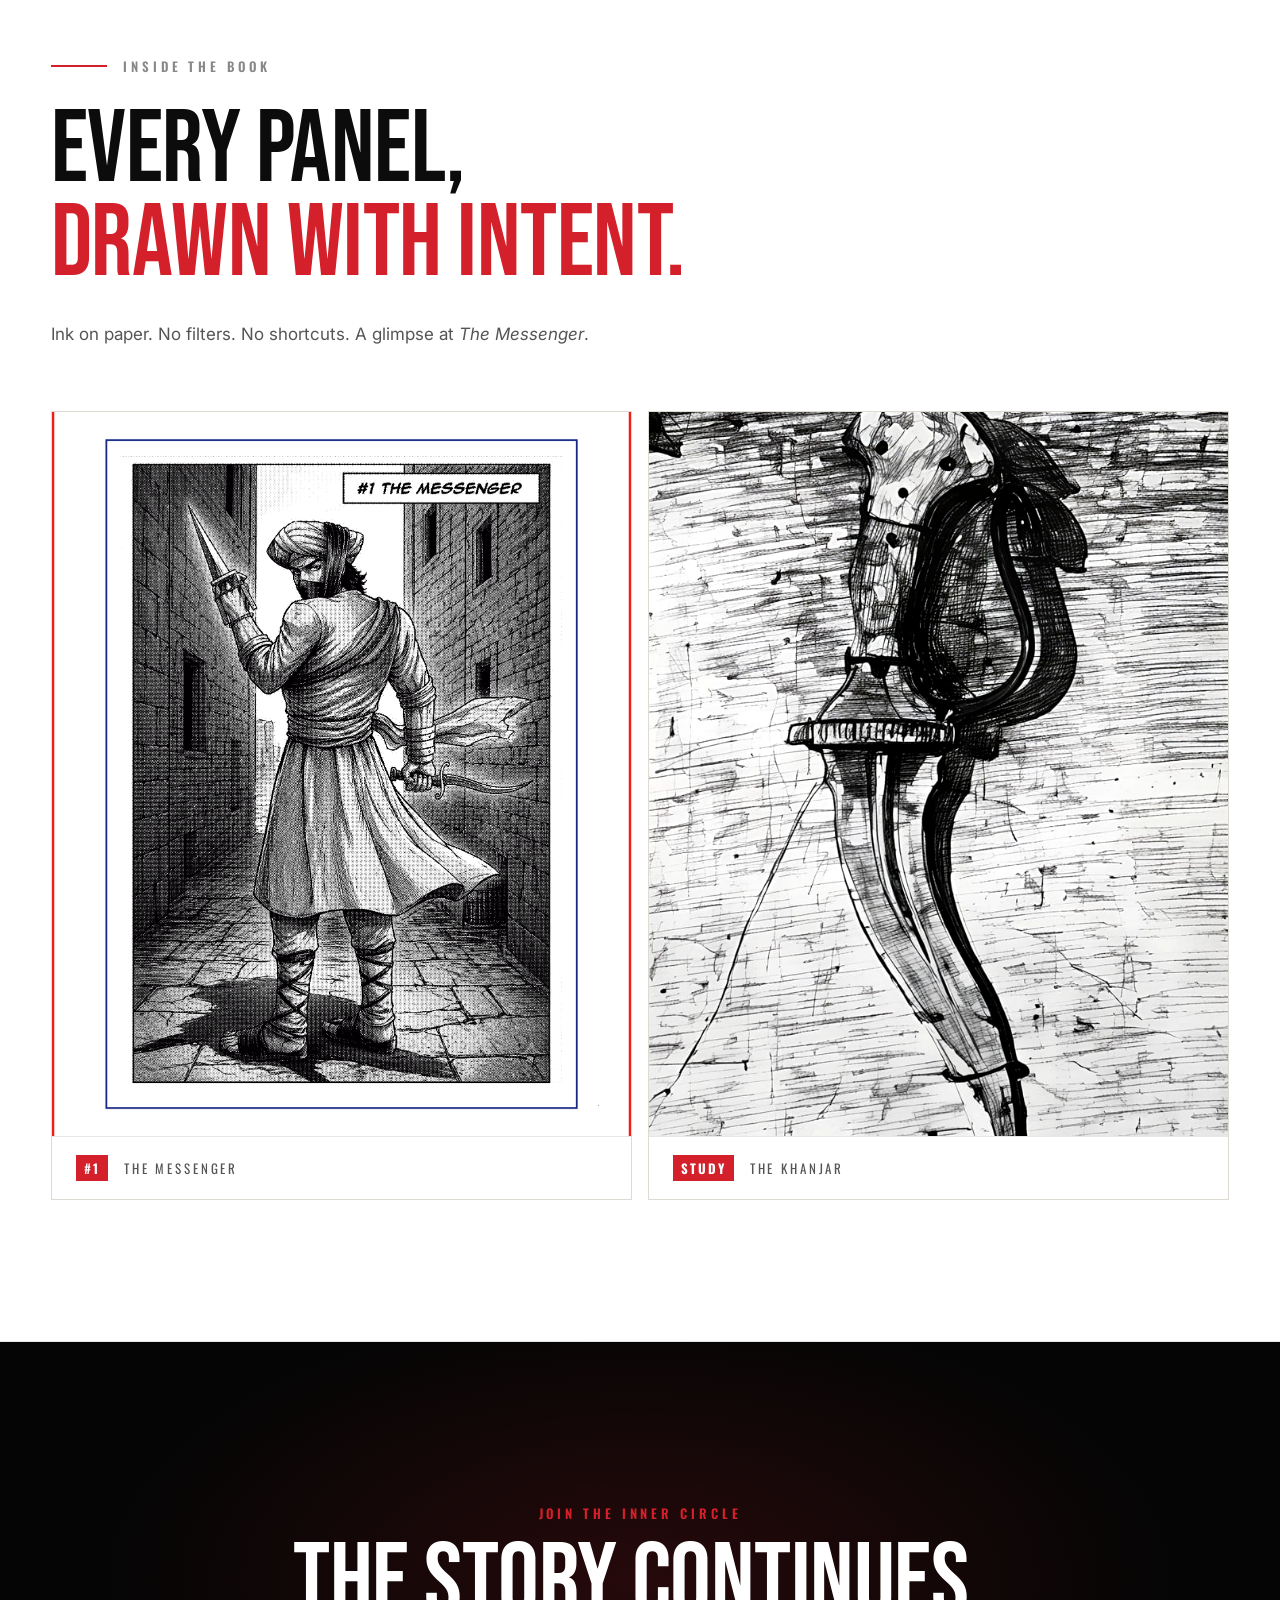
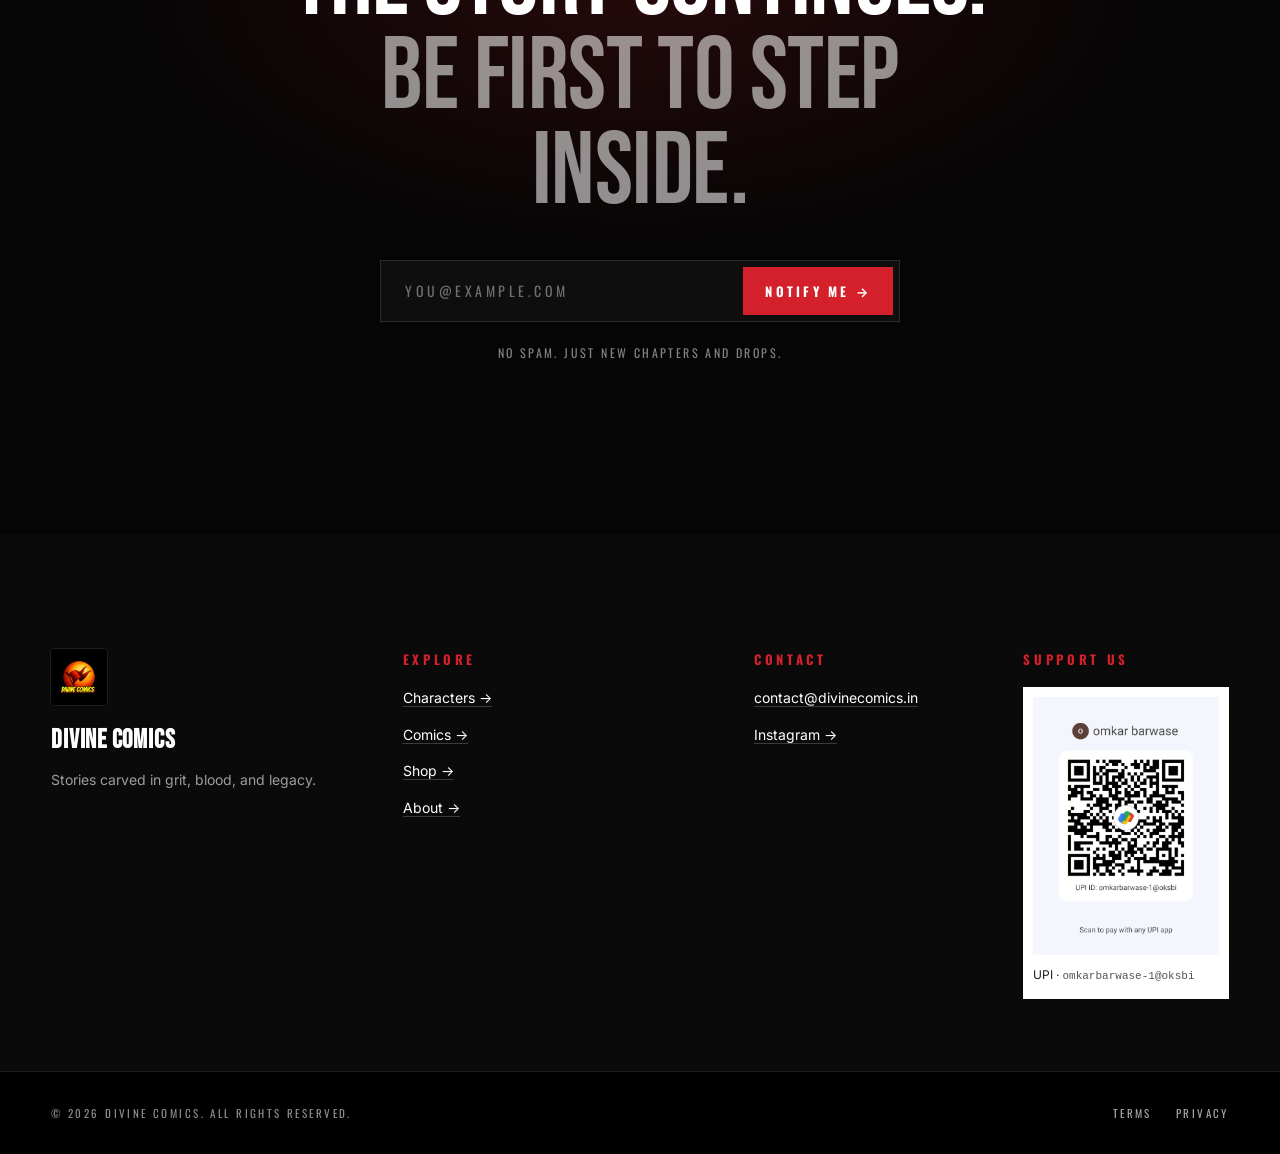
==== commit f12e9cf2: "Add COMICS TODAY header logo + redesign hero as split-stage cinematic layout" ====
--- a/index.html
+++ b/index.html
@@ -14,11 +14,11 @@
 </head>
 <body data-page="home">
 
-<header class="nav is-dark" id="nav">
+<header class="nav" id="nav">
   <div class="nav__inner">
-    <a href="index.html" class="nav__brand" aria-label="Divine Comics — home">
-      <span class="nav__logo"><img src="images/logo.jpg" alt="" /></span>
-      <span class="nav__wordmark">DIVINE<span>COMICS</span></span>
+    <a href="index.html" class="nav__brand" aria-label="Comics Today — Divine Comics home">
+      <span class="nav__logo"><img src="images/comics-today-logo.png" alt="Comics Today" /></span>
+      <span class="nav__tag"><b>A DIVINE COMICS</b>PUBLICATION</span>
     </a>
     <nav class="nav__links" aria-label="Primary">
       <a href="index.html" class="is-active">HOME</a>
@@ -43,30 +43,23 @@
     <div class="hero__veil"></div>
     <div class="hero__grain"></div>
   </div>
-  <div class="hero__chips">
-    <span class="chip chip--red">VOL. 01</span>
-    <span class="chip chip--ghost">ISSUE #1 · NOW</span>
-  </div>
-  <div class="hero__content">
-    <p class="hero__kicker reveal">A DIVINE COMICS ORIGINAL</p>
-    <h1 class="hero__title">
-      <span class="reveal" style="--d:.05s">STORIES FORGED</span>
-      <span class="reveal" style="--d:.18s">IN <em>HISTORY,</em></span>
-      <span class="reveal" style="--d:.31s">STRATEGY &amp;</span>
-      <span class="reveal" style="--d:.44s">SACRIFICE.</span>
+  <div class="hero__stage">
+    <p class="hero__tagline reveal">Issue #1 — Out Now</p>
+    <h1 class="hero__title reveal" style="--d:.1s">
+      Forged in <em>history.</em>
     </h1>
-    <p class="hero__sub reveal" style="--d:.58s">
-      Untold legends, brought to life through cinematic storytelling — for readers who want more than capes.
+    <p class="hero__sub reveal" style="--d:.22s">
+      An original Indian-history epic. Strategy, secrecy, and the silent weight of an empire — drawn line by line for readers who want more than capes.
     </p>
-    <div class="hero__cta reveal" style="--d:.7s">
+    <div class="hero__cta reveal" style="--d:.34s">
       <a href="comics.html#shatrubodh" class="btn btn--red">PRE-ORDER SHATRUBODH →</a>
       <a href="characters.html" class="btn btn--ghost-light">MEET THE CAST</a>
     </div>
-  </div>
-  <div class="hero__bottom-bar" aria-hidden="true">
-    <span>SCROLL</span>
-    <span class="hero__rule"></span>
-    <span>EST. 2026</span>
+    <div class="hero__meta" aria-hidden="true">
+      <span><b>Vol. 01</b> · Shatrubodh</span>
+      <span class="rule"></span>
+      <span>Est. 2026</span>
+    </div>
   </div>
 </section>
 
--- a/styles.css
+++ b/styles.css
@@ -141,21 +141,16 @@
 .nav {
   position: fixed; top: 0; left: 0; right: 0; z-index: 100;
   height: var(--nav-h);
-  background: rgba(246,243,236,0.86);
+  background: rgba(8,8,8,0.86);
   backdrop-filter: blur(16px) saturate(160%);
   -webkit-backdrop-filter: blur(16px) saturate(160%);
-  border-bottom: 1px solid var(--line);
+  border-bottom: 1px solid rgba(255,255,255,0.08);
   transform: translateY(0);
-  transition: transform .35s var(--ease), background .25s var(--ease), border-color .25s var(--ease);
+  transition: transform .35s var(--ease), background .25s var(--ease);
 }
 .nav.is-hidden { transform: translateY(-100%); }
-.nav.is-dark {
-  background: rgba(8,8,8,0.86);
-  border-bottom-color: rgba(255,255,255,0.08);
-}
-.nav.is-dark .nav__wordmark { color: #fff; }
-.nav.is-dark .nav__links a { color: #fff; }
-.nav.is-dark .nav__menu span { background: #fff; }
+.nav .nav__links a { color: #fff; }
+.nav .nav__menu span { background: #fff; }
 
 .nav__inner {
   height: 100%;
@@ -167,20 +162,30 @@
   align-items: center;
   gap: 32px;
 }
-.nav__brand { display: inline-flex; align-items: center; gap: 12px; }
+.nav__brand { display: inline-flex; align-items: center; gap: 14px; }
 .nav__logo {
-  width: 38px; height: 38px;
-  display: inline-flex; align-items: center; justify-content: center;
-  background: var(--red); border-radius: 4px; overflow: hidden;
-  position: relative;
-}
-.nav__logo img { width: 100%; height: 100%; object-fit: cover; mix-blend-mode: lighten; }
-.nav__wordmark {
-  font-family: var(--display);
-  font-size: 22px; font-weight: 400; letter-spacing: .03em;
-  color: var(--ink); line-height: 1;
-}
-.nav__wordmark span { color: var(--red); margin-left: 6px; }
+  display: inline-flex; align-items: center;
+  height: 36px;
+}
+.nav__logo img {
+  height: 100%; width: auto;
+  display: block;
+}
+.nav__tag {
+  display: inline-flex; flex-direction: column;
+  font-family: var(--condensed);
+  font-size: 10px; letter-spacing: .25em;
+  color: rgba(255,255,255,.6);
+  text-transform: uppercase;
+  line-height: 1.2;
+  padding-left: 14px;
+  border-left: 1px solid rgba(255,255,255,.18);
+}
+.nav__tag b {
+  font-weight: 600; letter-spacing: .22em;
+  color: #fff;
+}
+@media (max-width: 700px) { .nav__tag { display: none; } }
 .nav__links { display: flex; justify-content: center; gap: 32px; }
 .nav__links a {
   font-family: var(--condensed);
@@ -247,91 +252,106 @@
 }
 
 /* ============================================================
-   HERO (home + page heroes)
+   HERO — split-stage cinematic
    ============================================================ */
 .hero {
   position: relative;
   min-height: 100vh;
-  display: flex; flex-direction: column; justify-content: flex-end;
+  display: grid;
+  grid-template-columns: 1.05fr 1fr;
+  align-items: stretch;
   overflow: hidden; isolation: isolate;
-  background: #000;
+  background: #050505;
   padding-top: var(--nav-h);
 }
-.hero__media { position: absolute; inset: 0; z-index: 0; }
+.hero__stage {
+  position: relative;
+  display: flex; flex-direction: column; justify-content: center;
+  padding: clamp(60px, 8vw, 110px) clamp(28px, 5vw, 80px) clamp(70px, 8vw, 110px);
+  color: #fff;
+  z-index: 2;
+  background:
+    linear-gradient(90deg, rgba(5,5,5,1) 0%, rgba(5,5,5,.9) 70%, rgba(5,5,5,0) 100%);
+}
+.hero__media {
+  position: absolute; inset: 0; z-index: 0;
+}
 .hero__media img {
   width: 100%; height: 100%; object-fit: cover;
-  object-position: 55% 30%;
-  filter: grayscale(.85) contrast(1.05) brightness(.88) saturate(.5);
+  object-position: 70% 30%;
+  filter: grayscale(.8) contrast(1.05) brightness(.88) saturate(.5);
   transform: scale(1.08);
   transition: transform 1.6s var(--ease);
 }
 .hero.is-loaded .hero__media img { transform: scale(1); }
 .hero__veil {
-  position: absolute; inset: 0;
+  position: absolute; inset: 0; z-index: 1;
+  pointer-events: none;
   background:
-    linear-gradient(90deg, rgba(0,0,0,.95) 0%, rgba(0,0,0,.6) 35%, rgba(0,0,0,.15) 60%, rgba(0,0,0,.7) 100%),
-    linear-gradient(180deg, rgba(0,0,0,.6) 0%, rgba(0,0,0,0) 22%, rgba(0,0,0,0) 55%, rgba(0,0,0,.95) 100%);
+    linear-gradient(180deg, rgba(0,0,0,.4) 0%, rgba(0,0,0,0) 25%, rgba(0,0,0,0) 60%, rgba(0,0,0,.85) 100%);
 }
 .hero__grain {
-  position: absolute; inset: 0; pointer-events: none;
+  position: absolute; inset: 0; z-index: 1; pointer-events: none;
   background-image: url("data:image/svg+xml;utf8,<svg xmlns='http://www.w3.org/2000/svg' width='180' height='180'><filter id='n'><feTurbulence type='fractalNoise' baseFrequency='.9' numOctaves='2' stitchTiles='stitch'/><feColorMatrix values='0 0 0 0 1 0 0 0 0 1 0 0 0 0 1 0 0 0 .35 0'/></filter><rect width='100%25' height='100%25' filter='url(%23n)'/></svg>");
-  opacity: .12; mix-blend-mode: overlay;
-}
-.hero__chips {
-  position: absolute; top: calc(var(--nav-h) + 28px); left: var(--pad-x);
-  z-index: 2;
-  display: flex; gap: 8px; flex-wrap: wrap;
-}
-.hero__content {
-  position: relative; z-index: 2;
-  max-width: var(--container); width: 100%;
-  margin: 0 auto;
-  padding: 0 var(--pad-x) clamp(96px, 11vw, 140px);
-  color: #fff;
-}
-.hero__kicker {
-  font-family: var(--condensed);
-  font-size: 13px; letter-spacing: .35em;
-  color: var(--red); font-weight: 600;
-  text-transform: uppercase;
-  margin: 0 0 26px;
+  opacity: .1; mix-blend-mode: overlay;
+}
+
+.hero__tagline {
+  font-family: var(--condensed);
+  font-size: 12px;
+  letter-spacing: .35em;
+  font-weight: 600;
+  text-transform: uppercase;
+  color: var(--red);
+  margin: 0 0 28px;
   display: flex; align-items: center; gap: 14px;
 }
-.hero__kicker::before {
-  content: ""; display: inline-block; width: 32px; height: 2px; background: var(--red);
+.hero__tagline::before {
+  content: ""; width: 28px; height: 2px; background: var(--red);
 }
 .hero__title {
   font-family: var(--display);
-  font-size: clamp(56px, 11vw, 184px);
-  line-height: 0.85;
-  letter-spacing: -0.01em;
+  font-size: clamp(52px, 7.5vw, 124px);
+  line-height: .9;
+  letter-spacing: -0.005em;
   font-weight: 400;
   text-transform: uppercase;
-  margin: 0 0 36px;
-  text-shadow: 0 6px 30px rgba(0,0,0,.65);
-}
-.hero__title span { display: block; }
+  margin: 0 0 28px;
+  max-width: 12ch;
+}
 .hero__title em { font-style: normal; color: var(--red); }
 .hero__sub {
-  font-size: clamp(17px, 1.3vw, 21px);
-  line-height: 1.45;
-  color: rgba(255,255,255,.85);
-  max-width: 600px;
-  margin: 0 0 36px;
-  text-shadow: 0 2px 16px rgba(0,0,0,.6);
+  font-size: clamp(16px, 1.15vw, 19px);
+  line-height: 1.55;
+  color: rgba(255,255,255,.78);
+  max-width: 46ch;
+  margin: 0 0 40px;
 }
 .hero__cta { display: flex; gap: 14px; flex-wrap: wrap; }
-.hero__bottom-bar {
-  position: absolute; bottom: 0; left: 0; right: 0; z-index: 3;
-  display: flex; align-items: center; gap: 16px;
-  padding: 18px var(--pad-x);
-  font-family: var(--condensed);
-  font-size: 11px; letter-spacing: .35em; color: rgba(255,255,255,.55);
-  border-top: 1px solid rgba(255,255,255,.08);
-  background: rgba(0,0,0,.45);
-  backdrop-filter: blur(8px);
-}
-.hero__rule { flex: 1; height: 1px; background: rgba(255,255,255,.18); }
+
+.hero__meta {
+  position: absolute; left: clamp(28px, 5vw, 80px); right: clamp(28px, 5vw, 80px);
+  bottom: clamp(32px, 4vw, 56px);
+  display: flex; gap: 14px; align-items: center;
+  font-family: var(--condensed);
+  font-size: 11px; letter-spacing: .3em;
+  color: rgba(255,255,255,.55);
+  text-transform: uppercase;
+}
+.hero__meta b { color: #fff; font-weight: 600; }
+.hero__meta .rule { flex: 1; height: 1px; background: rgba(255,255,255,.18); }
+
+@media (max-width: 980px) {
+  .hero { grid-template-columns: 1fr; min-height: auto; }
+  .hero__stage {
+    padding-top: calc(var(--nav-h) + 60px);
+    background:
+      linear-gradient(180deg, rgba(5,5,5,.92) 0%, rgba(5,5,5,.55) 55%, rgba(5,5,5,.05) 100%);
+    min-height: 100vh;
+  }
+  .hero__title { font-size: clamp(48px, 12vw, 88px); }
+  .hero__meta { position: static; padding: 24px 0 0; }
+}
 
 /* Page hero (smaller, used on subpages) */
 .page-hero {
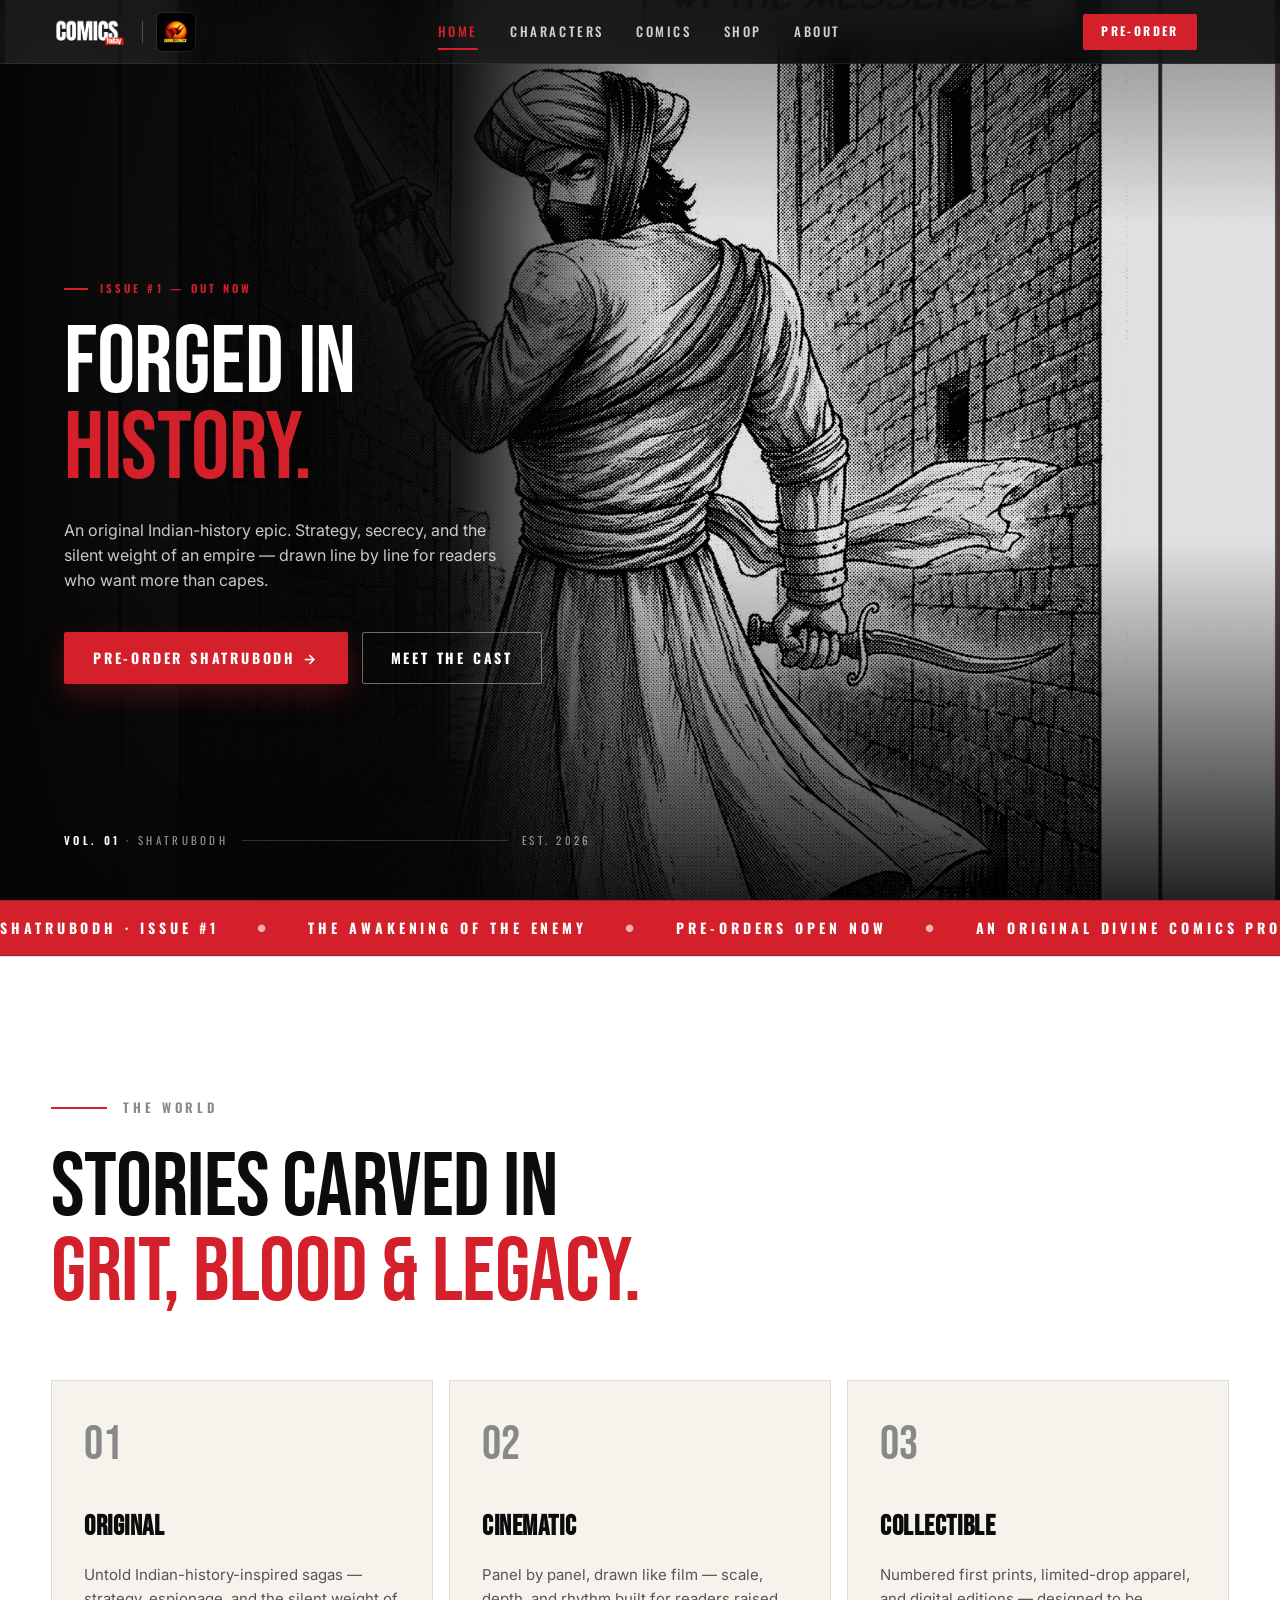
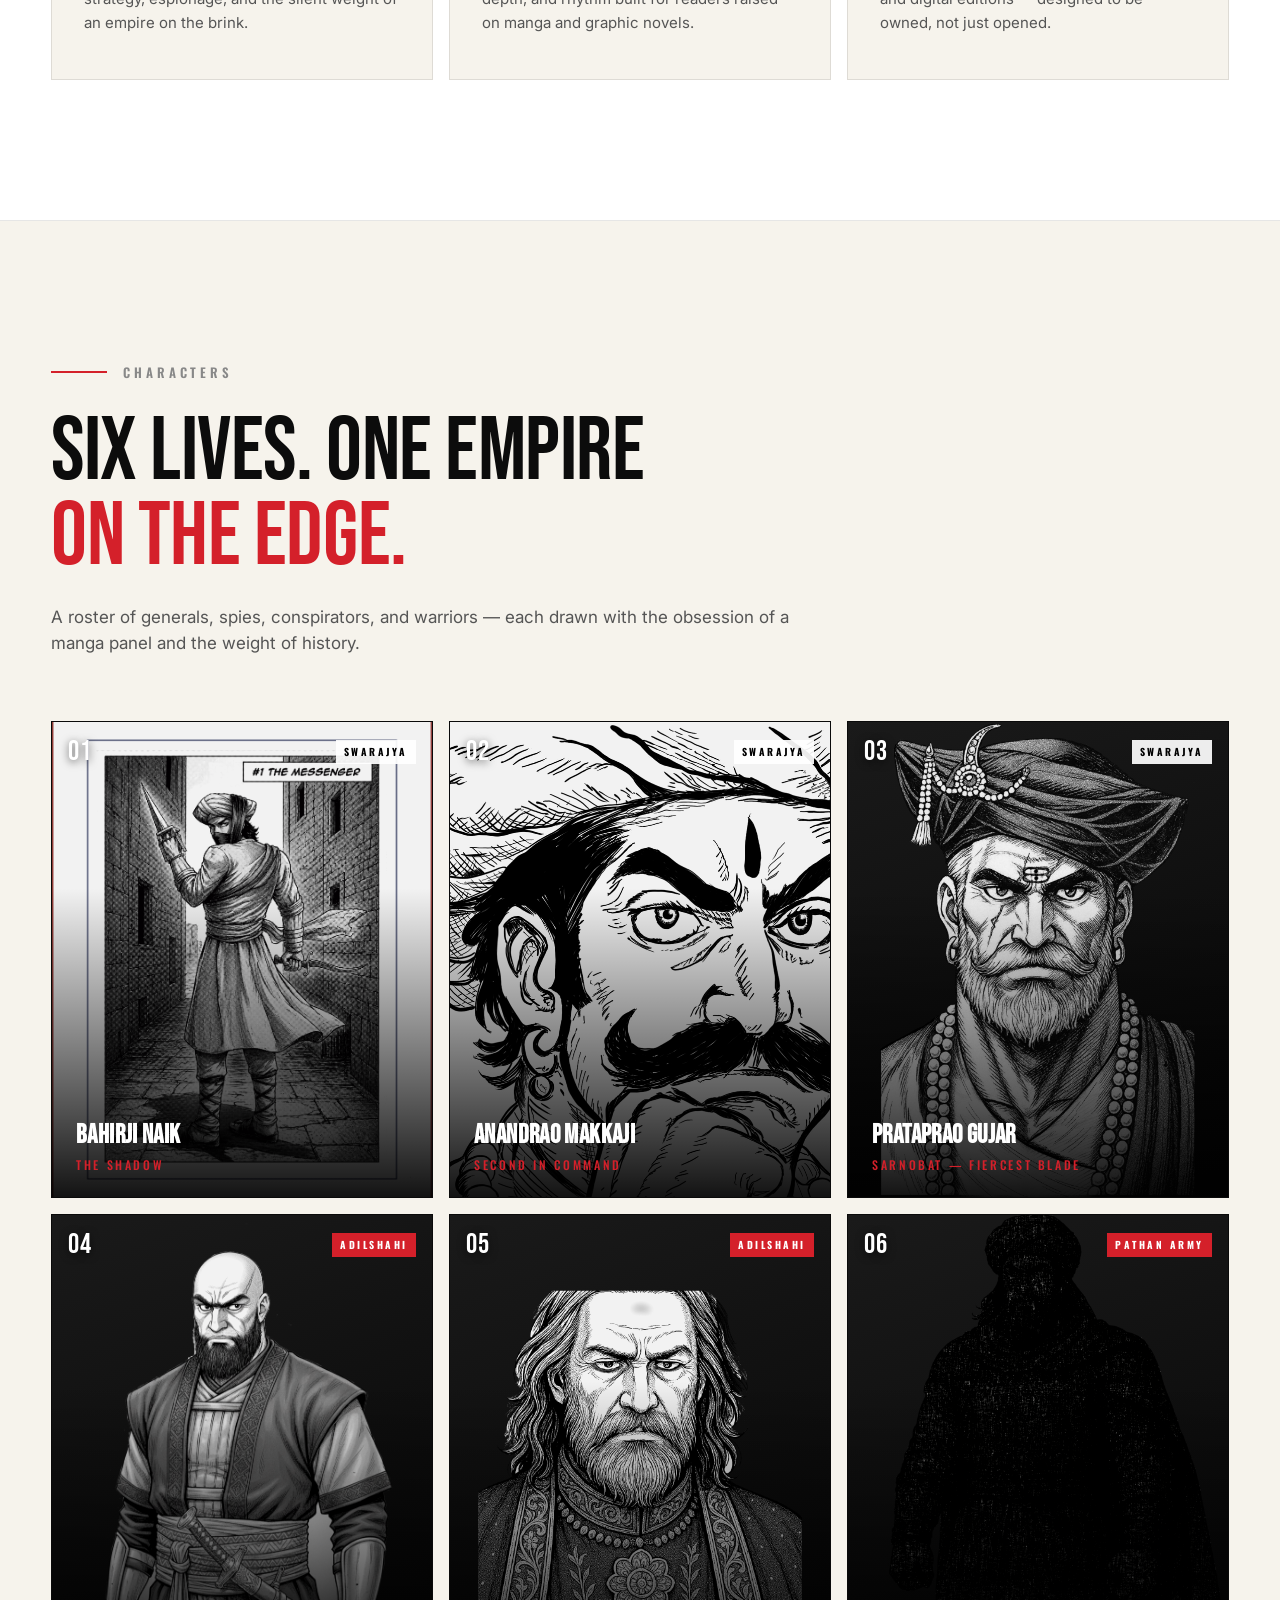
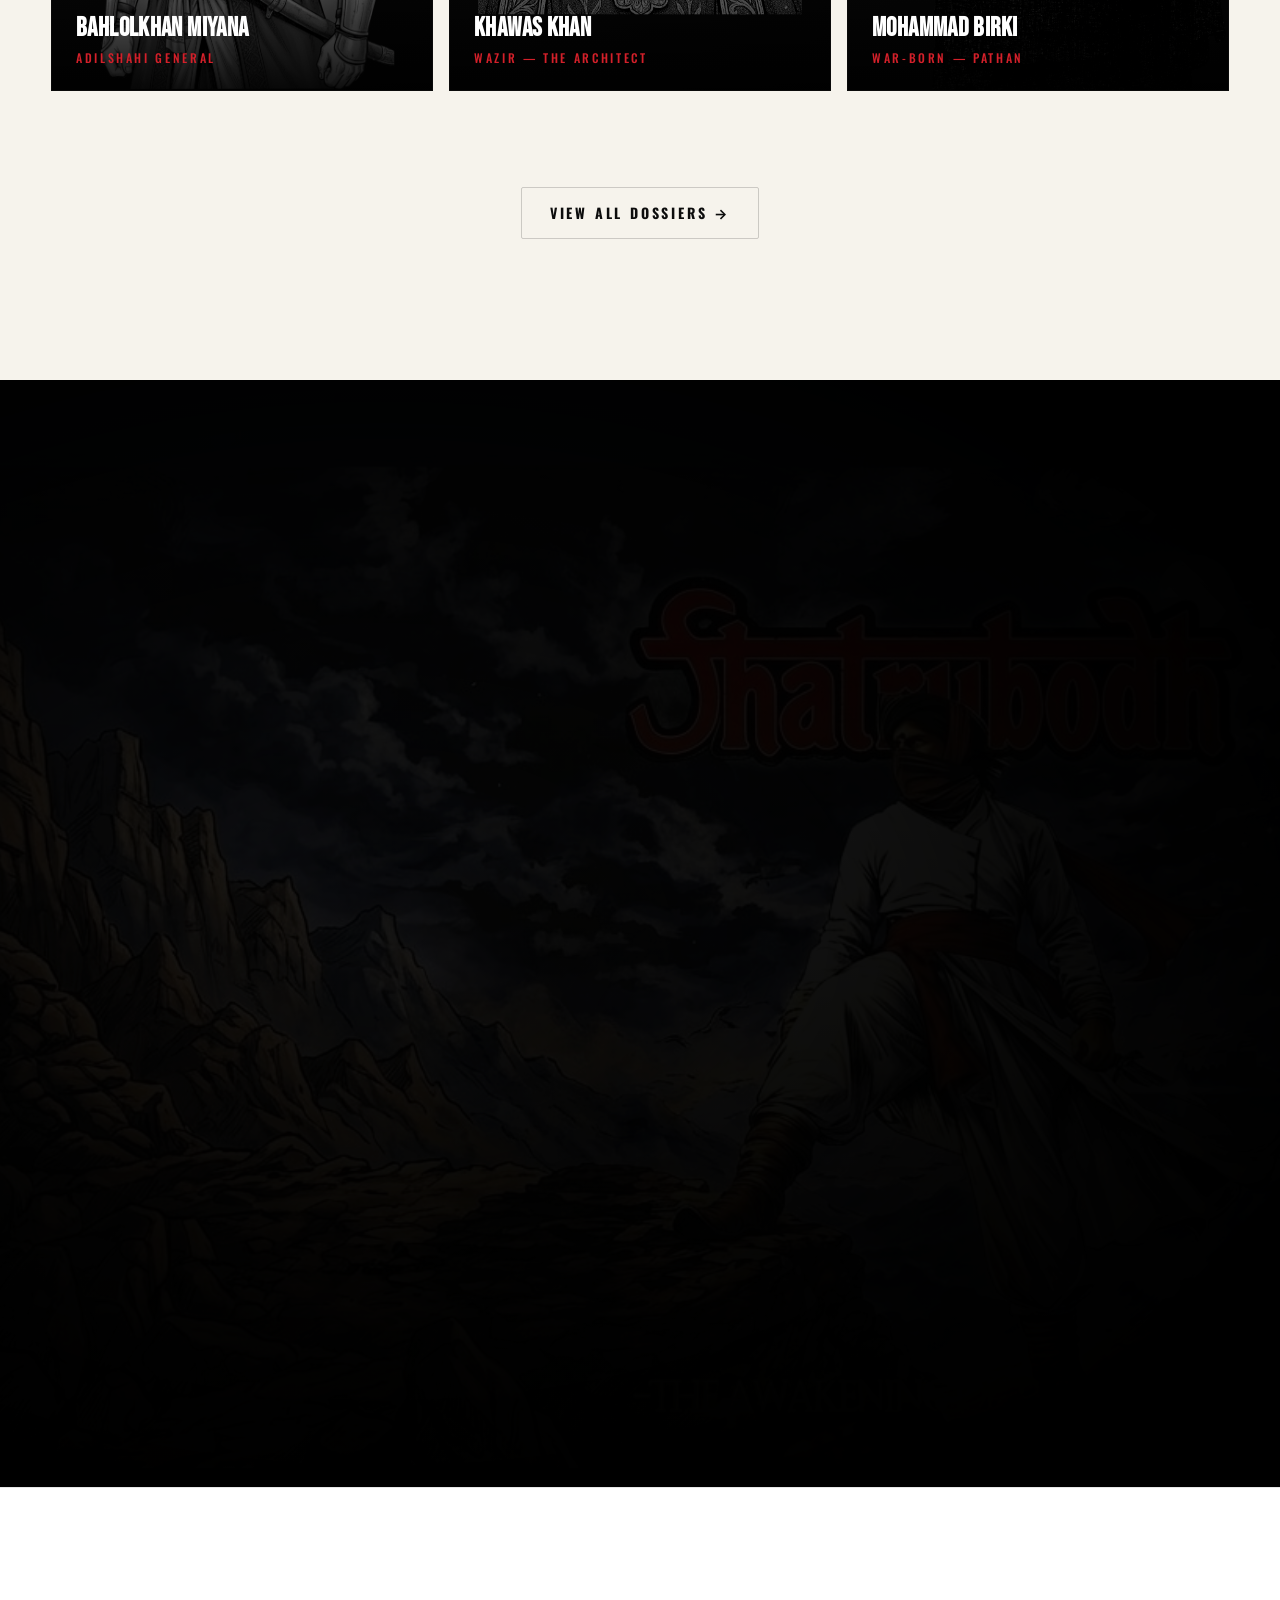
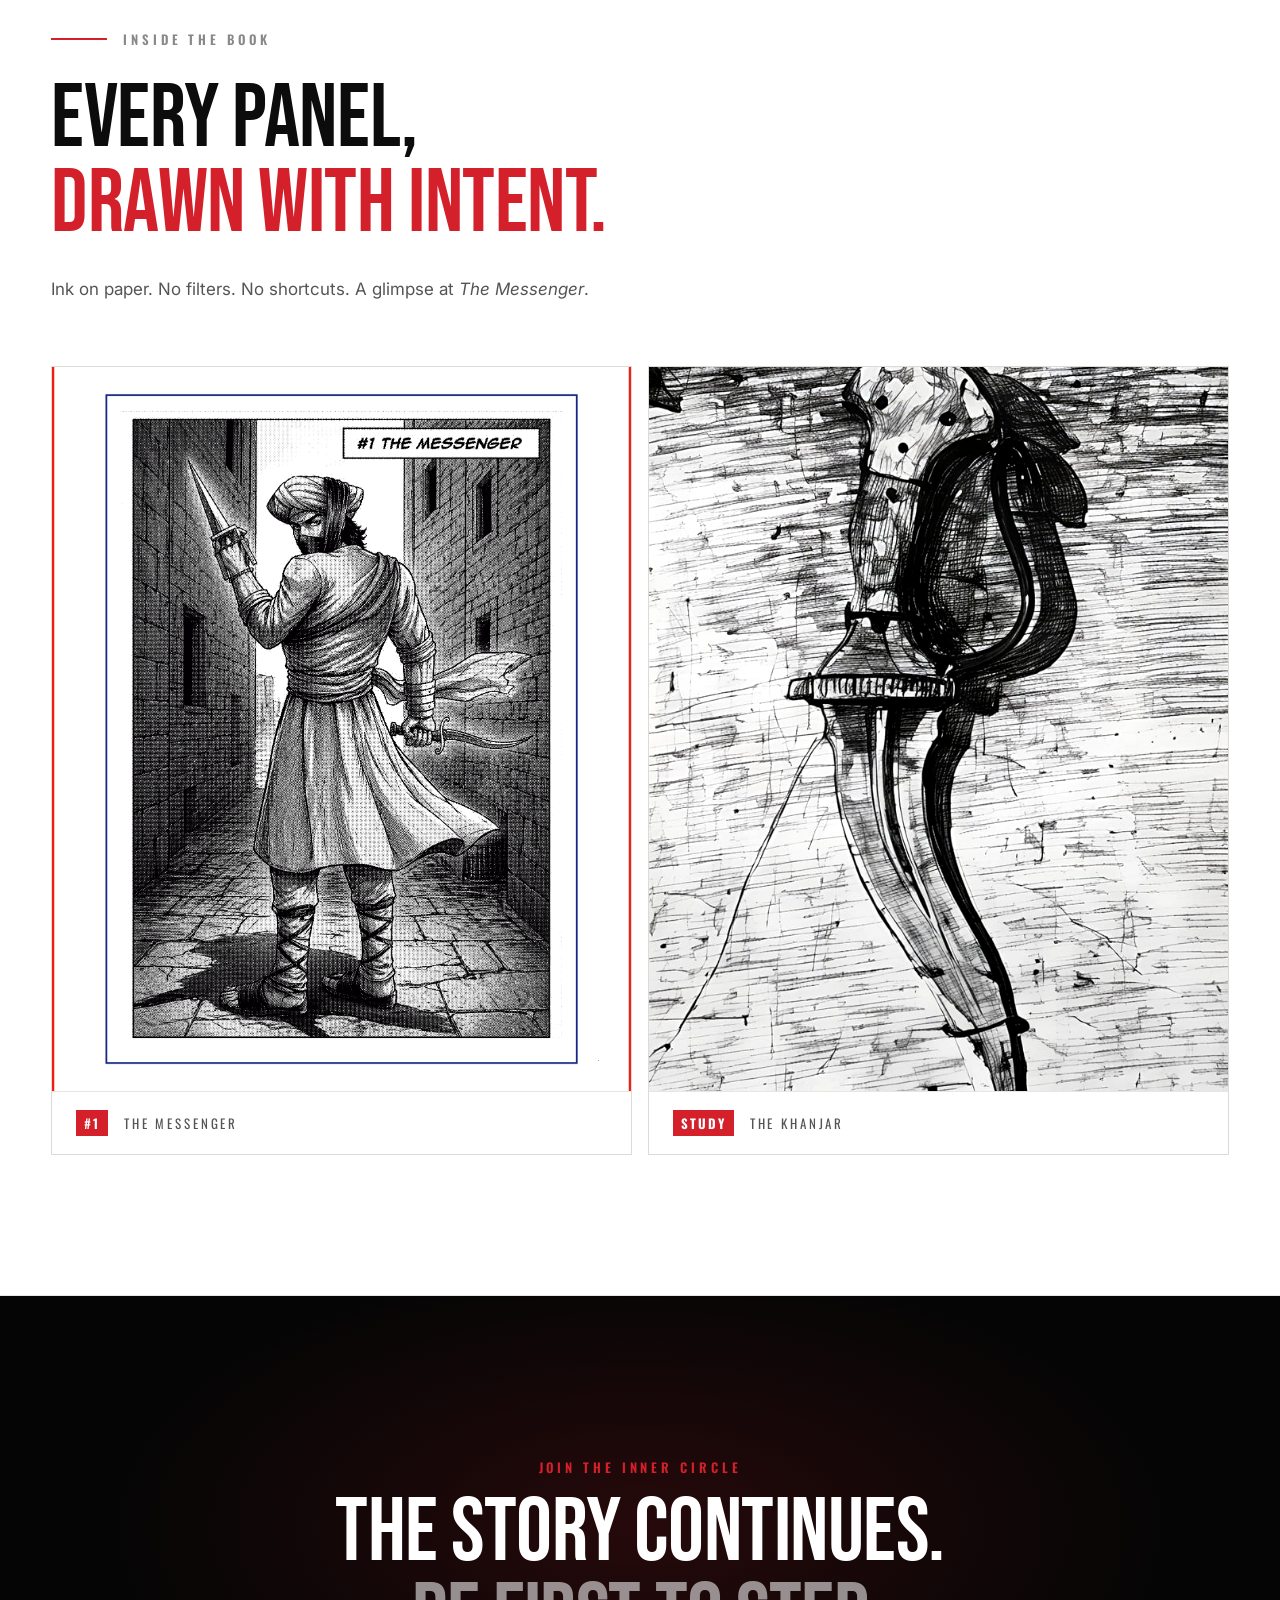
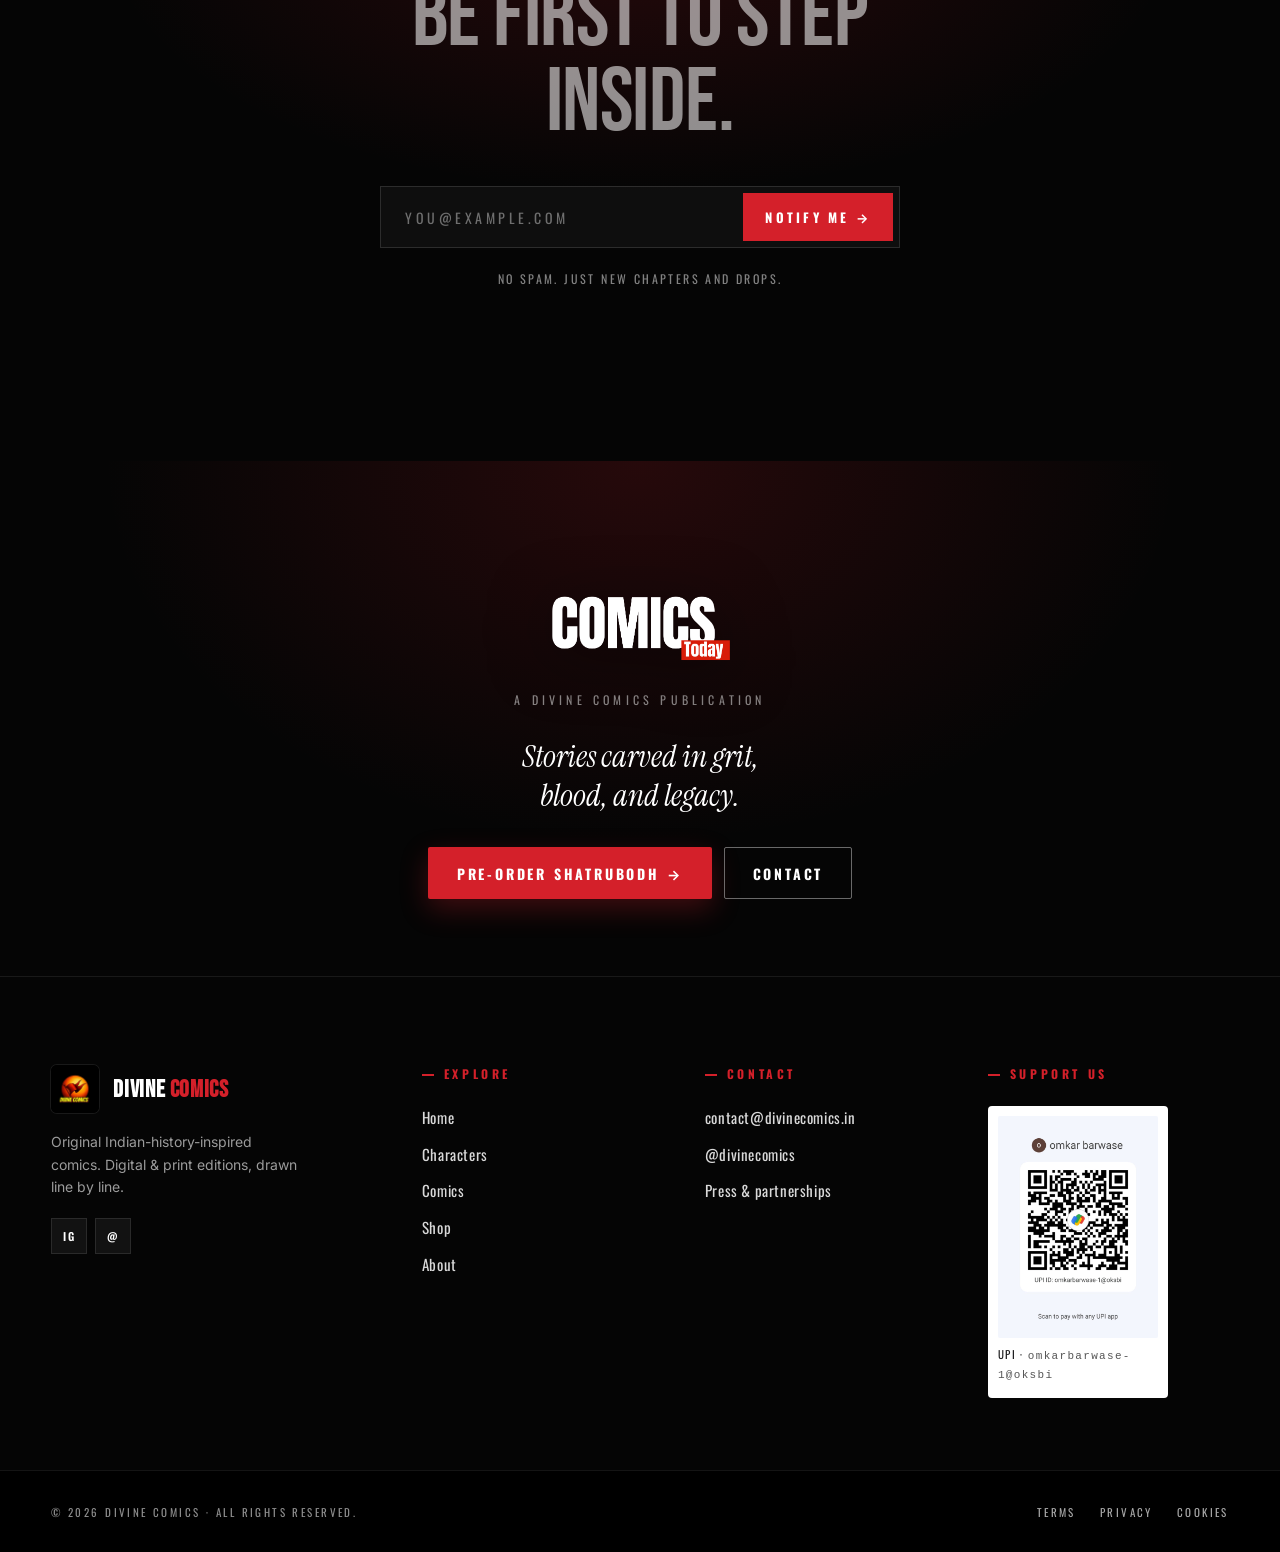
==== commit a1ac14b6: "Dual-logo header (Comics Today + Divine flag) and redesigned footer with brand banner" ====
--- a/index.html
+++ b/index.html
@@ -18,7 +18,8 @@
   <div class="nav__inner">
     <a href="index.html" class="nav__brand" aria-label="Comics Today — Divine Comics home">
       <span class="nav__logo"><img src="images/comics-today-logo.png" alt="Comics Today" /></span>
-      <span class="nav__tag"><b>A DIVINE COMICS</b>PUBLICATION</span>
+      <span class="nav__divider" aria-hidden="true"></span>
+      <span class="nav__logo nav__logo--mark"><img src="images/logo.jpg" alt="Divine Comics" /></span>
     </a>
     <nav class="nav__links" aria-label="Primary">
       <a href="index.html" class="is-active">HOME</a>
@@ -247,23 +248,49 @@
 </main>
 
 <footer class="footer">
-  <div class="container footer__grid">
+  <!-- Brand banner -->
+  <div class="footer__banner">
+    <div class="footer__banner-mark">
+      <img src="images/comics-today-logo.png" alt="Comics Today" />
+    </div>
+    <p class="footer__banner-tag">A Divine Comics Publication</p>
+    <p class="footer__banner-line">Stories carved in grit, blood, and legacy.</p>
+    <div class="footer__banner-cta">
+      <a href="comics.html#shatrubodh" class="btn btn--red">PRE-ORDER SHATRUBODH →</a>
+      <a href="mailto:contact@divinecomics.in" class="btn btn--ghost-light">CONTACT</a>
+    </div>
+  </div>
+
+  <!-- Body grid -->
+  <div class="footer__grid">
     <div class="footer__brand">
-      <div class="footer__logo"><img src="images/logo.jpg" alt="Divine Comics" /></div>
-      <h3>DIVINE COMICS</h3>
-      <p>Stories carved in grit, blood, and legacy.</p>
+      <div class="footer__brand-row">
+        <div class="footer__logo"><img src="images/logo.jpg" alt="Divine Comics" /></div>
+        <h3>DIVINE<span>COMICS</span></h3>
+      </div>
+      <p>Original Indian-history-inspired comics. Digital &amp; print editions, drawn line by line.</p>
+      <div class="footer__social">
+        <a href="https://instagram.com" target="_blank" rel="noopener" aria-label="Instagram">IG</a>
+        <a href="mailto:contact@divinecomics.in" aria-label="Email">@</a>
+      </div>
     </div>
     <div class="footer__col">
       <h4>EXPLORE</h4>
-      <p><a href="characters.html">Characters →</a></p>
-      <p><a href="comics.html">Comics →</a></p>
-      <p><a href="shop.html">Shop →</a></p>
-      <p><a href="about.html">About →</a></p>
+      <ul>
+        <li><a href="index.html">Home</a></li>
+        <li><a href="characters.html">Characters</a></li>
+        <li><a href="comics.html">Comics</a></li>
+        <li><a href="shop.html">Shop</a></li>
+        <li><a href="about.html">About</a></li>
+      </ul>
     </div>
     <div class="footer__col">
       <h4>CONTACT</h4>
-      <p><a href="mailto:contact@divinecomics.in">contact@divinecomics.in</a></p>
-      <p><a href="https://instagram.com" target="_blank" rel="noopener">Instagram →</a></p>
+      <ul>
+        <li><a href="mailto:contact@divinecomics.in">contact@divinecomics.in</a></li>
+        <li><a href="https://instagram.com" target="_blank" rel="noopener">@divinecomics</a></li>
+        <li><a href="comics.html#shatrubodh">Press &amp; partnerships</a></li>
+      </ul>
     </div>
     <div class="footer__col footer__support">
       <h4>SUPPORT US</h4>
@@ -273,10 +300,12 @@
       </div>
     </div>
   </div>
+
+  <!-- Bottom bar -->
   <div class="footer__bar">
-    <div class="container footer__bar-inner">
-      <p>© 2026 DIVINE COMICS. ALL RIGHTS RESERVED.</p>
-      <nav aria-label="Legal"><a href="#">TERMS</a><a href="#">PRIVACY</a></nav>
+    <div class="footer__bar-inner">
+      <p>© 2026 DIVINE COMICS · ALL RIGHTS RESERVED.</p>
+      <nav aria-label="Legal"><a href="#">TERMS</a><a href="#">PRIVACY</a><a href="#">COOKIES</a></nav>
     </div>
   </div>
 </footer>
--- a/styles.css
+++ b/styles.css
@@ -41,9 +41,17 @@
   --display:   "Bebas Neue", "Oswald", "Inter", sans-serif;
   --condensed: "Oswald", "Inter", sans-serif;
   --container: 1360px;
-  --pad-x:     clamp(20px, 4vw, 56px);
+  --pad-x:     clamp(18px, 4vw, 56px);
   --nav-h:     64px;
   --ease:      cubic-bezier(.2,.7,.2,1);
+}
+
+/* Global overflow guard — long display words shouldn't punch out of the viewport */
+.display, .hero__title, .page-hero h1, .featured__title, .dossier__name,
+.char-profile__name, .story-block__title, .shop__title {
+  overflow-wrap: break-word;
+  word-break: keep-all;
+  hyphens: none;
 }
 
 /* ---------- UTILITIES ---------- */
@@ -71,8 +79,8 @@
 
 .display {
   font-family: var(--display);
-  font-size: clamp(48px, 8vw, 132px);
-  line-height: 0.92;
+  font-size: clamp(34px, 7vw, 132px);
+  line-height: 0.95;
   letter-spacing: -0.005em;
   font-weight: 400;
   color: var(--ink);
@@ -162,30 +170,37 @@
   align-items: center;
   gap: 32px;
 }
-.nav__brand { display: inline-flex; align-items: center; gap: 14px; }
+.nav__brand {
+  display: inline-flex; align-items: center; gap: 14px;
+  text-decoration: none;
+}
 .nav__logo {
   display: inline-flex; align-items: center;
-  height: 36px;
+  height: 34px;
 }
 .nav__logo img {
   height: 100%; width: auto;
   display: block;
 }
-.nav__tag {
-  display: inline-flex; flex-direction: column;
-  font-family: var(--condensed);
-  font-size: 10px; letter-spacing: .25em;
-  color: rgba(255,255,255,.6);
-  text-transform: uppercase;
-  line-height: 1.2;
-  padding-left: 14px;
-  border-left: 1px solid rgba(255,255,255,.18);
-}
-.nav__tag b {
-  font-weight: 600; letter-spacing: .22em;
-  color: #fff;
-}
-@media (max-width: 700px) { .nav__tag { display: none; } }
+.nav__logo--mark {
+  width: 38px; height: 38px;
+  background: #000; border-radius: 6px;
+  overflow: hidden;
+  box-shadow: 0 0 0 1px rgba(255,255,255,.08);
+}
+.nav__logo--mark img {
+  width: 100%; height: 100%; object-fit: cover;
+}
+.nav__divider {
+  width: 1px; height: 22px;
+  background: rgba(255,255,255,0.22);
+  display: inline-block;
+}
+@media (max-width: 720px) {
+  .nav__logo { height: 28px; }
+  .nav__logo--mark { width: 32px; height: 32px; }
+  .nav__brand { gap: 10px; }
+}
 .nav__links { display: flex; justify-content: center; gap: 32px; }
 .nav__links a {
   font-family: var(--condensed);
@@ -298,25 +313,26 @@
 
 .hero__tagline {
   font-family: var(--condensed);
-  font-size: 12px;
-  letter-spacing: .35em;
+  font-size: 11px;
+  letter-spacing: .28em;
   font-weight: 600;
   text-transform: uppercase;
   color: var(--red);
-  margin: 0 0 28px;
-  display: flex; align-items: center; gap: 14px;
+  margin: 0 0 24px;
+  display: flex; align-items: center; gap: 12px;
 }
 .hero__tagline::before {
-  content: ""; width: 28px; height: 2px; background: var(--red);
+  content: ""; width: 24px; height: 2px; background: var(--red);
+  flex: 0 0 auto;
 }
 .hero__title {
   font-family: var(--display);
-  font-size: clamp(52px, 7.5vw, 124px);
+  font-size: clamp(44px, 7.5vw, 124px);
   line-height: .9;
   letter-spacing: -0.005em;
   font-weight: 400;
   text-transform: uppercase;
-  margin: 0 0 28px;
+  margin: 0 0 24px;
   max-width: 12ch;
 }
 .hero__title em { font-style: normal; color: var(--red); }
@@ -342,15 +358,31 @@
 .hero__meta .rule { flex: 1; height: 1px; background: rgba(255,255,255,.18); }
 
 @media (max-width: 980px) {
-  .hero { grid-template-columns: 1fr; min-height: auto; }
+  .hero {
+    grid-template-columns: 1fr;
+    min-height: 92vh;
+  }
+  .hero__media img {
+    object-position: 60% 25%;
+    filter: grayscale(.55) contrast(1.05) brightness(.95) saturate(.6);
+  }
   .hero__stage {
-    padding-top: calc(var(--nav-h) + 60px);
+    padding-top: calc(var(--nav-h) + 40px);
+    padding-bottom: 88px;
     background:
-      linear-gradient(180deg, rgba(5,5,5,.92) 0%, rgba(5,5,5,.55) 55%, rgba(5,5,5,.05) 100%);
-    min-height: 100vh;
+      linear-gradient(180deg, rgba(5,5,5,.5) 0%, rgba(5,5,5,.25) 35%, rgba(5,5,5,.85) 100%);
+    justify-content: flex-end;
   }
-  .hero__title { font-size: clamp(48px, 12vw, 88px); }
-  .hero__meta { position: static; padding: 24px 0 0; }
+  .hero__title { font-size: clamp(42px, 11vw, 80px); max-width: none; }
+  .hero__sub { font-size: 15px; }
+  .hero__cta .btn { height: 46px; padding: 0 18px; font-size: 12px; }
+  .hero__meta { position: static; padding: 18px 0 0; font-size: 10px; }
+}
+@media (max-width: 480px) {
+  .hero__stage { padding-inline: 20px; }
+  .hero__title { font-size: clamp(38px, 12vw, 64px); }
+  .hero__cta { gap: 8px; }
+  .hero__cta .btn { width: 100%; }
 }
 
 /* Page hero (smaller, used on subpages) */
@@ -389,8 +421,8 @@
 .page-hero__crumb span:not(:last-child) { color: rgba(255,255,255,.4); }
 .page-hero h1 {
   font-family: var(--display);
-  font-size: clamp(60px, 9vw, 140px);
-  line-height: 0.88;
+  font-size: clamp(40px, 8vw, 140px);
+  line-height: 0.92;
   letter-spacing: -0.01em;
   font-weight: 400;
   text-transform: uppercase;
@@ -558,8 +590,8 @@
 }
 .dossier__name {
   font-family: var(--display);
-  font-size: clamp(48px, 7vw, 104px);
-  line-height: 0.85; letter-spacing: -0.005em;
+  font-size: clamp(40px, 7vw, 104px);
+  line-height: 0.9; letter-spacing: -0.005em;
   margin: 18px 0 22px;
   text-transform: uppercase;
   color: var(--ink);
@@ -649,8 +681,8 @@
 }
 .char-profile__name {
   font-family: var(--display);
-  font-size: clamp(48px, 7vw, 112px);
-  line-height: 0.86; letter-spacing: -0.005em;
+  font-size: clamp(40px, 7vw, 112px);
+  line-height: 0.9; letter-spacing: -0.005em;
   text-transform: uppercase;
   margin: 0 0 28px;
   color: var(--ink);
@@ -726,8 +758,8 @@
 .featured__chips { display: flex; gap: 8px; margin-bottom: 24px; }
 .featured__title {
   font-family: var(--display);
-  font-size: clamp(72px, 12vw, 200px);
-  line-height: 0.82; letter-spacing: -0.01em;
+  font-size: clamp(56px, 12vw, 200px);
+  line-height: 0.85; letter-spacing: -0.01em;
   text-transform: uppercase;
   color: #fff;
   margin: 0 0 14px;
@@ -894,8 +926,8 @@
 }
 .shop__title {
   font-family: var(--display);
-  font-size: clamp(28px, 3vw, 48px);
-  letter-spacing: .015em; line-height: .95;
+  font-size: clamp(26px, 3vw, 48px);
+  letter-spacing: .015em; line-height: 1;
   text-transform: uppercase;
   color: var(--ink);
   margin: 0 0 14px;
@@ -1071,69 +1103,196 @@
 }
 
 /* ============================================================
-   FOOTER
+   FOOTER — branded
    ============================================================ */
 .footer {
-  background: #0a0a0a; color: #fff;
-  padding-top: clamp(72px, 9vw, 120px);
-}
+  background: #050505; color: #fff;
+  position: relative;
+  isolation: isolate;
+  overflow: hidden;
+}
+.footer::before {
+  content: ""; position: absolute; inset: 0;
+  background:
+    radial-gradient(60% 50% at 50% 0%, rgba(212,32,42,.16), transparent 70%);
+  pointer-events: none;
+}
+
+/* Brand banner — big COMICS TODAY mark + tagline */
+.footer__banner {
+  position: relative;
+  padding: clamp(72px, 10vw, 120px) var(--pad-x) clamp(48px, 6vw, 80px);
+  text-align: center;
+  border-bottom: 1px solid rgba(255,255,255,.08);
+}
+.footer__banner-mark {
+  display: inline-flex; align-items: center;
+  height: clamp(64px, 7vw, 110px);
+  margin: 0 auto 20px;
+}
+.footer__banner-mark img {
+  height: 100%; width: auto;
+  filter: drop-shadow(0 8px 30px rgba(0,0,0,.5));
+}
+.footer__banner-tag {
+  font-family: var(--condensed);
+  font-size: 12px; letter-spacing: .35em;
+  color: rgba(255,255,255,.5);
+  text-transform: uppercase;
+  margin: 0 0 28px;
+}
+.footer__banner-line {
+  font-family: "Instrument Serif", "Georgia", serif;
+  font-style: italic; font-weight: 400;
+  font-size: clamp(22px, 2.4vw, 36px);
+  line-height: 1.3;
+  color: #fff;
+  max-width: 22ch;
+  margin: 0 auto 30px;
+}
+.footer__banner-cta {
+  display: inline-flex; gap: 12px; flex-wrap: wrap;
+  justify-content: center;
+}
+
+/* Body grid */
 .footer__grid {
+  max-width: var(--container);
+  margin: 0 auto;
   display: grid;
-  grid-template-columns: 1.4fr 1.4fr 1fr 1fr;
+  grid-template-columns: 1.4fr 1fr 1fr 1.1fr;
   gap: clamp(32px, 5vw, 64px);
-  padding-bottom: 72px;
-}
-.footer__brand h3 {
-  font-family: var(--display);
-  font-size: 26px; letter-spacing: .03em; margin: 16px 0 8px; color: #fff;
-}
-.footer__brand p, .footer__col p {
-  font-size: 14px; color: rgba(255,255,255,.6); margin: 0 0 14px; line-height: 1.6;
+  padding: clamp(56px, 7vw, 88px) var(--pad-x) clamp(48px, 6vw, 72px);
+  position: relative;
+}
+
+.footer__brand { position: relative; }
+.footer__brand-row {
+  display: flex; align-items: center; gap: 14px;
+  margin-bottom: 18px;
 }
 .footer__logo {
-  width: 56px; height: 56px; border-radius: 4px;
+  width: 48px; height: 48px; border-radius: 6px;
   overflow: hidden; background: #000;
   box-shadow: 0 0 0 1px rgba(255,255,255,.08);
 }
 .footer__logo img { width: 100%; height: 100%; object-fit: cover; }
+.footer__brand h3 {
+  font-family: var(--display);
+  font-size: 24px; letter-spacing: .03em;
+  margin: 0;
+  color: #fff;
+}
+.footer__brand h3 span { color: var(--red); margin-left: 4px; }
+.footer__brand p {
+  font-size: 14px; color: rgba(255,255,255,.6);
+  margin: 0 0 20px;
+  line-height: 1.6;
+  max-width: 28ch;
+}
+.footer__social {
+  display: flex; gap: 8px;
+  margin-top: 8px;
+}
+.footer__social a {
+  width: 36px; height: 36px;
+  display: inline-flex; align-items: center; justify-content: center;
+  background: rgba(255,255,255,.05);
+  border: 1px solid rgba(255,255,255,.1);
+  color: #fff;
+  border: 0; border: 1px solid rgba(255,255,255,.1);
+  font-family: var(--condensed);
+  font-size: 11px; letter-spacing: .15em;
+  font-weight: 600;
+  transition: background .2s var(--ease), border-color .2s var(--ease), color .2s var(--ease);
+}
+.footer__social a:hover {
+  background: var(--red); border-color: var(--red); color: #fff;
+}
+
 .footer__col h4 {
   font-family: var(--condensed);
-  font-size: 13px; letter-spacing: .28em; font-weight: 700;
+  font-size: 12px; letter-spacing: .3em; font-weight: 700;
   color: var(--red);
-  margin: 0 0 18px;
-  text-transform: uppercase;
+  margin: 0 0 22px;
+  text-transform: uppercase;
+  display: flex; align-items: center; gap: 10px;
+}
+.footer__col h4::before {
+  content: ""; width: 12px; height: 2px; background: var(--red);
+}
+.footer__col ul {
+  list-style: none; padding: 0; margin: 0;
+}
+.footer__col li {
+  margin: 0 0 12px;
 }
 .footer__col a {
-  color: #fff;
-  border-bottom: 1px solid rgba(255,255,255,.2);
-  transition: color .2s var(--ease), border-color .2s var(--ease);
-}
-.footer__col a:hover { color: var(--red); border-color: var(--red); }
+  font-family: var(--condensed);
+  font-size: 15px; letter-spacing: .04em;
+  color: rgba(255,255,255,.85);
+  display: inline-flex; align-items: center; gap: 6px;
+  border: 0;
+  transition: color .2s var(--ease), transform .2s var(--ease);
+}
+.footer__col a::after {
+  content: "→"; opacity: 0; transform: translateX(-6px);
+  transition: opacity .25s var(--ease), transform .25s var(--ease);
+}
+.footer__col a:hover { color: var(--red); }
+.footer__col a:hover::after { opacity: 1; transform: translateX(0); }
+.footer__col p {
+  font-size: 14px; color: rgba(255,255,255,.6);
+  margin: 0 0 12px; line-height: 1.55;
+}
+
+.footer__support h4 { color: var(--red); }
 .footer__qr {
   background: #fff; color: #1d1d1f;
-  padding: 10px; max-width: 220px;
-}
-.footer__qr img { width: 100%; }
-.footer__qr p { color: #1d1d1f; font-size: 12px; margin: 10px 0 4px; }
+  padding: 10px; max-width: 180px;
+  border-radius: 4px;
+}
+.footer__qr img { width: 100%; border-radius: 2px; }
+.footer__qr p {
+  color: #1d1d1f; font-size: 11px;
+  margin: 8px 0 4px;
+  font-family: var(--condensed); letter-spacing: .12em;
+}
 .footer__qr code { font-size: 11px; color: #555; }
+
 .footer__bar {
-  border-top: 1px solid rgba(255,255,255,.1);
+  border-top: 1px solid rgba(255,255,255,.08);
   padding-block: 22px;
   background: #000;
+  position: relative;
 }
 .footer__bar-inner {
+  max-width: var(--container);
+  margin: 0 auto;
+  padding-inline: var(--pad-x);
   display: flex; justify-content: space-between; align-items: center;
   font-family: var(--condensed);
-  font-size: 11px; letter-spacing: .22em; color: rgba(255,255,255,.55);
+  font-size: 11px; letter-spacing: .22em;
+  color: rgba(255,255,255,.55);
   text-transform: uppercase;
   flex-wrap: wrap; gap: 14px;
 }
 .footer__bar nav { display: flex; gap: 24px; }
-.footer__bar a { color: rgba(255,255,255,.65); }
+.footer__bar a {
+  color: rgba(255,255,255,.65);
+  transition: color .2s var(--ease);
+}
 .footer__bar a:hover { color: #fff; }
 
-@media (max-width: 980px) { .footer__grid { grid-template-columns: 1fr 1fr; } }
-@media (max-width: 560px) { .footer__grid { grid-template-columns: 1fr; } }
+@media (max-width: 980px) {
+  .footer__grid { grid-template-columns: 1fr 1fr; gap: 40px 32px; }
+  .footer__brand { grid-column: span 2; }
+}
+@media (max-width: 560px) {
+  .footer__grid { grid-template-columns: 1fr; }
+  .footer__brand { grid-column: auto; }
+  .footer__banner-line { font-size: 22px; }
+}
 
 /* ============================================================
    REVEAL ANIMATION
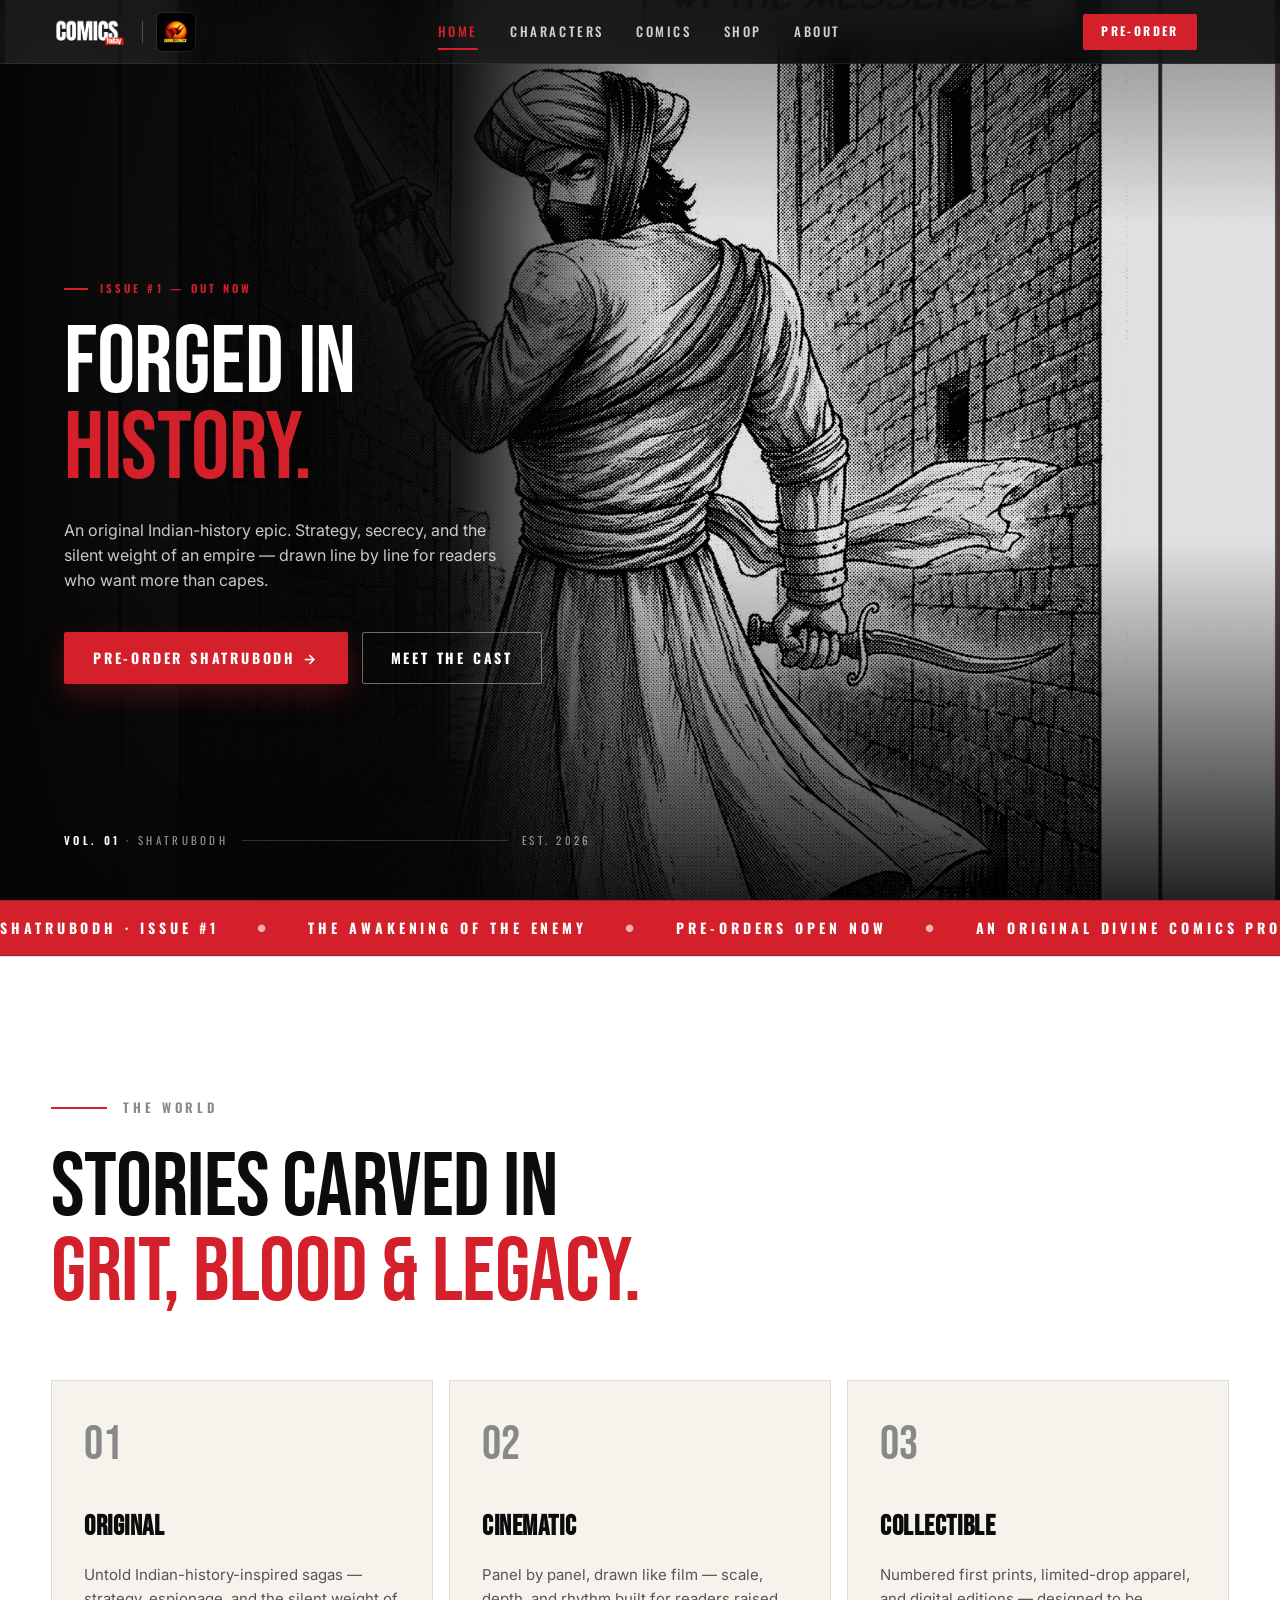
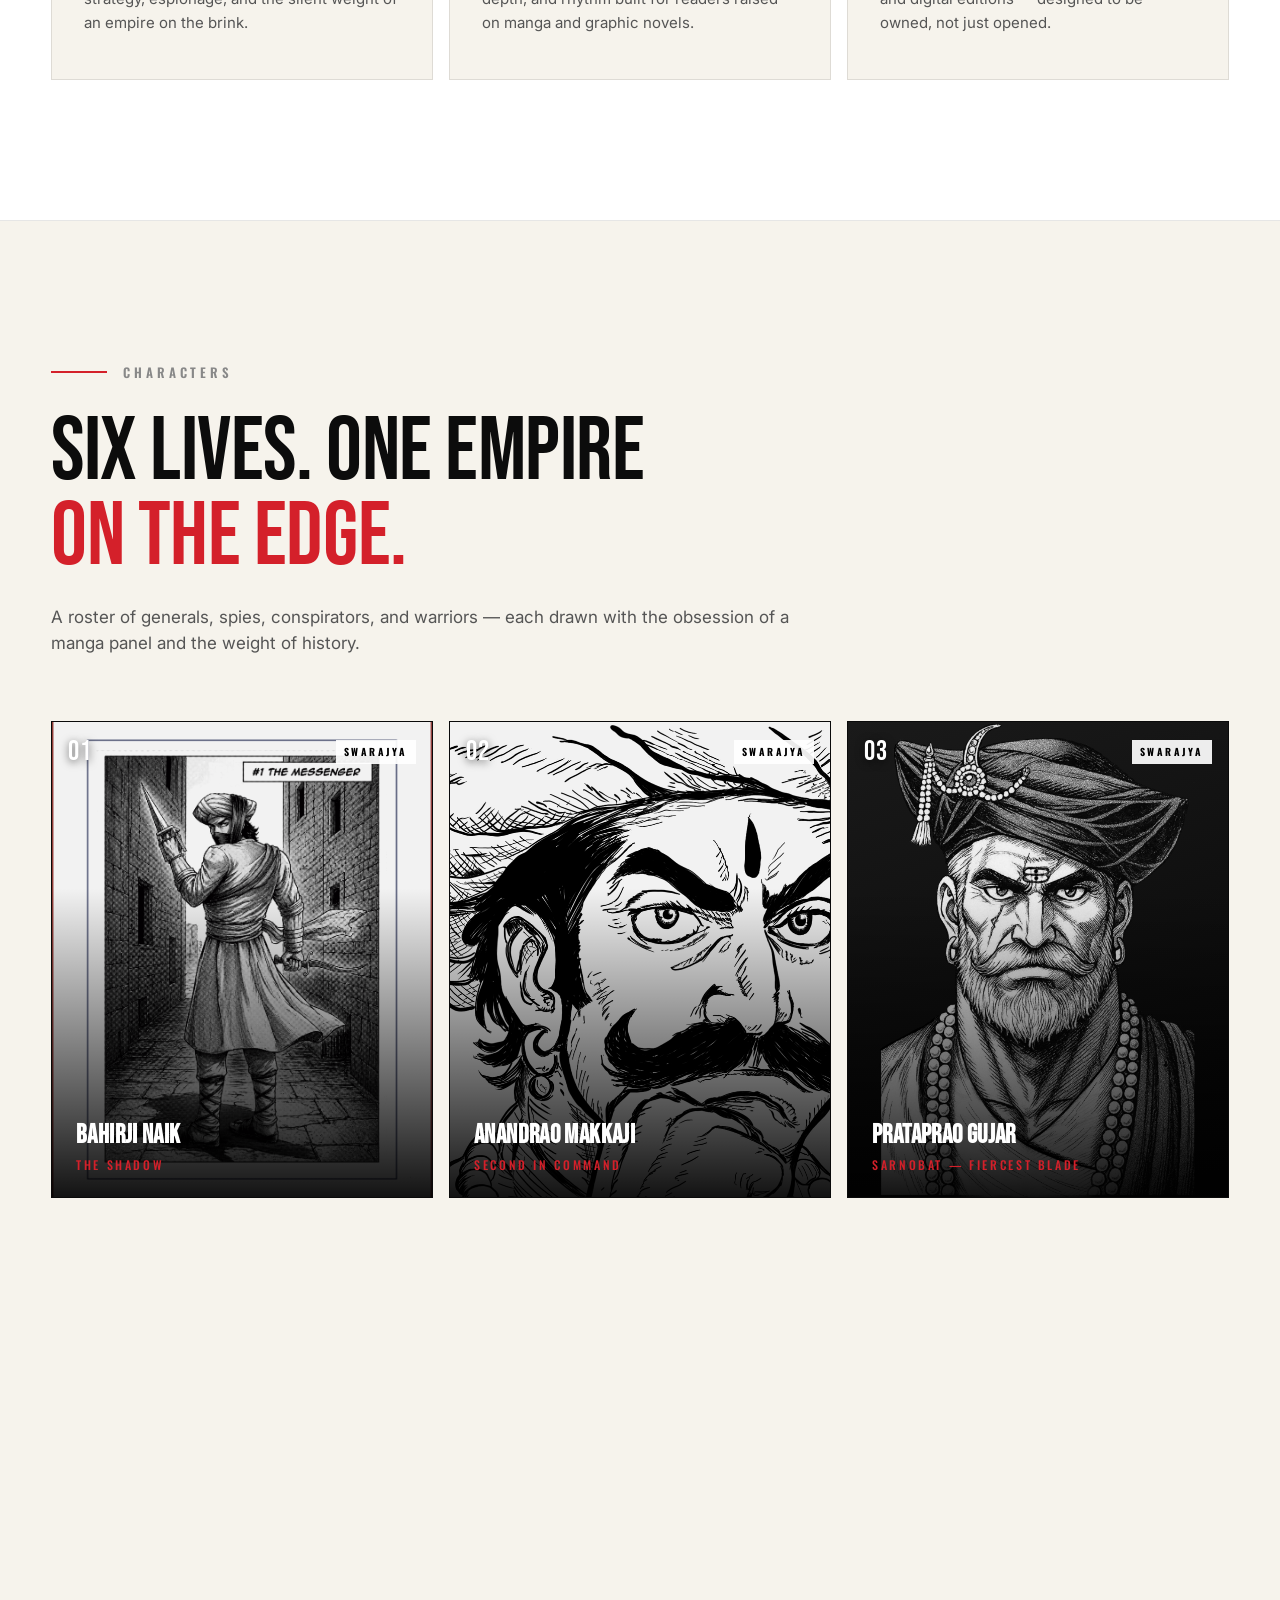
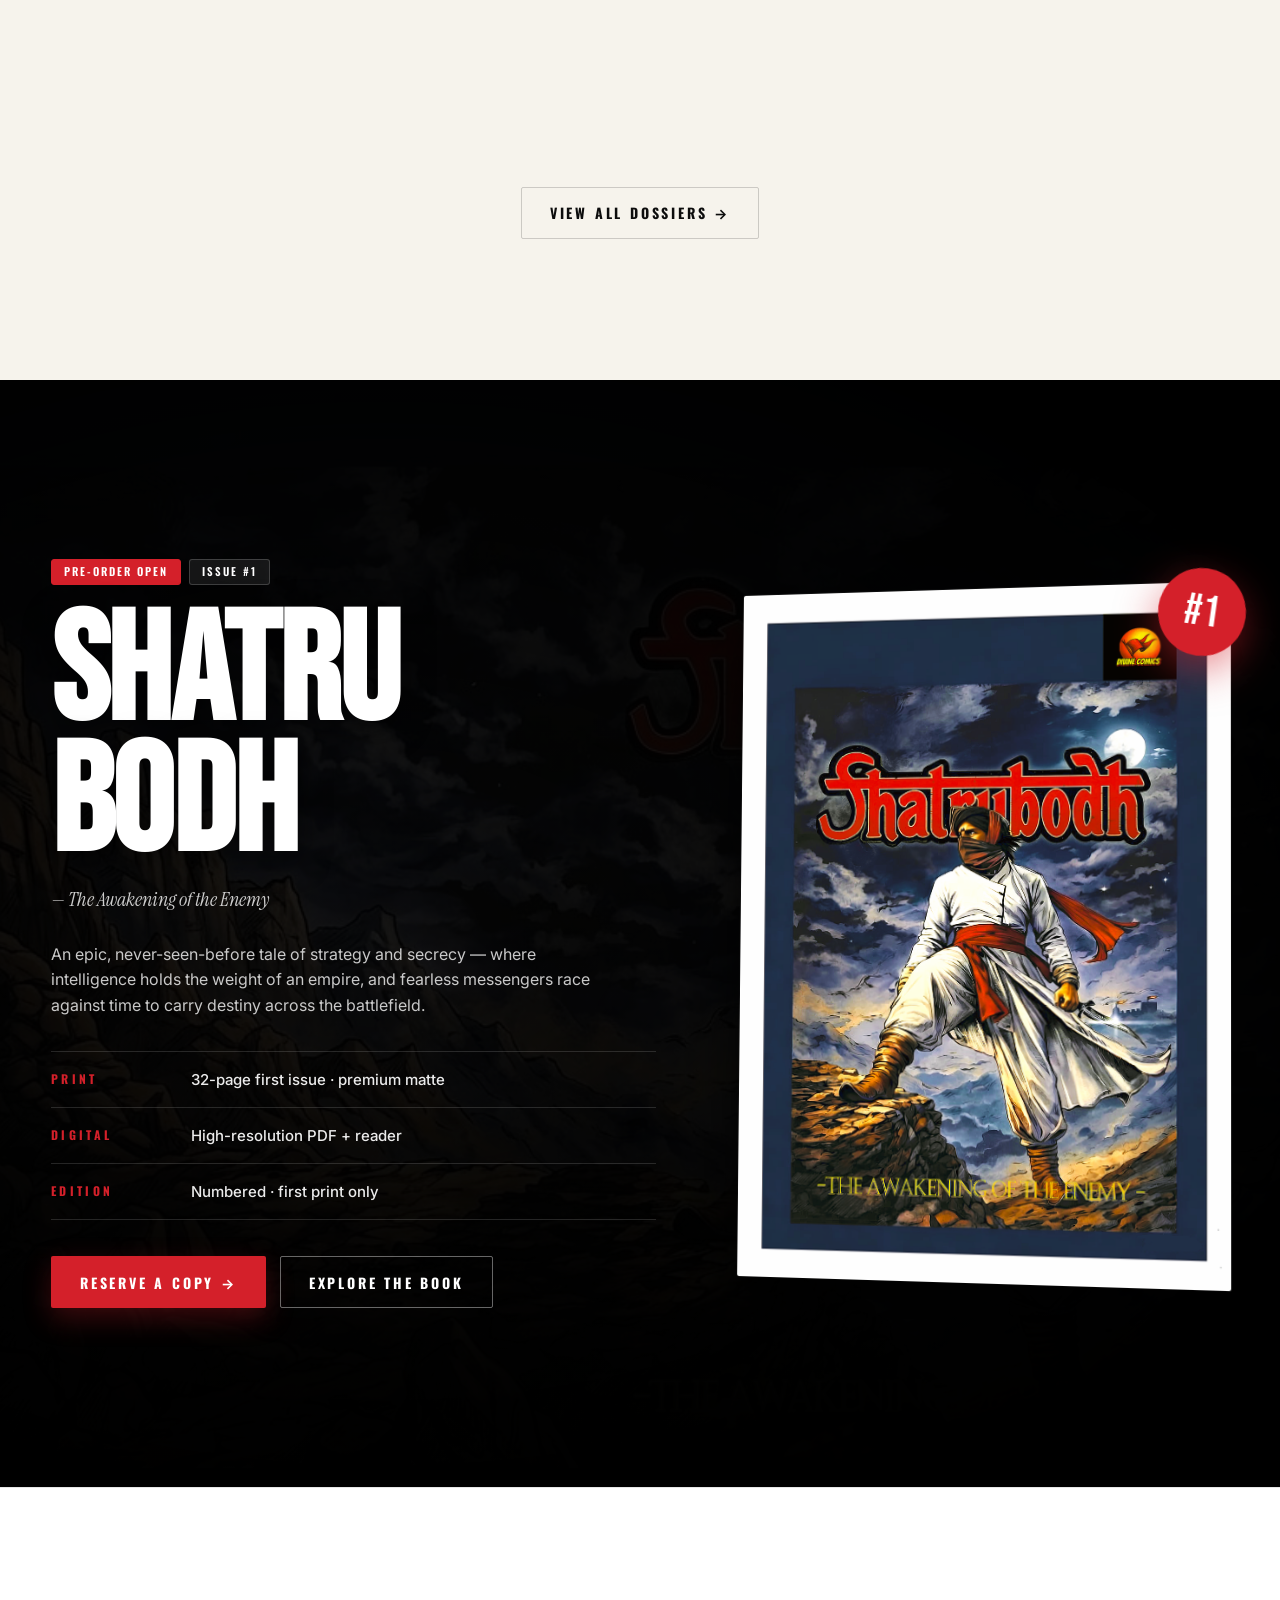
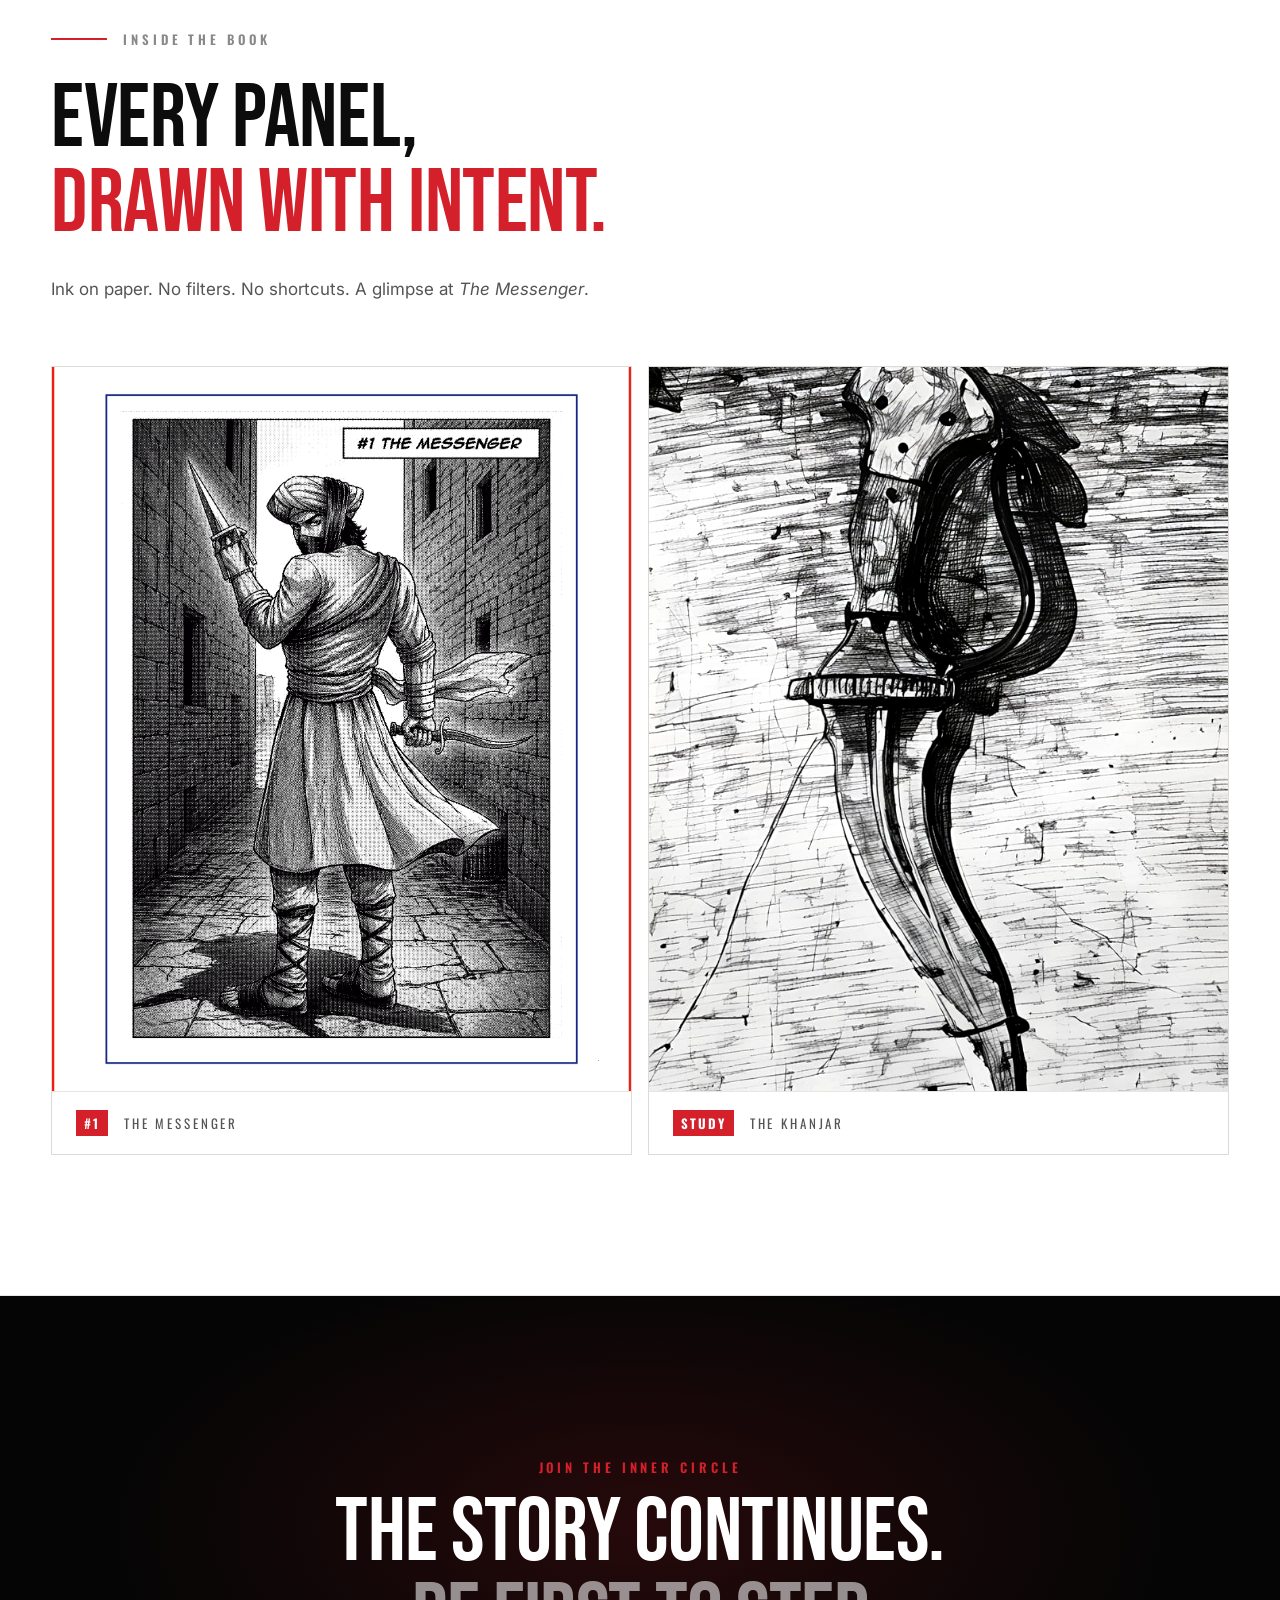
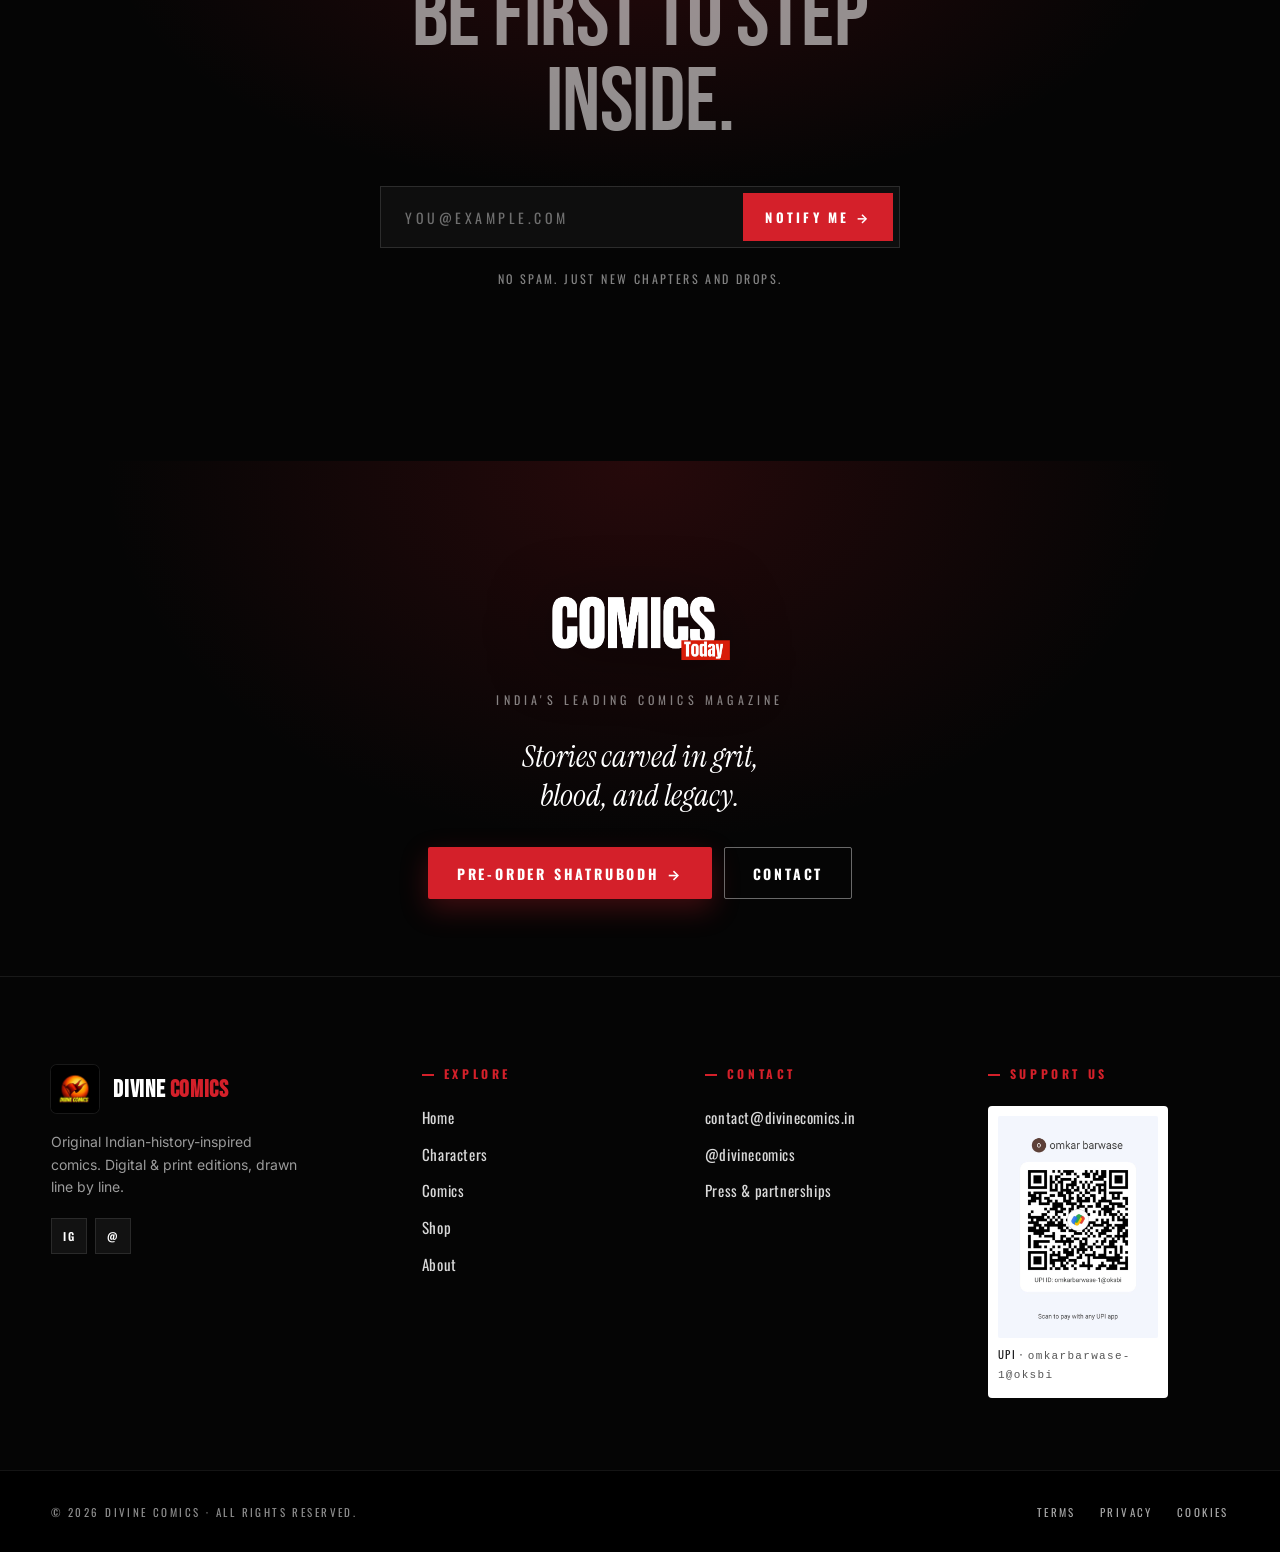
==== commit e6acc490: "Footer tagline: India's Leading Comics Magazine" ====
--- a/index.html
+++ b/index.html
@@ -253,7 +253,7 @@
     <div class="footer__banner-mark">
       <img src="images/comics-today-logo.png" alt="Comics Today" />
     </div>
-    <p class="footer__banner-tag">A Divine Comics Publication</p>
+    <p class="footer__banner-tag">India's Leading Comics Magazine</p>
     <p class="footer__banner-line">Stories carved in grit, blood, and legacy.</p>
     <div class="footer__banner-cta">
       <a href="comics.html#shatrubodh" class="btn btn--red">PRE-ORDER SHATRUBODH →</a>
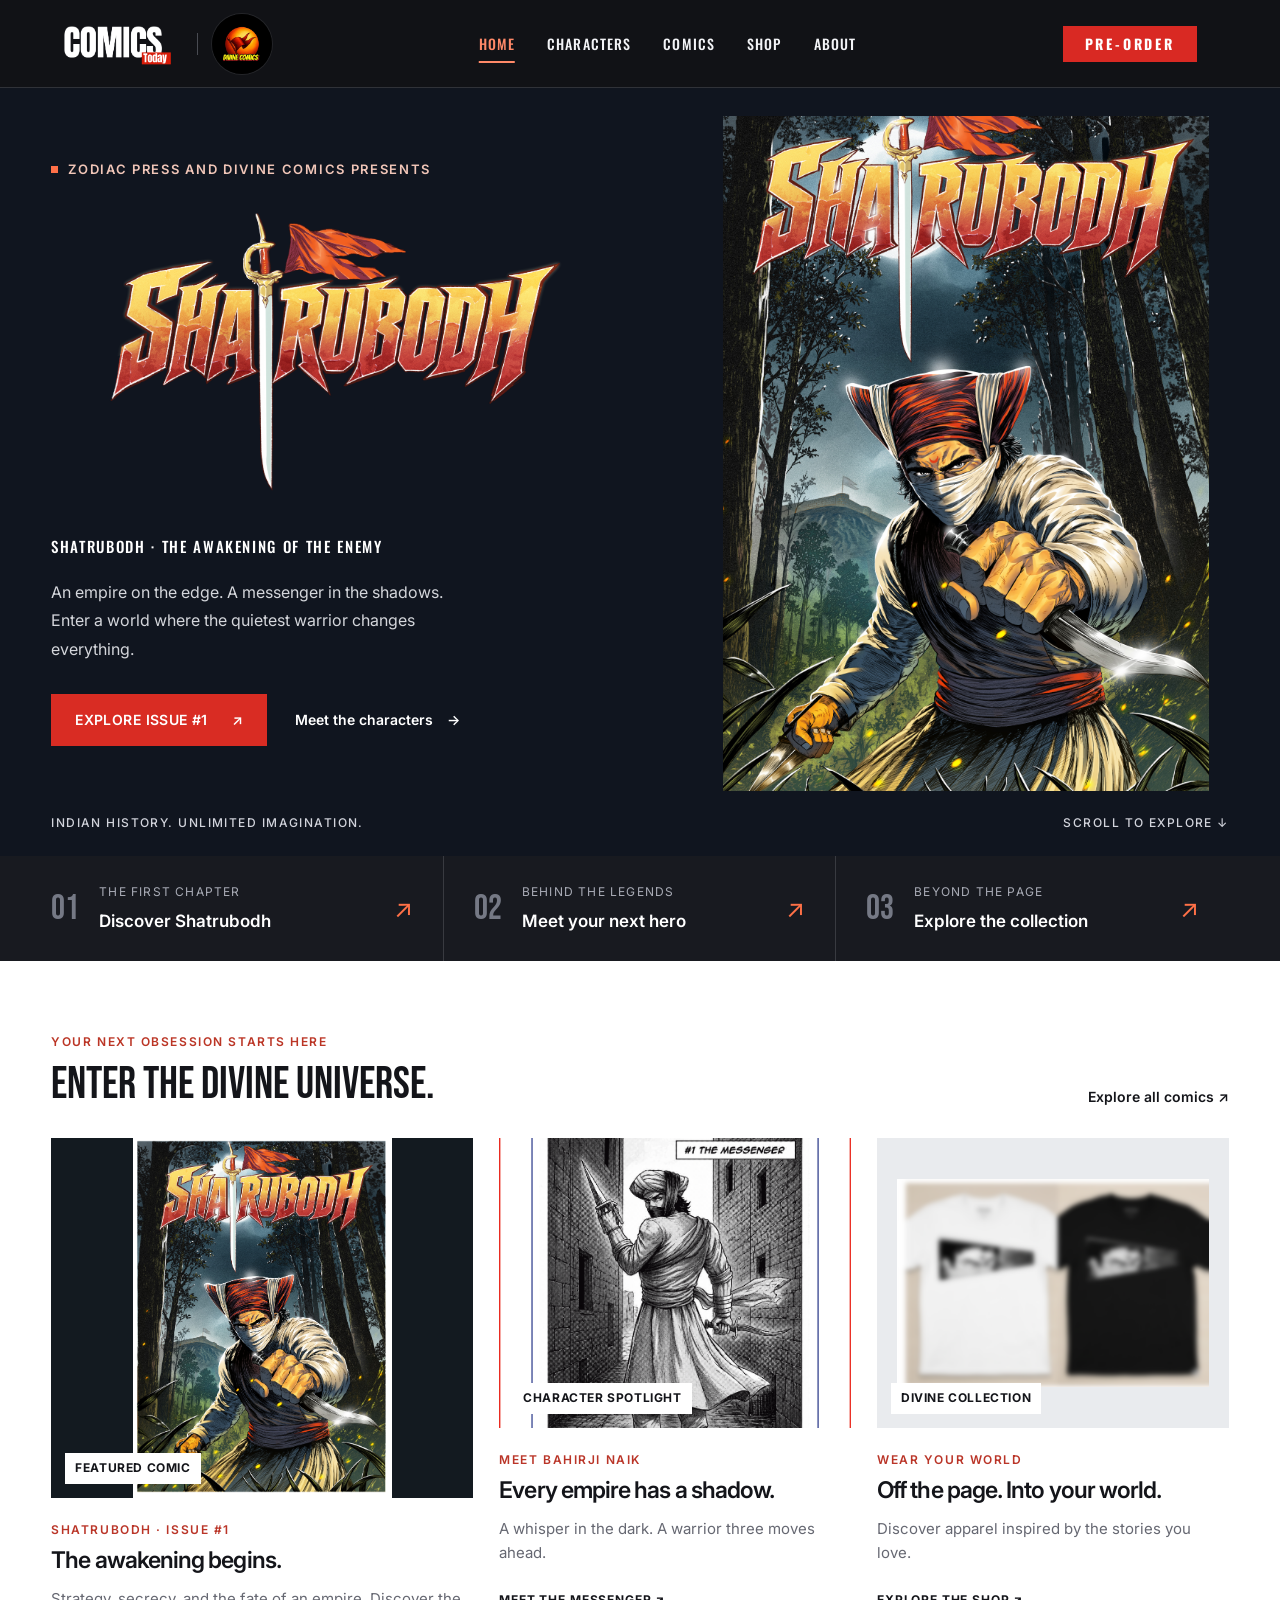
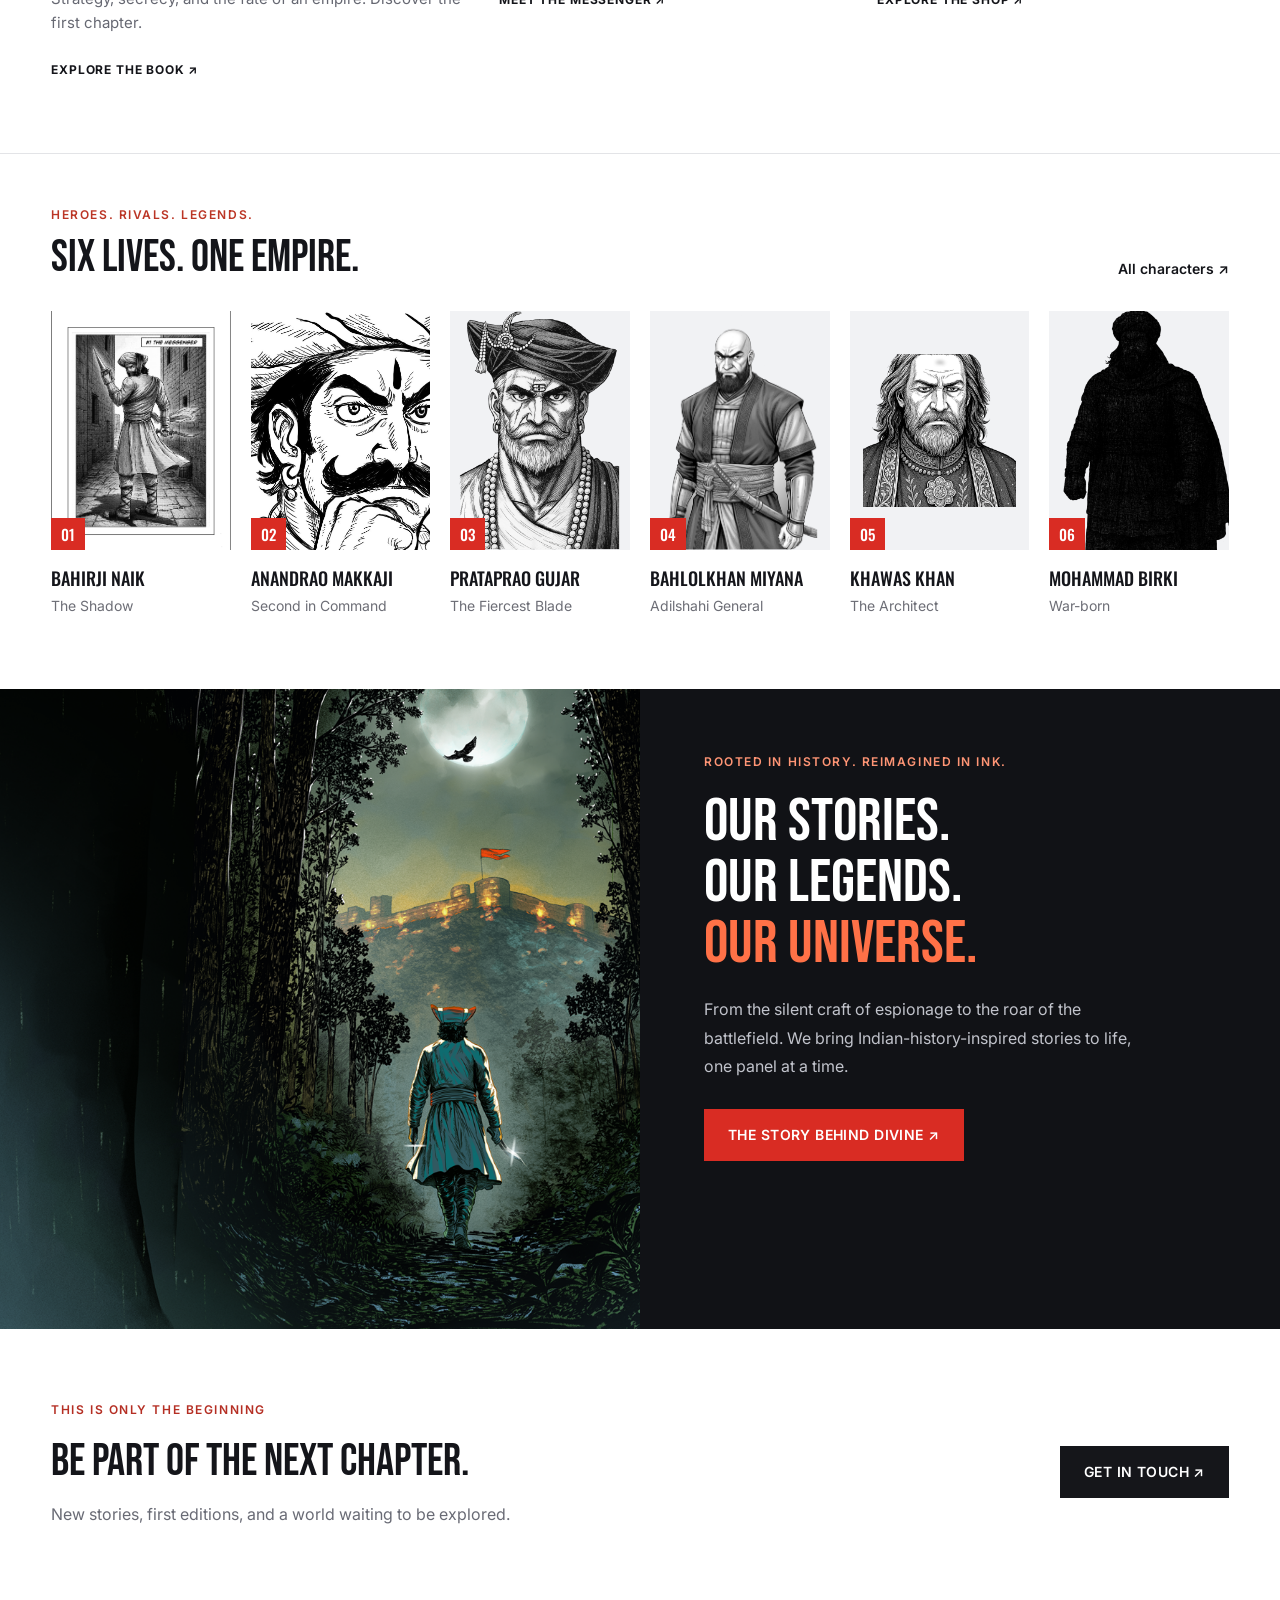
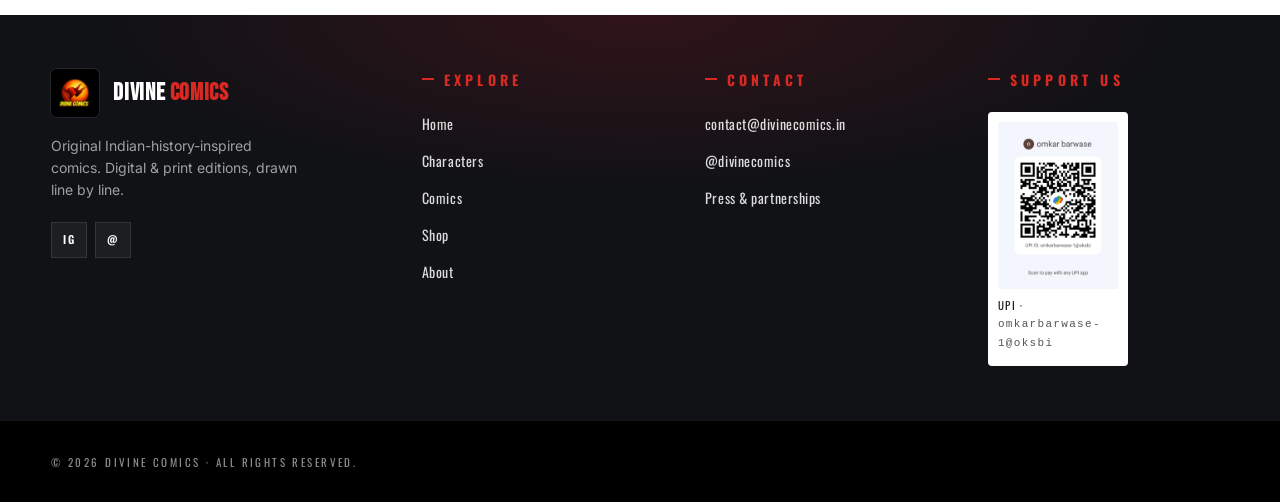
==== commit 3ea2618c: "Import Codex redesign option as-is (unevaluated baseline) Straight import of divine-comics-claude-ha" ====
--- a/index.html
+++ b/index.html
@@ -3,16 +3,18 @@
 <head>
 <meta charset="utf-8" />
 <meta name="viewport" content="width=device-width,initial-scale=1,viewport-fit=cover" />
-<meta name="theme-color" content="#f6f3ec" />
-<title>Divine Comics — Stories carved in grit, blood, and legacy.</title>
+<meta name="theme-color" content="#111216" />
+<title>Divine Comics — Enter a New Universe</title>
 <meta name="description" content="Original Indian-history-inspired comics. Cinematic storytelling, drawn line by line. Pre-order Shatrubodh — The Awakening of the Enemy." />
 <link rel="icon" type="image/png" href="images/logo.jpg" />
 <link rel="preconnect" href="https://fonts.googleapis.com" />
 <link rel="preconnect" href="https://fonts.gstatic.com" crossorigin />
 <link href="https://fonts.googleapis.com/css2?family=Bebas+Neue&family=Instrument+Serif:ital@0;1&family=Oswald:wght@400;500;600;700&family=Inter:wght@300;400;500;600;700&display=swap" rel="stylesheet" />
 <link rel="stylesheet" href="styles.css" />
+<link rel="stylesheet" href="modern.css" />
 </head>
 <body data-page="home">
+<a class="skip-link" href="#top">Skip to content</a>
 
 <header class="nav" id="nav">
   <div class="nav__inner">
@@ -36,215 +38,45 @@
 </header>
 
 <main id="top">
-
-<!-- HERO -->
-<section class="hero">
-  <div class="hero__media" aria-hidden="true">
-    <img src="images/bahirji-naik.png" alt="" loading="eager" fetchpriority="high" />
-    <div class="hero__veil"></div>
-    <div class="hero__grain"></div>
+<section class="masthead" aria-labelledby="hero-title">
+  <div class="masthead__art masthead__art--cover"><span class="cover-crop"><img src="images/shatrubodh-official-cover.jpg" alt="Shatrubodh cover featuring its illustrated title and a masked warrior in a forest" width="2953" height="4100" fetchpriority="high"></span></div>
+  <div class="masthead__copy"><p class="kicker"><span></span> Zodiac Press and Divine Comics Presents</p>
+  <h1 id="hero-title" class="masthead__title-art"><img src="images/shatrubodh-title.png" alt="Shatrubodh" width="2953" height="1713" fetchpriority="high"></h1>
+  <p class="masthead__subtitle">SHATRUBODH · THE AWAKENING OF THE ENEMY</p>
+  <p class="masthead__description">An empire on the edge. A messenger in the shadows.<br>Enter a world where the quietest warrior changes everything.</p>
+  <div class="masthead__actions"><a class="dc-button" href="comics.html#shatrubodh">EXPLORE ISSUE #1 <span>↗</span></a><a class="text-link" href="characters.html">Meet the characters <span>→</span></a></div>
   </div>
-  <div class="hero__stage">
-    <p class="hero__tagline reveal">Issue #1 — Out Now</p>
-    <h1 class="hero__title reveal" style="--d:.1s">
-      Forged in <em>history.</em>
-    </h1>
-    <p class="hero__sub reveal" style="--d:.22s">
-      An original Indian-history epic. Strategy, secrecy, and the silent weight of an empire — drawn line by line for readers who want more than capes.
-    </p>
-    <div class="hero__cta reveal" style="--d:.34s">
-      <a href="comics.html#shatrubodh" class="btn btn--red">PRE-ORDER SHATRUBODH →</a>
-      <a href="characters.html" class="btn btn--ghost-light">MEET THE CAST</a>
-    </div>
-    <div class="hero__meta" aria-hidden="true">
-      <span><b>Vol. 01</b> · Shatrubodh</span>
-      <span class="rule"></span>
-      <span>Est. 2026</span>
-    </div>
-  </div>
+  <div class="masthead__bottom"><span>INDIAN HISTORY. UNLIMITED IMAGINATION.</span><a href="#discover">SCROLL TO EXPLORE ↓</a></div>
 </section>
-
-<!-- MARQUEE -->
-<aside class="marquee" aria-hidden="true">
-  <div class="marquee__track">
-    <span>SHATRUBODH · ISSUE #1</span><span class="marquee__dot">●</span>
-    <span>THE AWAKENING OF THE ENEMY</span><span class="marquee__dot">●</span>
-    <span>PRE-ORDERS OPEN NOW</span><span class="marquee__dot">●</span>
-    <span>AN ORIGINAL DIVINE COMICS PRODUCTION</span><span class="marquee__dot">●</span>
-    <span>SHATRUBODH · ISSUE #1</span><span class="marquee__dot">●</span>
-    <span>THE AWAKENING OF THE ENEMY</span><span class="marquee__dot">●</span>
-    <span>PRE-ORDERS OPEN NOW</span><span class="marquee__dot">●</span>
-    <span>AN ORIGINAL DIVINE COMICS PRODUCTION</span><span class="marquee__dot">●</span>
-  </div>
-</aside>
-
-<!-- WORLD -->
-<section class="world section">
-  <div class="container">
-    <div class="section__head">
-      <span class="section__rule"></span>
-      <p class="eyebrow reveal">THE WORLD</p>
-    </div>
-    <h2 class="display reveal">
-      STORIES CARVED IN<br/>
-      <span class="ink">GRIT, BLOOD &amp; LEGACY.</span>
-    </h2>
-    <div class="world__grid">
-      <div class="world__card reveal">
-        <div class="world__num">01</div>
-        <h3>ORIGINAL</h3>
-        <p>Untold Indian-history-inspired sagas — strategy, espionage, and the silent weight of an empire on the brink.</p>
-      </div>
-      <div class="world__card reveal" style="--d:.1s">
-        <div class="world__num">02</div>
-        <h3>CINEMATIC</h3>
-        <p>Panel by panel, drawn like film — scale, depth, and rhythm built for readers raised on manga and graphic novels.</p>
-      </div>
-      <div class="world__card reveal" style="--d:.2s">
-        <div class="world__num">03</div>
-        <h3>COLLECTIBLE</h3>
-        <p>Numbered first prints, limited-drop apparel, and digital editions — designed to be owned, not just opened.</p>
-      </div>
-    </div>
-  </div>
+<section class="feature-strip" aria-label="Explore Divine Comics">
+ <a href="comics.html#shatrubodh"><span class="strip-no">01</span><span><small>THE FIRST CHAPTER</small><strong>Discover Shatrubodh</strong></span><span class="strip-arrow">↗</span></a>
+ <a href="characters.html"><span class="strip-no">02</span><span><small>BEHIND THE LEGENDS</small><strong>Meet your next hero</strong></span><span class="strip-arrow">↗</span></a>
+ <a href="shop.html"><span class="strip-no">03</span><span><small>BEYOND THE PAGE</small><strong>Explore the collection</strong></span><span class="strip-arrow">↗</span></a>
 </section>
-
-<!-- CHARACTER PREVIEW -->
-<section class="characters section">
-  <div class="container">
-    <div class="section__head">
-      <span class="section__rule"></span>
-      <p class="eyebrow reveal">CHARACTERS</p>
-    </div>
-    <h2 class="display reveal">SIX LIVES. ONE EMPIRE<br/><span class="ink">ON THE EDGE.</span></h2>
-    <p class="lead reveal">A roster of generals, spies, conspirators, and warriors — each drawn with the obsession of a manga panel and the weight of history.</p>
-
-    <div class="chars__grid">
-      <a class="cchar reveal" href="characters.html#bahirji">
-        <div class="cchar__media">
-          <img src="images/bahirji-naik.png" alt="Bahirji Naik" loading="lazy" />
-          <span class="cchar__num">01</span>
-          <span class="cchar__side">SWARAJYA</span>
-        </div>
-        <div class="cchar__body"><h3>BAHIRJI NAIK</h3><p>The Shadow</p></div>
-      </a>
-      <a class="cchar reveal" href="characters.html#anandrao" style="--d:.06s">
-        <div class="cchar__media">
-          <img src="images/anandrao.jpg" alt="Anandrao Makkaji" loading="lazy" />
-          <span class="cchar__num">02</span>
-          <span class="cchar__side">SWARAJYA</span>
-        </div>
-        <div class="cchar__body"><h3>ANANDRAO MAKKAJI</h3><p>Second in Command</p></div>
-      </a>
-      <a class="cchar reveal" href="characters.html#prataprao" style="--d:.12s">
-        <div class="cchar__media">
-          <img src="images/prataprao.png" alt="Sarnobat Prataprao Gujar" loading="lazy" />
-          <span class="cchar__num">03</span>
-          <span class="cchar__side">SWARAJYA</span>
-        </div>
-        <div class="cchar__body"><h3>PRATAPRAO GUJAR</h3><p>Sarnobat — Fiercest Blade</p></div>
-      </a>
-      <a class="cchar reveal" href="characters.html#bahlolkhan" style="--d:.18s">
-        <div class="cchar__media">
-          <img src="images/bahlolkhan.png" alt="Bahlolkhan Miyana" loading="lazy" />
-          <span class="cchar__num">04</span>
-          <span class="cchar__side cchar__side--enemy">ADILSHAHI</span>
-        </div>
-        <div class="cchar__body"><h3>BAHLOLKHAN MIYANA</h3><p>Adilshahi General</p></div>
-      </a>
-      <a class="cchar reveal" href="characters.html#khawas" style="--d:.24s">
-        <div class="cchar__media">
-          <img src="images/khawas-khan.png" alt="Khawas Khan" loading="lazy" />
-          <span class="cchar__num">05</span>
-          <span class="cchar__side cchar__side--enemy">ADILSHAHI</span>
-        </div>
-        <div class="cchar__body"><h3>KHAWAS KHAN</h3><p>Wazir — The Architect</p></div>
-      </a>
-      <a class="cchar reveal" href="characters.html#birki" style="--d:.3s">
-        <div class="cchar__media">
-          <img src="images/mohammad-birki.png" alt="Mohammad Birki" loading="lazy" />
-          <span class="cchar__num">06</span>
-          <span class="cchar__side cchar__side--enemy">PATHAN ARMY</span>
-        </div>
-        <div class="cchar__body"><h3>MOHAMMAD BIRKI</h3><p>War-born — Pathan</p></div>
-      </a>
-    </div>
-
-    <div style="text-align: center; margin-top: 24px;">
-      <a href="characters.html" class="btn btn--ghost">VIEW ALL DOSSIERS →</a>
-    </div>
-  </div>
+<section class="discovery dc-section" id="discover">
+ <div class="dc-heading"><div><p class="kicker">YOUR NEXT OBSESSION STARTS HERE</p><h2>ENTER THE DIVINE UNIVERSE.</h2></div><a class="text-link" href="comics.html">Explore all comics ↗</a></div>
+ <div class="editorial-grid">
+  <a class="editorial-card editorial-card--large" href="comics.html#shatrubodh"><div class="editorial-card__image"><span class="cover-crop"><img src="images/shatrubodh-official-cover.jpg" alt="Shatrubodh issue one cover" loading="lazy"></span><span class="label">FEATURED COMIC</span></div><p class="kicker">SHATRUBODH · ISSUE #1</p><h3>The awakening begins.</h3><p>Strategy, secrecy, and the fate of an empire. Discover the first chapter.</p><span class="card-link">EXPLORE THE BOOK ↗</span></a>
+  <a class="editorial-card" href="characters.html#bahirji"><div class="editorial-card__image"><img src="images/bahirji-naik.png" alt="Black-and-white illustration of Bahirji Naik with his khanjar" loading="lazy"><span class="label">CHARACTER SPOTLIGHT</span></div><p class="kicker">MEET BAHIRJI NAIK</p><h3>Every empire has a shadow.</h3><p>A whisper in the dark. A warrior three moves ahead.</p><span class="card-link">MEET THE MESSENGER ↗</span></a>
+  <a class="editorial-card" href="shop.html"><div class="editorial-card__image editorial-card__image--shop"><img src="images/tshirts.png" alt="Divine Comics T-shirt collection" loading="lazy"><span class="label">DIVINE COLLECTION</span></div><p class="kicker">WEAR YOUR WORLD</p><h3>Off the page. Into your world.</h3><p>Discover apparel inspired by the stories you love.</p><span class="card-link">EXPLORE THE SHOP ↗</span></a>
+ </div>
 </section>
-
-<!-- FEATURED COMIC -->
-<section class="featured" id="shatrubodh">
-  <div class="featured__bg" aria-hidden="true">
-    <img src="images/shatrubodh-wide.jpg" alt="" loading="lazy" />
-  </div>
-  <div class="container featured__inner">
-    <div class="featured__copy reveal">
-      <div class="featured__chips">
-        <span class="chip chip--red">PRE-ORDER OPEN</span>
-        <span class="chip chip--ghost">ISSUE #1</span>
-      </div>
-      <h2 class="featured__title">SHATRU<br/>BODH</h2>
-      <p class="featured__sub">— The Awakening of the Enemy</p>
-      <p class="featured__text">
-        An epic, never-seen-before tale of strategy and secrecy — where intelligence holds the weight of an empire, and fearless messengers race against time to carry destiny across the battlefield.
-      </p>
-      <ul class="featured__list">
-        <li><span>PRINT</span><b>32-page first issue · premium matte</b></li>
-        <li><span>DIGITAL</span><b>High-resolution PDF + reader</b></li>
-        <li><span>EDITION</span><b>Numbered · first print only</b></li>
-      </ul>
-      <div class="featured__cta">
-        <a href="mailto:contact@divinecomics.in?subject=Shatrubodh%20pre-order" class="btn btn--red">RESERVE A COPY →</a>
-        <a href="comics.html" class="btn btn--ghost-light">EXPLORE THE BOOK</a>
-      </div>
-    </div>
-    <div class="featured__cover reveal">
-      <img src="images/shatrubodh-cover.png" alt="Shatrubodh Issue 1 cover" loading="lazy" />
-      <span class="featured__sticker">#1</span>
-    </div>
-  </div>
+<section class="cast-section dc-section">
+ <div class="dc-heading"><div><p class="kicker">HEROES. RIVALS. LEGENDS.</p><h2>SIX LIVES. ONE EMPIRE.</h2></div><a class="text-link" href="characters.html">All characters ↗</a></div>
+ <div class="cast-grid">
+ <a class="cast-card" href="characters.html#bahirji"><div><img src="images/bahirji-naik.png" alt="BAHIRJI NAIK" loading="lazy"><span>01</span></div><h3>BAHIRJI NAIK</h3><p>The Shadow</p></a>
+<a class="cast-card" href="characters.html#anandrao"><div><img src="images/anandrao.jpg" alt="ANANDRAO MAKKAJI" loading="lazy"><span>02</span></div><h3>ANANDRAO MAKKAJI</h3><p>Second in Command</p></a>
+<a class="cast-card" href="characters.html#prataprao"><div><img src="images/prataprao.png" alt="PRATAPRAO GUJAR" loading="lazy"><span>03</span></div><h3>PRATAPRAO GUJAR</h3><p>The Fiercest Blade</p></a>
+<a class="cast-card" href="characters.html#bahlolkhan"><div><img src="images/bahlolkhan.png" alt="BAHLOLKHAN MIYANA" loading="lazy"><span>04</span></div><h3>BAHLOLKHAN MIYANA</h3><p>Adilshahi General</p></a>
+<a class="cast-card" href="characters.html#khawas"><div><img src="images/khawas-khan.png" alt="KHAWAS KHAN" loading="lazy"><span>05</span></div><h3>KHAWAS KHAN</h3><p>The Architect</p></a>
+<a class="cast-card" href="characters.html#birki"><div><img src="images/mohammad-birki.png" alt="MOHAMMAD BIRKI" loading="lazy"><span>06</span></div><h3>MOHAMMAD BIRKI</h3><p>War-born</p></a>
+ </div>
 </section>
-
-<!-- INTERIOR PEEK -->
-<section class="peek section">
-  <div class="container">
-    <div class="section__head">
-      <span class="section__rule"></span>
-      <p class="eyebrow reveal">INSIDE THE BOOK</p>
-    </div>
-    <h2 class="display reveal">EVERY PANEL,<br/><span class="ink">DRAWN WITH INTENT.</span></h2>
-    <p class="lead reveal">Ink on paper. No filters. No shortcuts. A glimpse at <em>The Messenger</em>.</p>
-  </div>
-  <div class="peek__grid container">
-    <figure class="peek__page reveal">
-      <img src="images/bahirji-naik.png" alt="Page 1 — The Messenger" loading="lazy" />
-      <figcaption><span>#1</span> THE MESSENGER</figcaption>
-    </figure>
-    <figure class="peek__page reveal" style="--d:.1s">
-      <img src="images/khanjar.jpg" alt="Khanjar — weapon study" loading="lazy" />
-      <figcaption><span>STUDY</span> THE KHANJAR</figcaption>
-    </figure>
-  </div>
+<section class="origin-feature">
+ <div class="origin-feature__art origin-feature__art--forest"><span class="cover-crop cover-crop--forest"><img src="images/shatrubodh-forest.png" alt="A warrior approaches a distant fort through a moonlit forest" width="1000" height="1395" loading="lazy"></span></div>
+ <div class="origin-feature__copy"><p class="kicker">ROOTED IN HISTORY. REIMAGINED IN INK.</p><h2>OUR STORIES.<br>OUR LEGENDS.<br><em>OUR UNIVERSE.</em></h2><p>From the silent craft of espionage to the roar of the battlefield. We bring Indian-history-inspired stories to life, one panel at a time.</p><a class="dc-button" href="about.html">THE STORY BEHIND DIVINE ↗</a></div>
 </section>
-
-<!-- CLOSING -->
-<section class="closing">
-  <div class="container reveal">
-    <p class="eyebrow eyebrow--red">JOIN THE INNER CIRCLE</p>
-    <h2 class="display display--white">THE STORY CONTINUES.<br/><span class="muted">BE FIRST TO STEP INSIDE.</span></h2>
-    <form class="closing__form" onsubmit="handleSubscribe(event)">
-      <label for="email" class="sr-only">Your email</label>
-      <input id="email" type="email" required placeholder="YOU@EXAMPLE.COM" autocomplete="email" />
-      <button type="submit">NOTIFY ME →</button>
-    </form>
-    <p class="closing__note" id="formNote">No spam. Just new chapters and drops.</p>
-  </div>
-</section>
-
+<section class="join-banner dc-section"><div><p class="kicker">THIS IS ONLY THE BEGINNING</p><h2>BE PART OF THE NEXT CHAPTER.</h2><p>New stories, first editions, and a world waiting to be explored.</p></div><a href="mailto:contact@divinecomics.in?subject=Divine%20Comics%20updates" class="dc-button dc-button--white">GET IN TOUCH ↗</a></section>
 </main>
 
 <footer class="footer">
--- a/styles.css
+++ b/styles.css
@@ -861,6 +861,15 @@
 @media (max-width: 900px) { .peek__grid { grid-template-columns: 1fr; } }
 
 /* ============================================================
+   SYNOPSIS  (comics page)
+   ============================================================ */
+.synopsis__grid {
+  display: grid; grid-template-columns: 1fr 1.4fr;
+  gap: clamp(40px, 6vw, 100px); align-items: start;
+}
+@media (max-width: 900px) { .synopsis__grid { grid-template-columns: 1fr; } }
+
+/* ============================================================
    SHOP
    ============================================================ */
 .shop { background: var(--bg); }
--- a/modern.css
+++ b/modern.css
@@ -0,0 +1,134 @@
+/* Divine Comics — bold editorial universe */
+:root{--bg:#fff;--bg-soft:#f3f4f6;--bg-3:#eef0f3;--fg:#14151a;--ink:#14151a;--red:#d92923;--red-h:#b61f1b;--nav-h:88px;--container:1440px}
+::selection{background:#ff5d36;color:#fff}
+:focus-visible{outline:3px solid #f16339;outline-offset:5px}
+[id]{scroll-margin-top:110px}
+.nav{background:#fff;backdrop-filter:none;border-bottom:1px solid #e4e4e4;height:88px}
+.nav.is-hidden{transform:none}
+.nav__inner{max-width:1440px;height:88px}
+.nav .nav__links a{color:#202126;font-size:14px;letter-spacing:.08em}
+.nav .nav__links a:hover,.nav .nav__links a.is-active{color:#c82b21}
+.nav__logo{height:54px;width:132px;background:transparent;border:0;border-radius:0}
+.nav__logo img{width:100%;height:100%;object-fit:contain}
+.nav__logo--mark{height:60px;width:60px;border-radius:50%;overflow:hidden}
+.nav__divider{background:#ddd}
+.nav__cta{background:#16171b;color:#fff;border:0;border-radius:0;font-size:14px;padding:12px 22px}
+.nav .nav__menu span{background:#17181b}
+.skip-link{position:fixed;top:0;left:16px;z-index:200;transform:translateY(-120%);background:#fff;color:#111;padding:12px 20px}
+.skip-link:focus{transform:translateY(0)}
+@media(max-width:980px){.nav__menu{grid-column:3;justify-self:end}.nav__links{visibility:hidden;background:#fff}.nav.is-open .nav__links{visibility:visible}}
+.btn{border-radius:0;letter-spacing:.08em;box-shadow:none;min-height:48px;height:auto;padding-block:14px;white-space:normal;text-align:center}
+.eyebrow,.chip{font-size:14px}
+.section{padding-block:80px}
+.display{font-size:clamp(36px,5.2vw,76px)}
+.page-hero h1{font-size:clamp(58px,8vw,110px)}
+.marquee{background:#17181b;color:#fff}
+.marquee__track{animation:none;flex-wrap:wrap;justify-content:center}
+.marquee__track span{font-size:14px}
+.footer__banner{display:none}
+.footer{background:#111216}
+.footer__grid{padding-block:54px}
+.footer__bar nav{display:none}
+.footer__qr{max-width:140px}
+.footer__col h4{font-size:14px}
+.footer__brand p,.footer__col a{font-size:14px}
+.reveal{opacity:1;transform:none}
+.masthead{position:relative;isolation:isolate;background:#10151f;min-height:650px;margin-top:88px;color:#fff;overflow:hidden;display:flex;align-items:center}
+.masthead__art{position:absolute;inset:0 0 0 33%;z-index:-2}
+.masthead__art img{height:100%;width:100%;object-fit:cover;object-position:center 52%}
+.masthead:after{content:"";position:absolute;inset:0;z-index:-1;background:linear-gradient(90deg,#10151f 0%,rgba(16,21,31,.96) 24%,rgba(16,21,31,.64) 44%,rgba(16,21,31,.04) 72%),linear-gradient(0deg,rgba(9,12,20,.8),transparent 25%)}
+.masthead__copy{width:min(1440px,100%);margin:auto;padding:72px var(--pad-x) 110px}
+.kicker{font:600 13px/1.5 Inter,sans-serif;letter-spacing:.13em;margin:0 0 18px;text-transform:uppercase}
+.masthead .kicker{color:#f1c6b8;display:flex;align-items:center;gap:10px}
+.masthead .kicker span{width:7px;height:7px;background:#ff7048}
+.masthead h1{font:400 clamp(64px,7vw,110px)/.94 var(--display);letter-spacing:-.015em;margin:24px 0}
+.masthead h1 em{font-style:normal;color:#ff7147}
+.masthead__subtitle{font:500 15px/1.6 var(--condensed);letter-spacing:.11em}
+.masthead__description{color:#d4d6db;font-size:16px;line-height:1.8;max-width:430px;margin:20px 0 30px}
+.masthead__actions{display:flex;align-items:center;gap:28px;flex-wrap:wrap}
+.dc-button{display:inline-flex;align-items:center;justify-content:center;gap:24px;padding:16px 24px;background:#d92c23;color:#fff;font:600 14px/1.4 Inter,sans-serif;letter-spacing:.03em;transition:background .2s,transform .2s;min-height:52px}
+.dc-button:hover{background:#b3231b;transform:translateY(-2px)}
+.text-link{font:600 14px/1.6 Inter,sans-serif;display:inline-flex;gap:14px;align-items:center;text-underline-offset:6px}
+.text-link:hover{text-decoration:underline}
+.masthead__bottom{position:absolute;bottom:24px;left:var(--pad-x);right:var(--pad-x);display:flex;justify-content:space-between;font:500 12px/1.5 Inter,sans-serif;letter-spacing:.12em;color:#d2d4dc}
+.feature-strip{display:grid;grid-template-columns:repeat(3,1fr);background:#181a20;color:#fff;padding:0 var(--pad-x)}
+.feature-strip>a{display:flex;align-items:center;gap:20px;padding:27px 30px;border-right:1px solid #383a40;transition:background .2s}
+.feature-strip>a:first-child{padding-left:0}.feature-strip>a:last-child{border:0}
+.feature-strip>a:hover{background:#262830}
+.strip-no{font:400 35px var(--display);color:#757985}
+.feature-strip small{font-size:12px;letter-spacing:.1em;color:#a9acb6;display:block;margin-bottom:6px}
+.feature-strip strong{font-size:17px;font-weight:600}
+.strip-arrow{margin-left:auto;color:#ff7147;font-size:25px}
+.dc-section{padding:72px var(--pad-x);max-width:1440px;margin:auto}
+.dc-heading{display:flex;align-items:end;justify-content:space-between;gap:24px;margin-bottom:30px}
+.dc-heading .kicker{color:#bb3525;font-size:12px;margin-bottom:10px}
+.dc-heading h2{font:400 clamp(34px,3.5vw,52px)/1.05 var(--display);margin:0}
+.editorial-grid{display:grid;grid-template-columns:1.2fr 1fr 1fr;gap:26px}
+.editorial-card__image{position:relative;height:290px;overflow:hidden;background:#e9ebee;margin-bottom:23px}
+.editorial-card__image img{width:100%;height:100%;object-fit:cover;transition:transform .4s}
+.editorial-card--large .editorial-card__image img{object-position:center 38%}
+.editorial-card:nth-child(2) .editorial-card__image img{object-position:center 30%}
+.editorial-card__image--shop img{object-fit:contain;padding:20px}
+.editorial-card:hover img{transform:scale(1.04)}
+.label{position:absolute;bottom:14px;left:14px;background:#fff;padding:6px 10px;font-size:12px;font-weight:700;letter-spacing:.05em}
+.editorial-card .kicker{font-size:12px;color:#ba3528;margin-bottom:8px}
+.editorial-card h3{font:600 23px/1.2 Inter,sans-serif;letter-spacing:-.04em;margin:0 0 12px}
+.editorial-card p:not(.kicker){color:#666872;font-size:15px;line-height:1.65;margin:0 0 20px}
+.card-link{font-size:12px;font-weight:700;letter-spacing:.07em}
+.cast-section{border-top:1px solid #e3e4e7;padding-top:52px}
+.cast-grid{display:grid;grid-template-columns:repeat(6,1fr);gap:20px}
+.cast-card>div{position:relative;aspect-ratio:3/4;overflow:hidden;background:#f1f2f4}
+.cast-card img{height:100%;width:100%;object-fit:cover;transition:transform .3s;filter:grayscale(1)}
+.cast-card:hover img{transform:scale(1.06);filter:none}
+.cast-card>div>span{position:absolute;bottom:0;left:0;background:#d92c23;color:#fff;padding:5px 10px;font:500 15px var(--condensed)}
+.cast-card h3{font:500 18px/1.2 var(--condensed);margin:18px 0 5px}
+.cast-card p{font-size:14px;color:#6d6e76;margin:0}
+.origin-feature{display:grid;grid-template-columns:1fr 1fr;background:#111216;color:white;min-height:500px;overflow:hidden}
+.origin-feature__art{height:540px;overflow:hidden;background:#e9e9e9}
+.origin-feature__art img{width:100%;height:100%;object-fit:cover;object-position:center 32%;filter:grayscale(1)}
+.origin-feature__copy{padding:64px clamp(28px,5vw,80px)}
+.origin-feature .kicker{color:#ff9575;font-size:12px}
+.origin-feature h2{font:400 clamp(42px,4.8vw,72px)/1 var(--display);margin:20px 0}
+.origin-feature h2 em{font-style:normal;color:#ff7147}
+.origin-feature p:not(.kicker){font-size:16px;color:#c1c3cb;max-width:450px;line-height:1.8;margin-bottom:28px}
+.join-banner{display:flex;align-items:center;justify-content:space-between;gap:32px}
+.join-banner .kicker{color:#b52f24;font-size:12px}
+.join-banner h2{font:400 clamp(32px,3.5vw,50px)/1.1 var(--display);margin:8px 0}
+.join-banner p:not(.kicker){font-size:16px;color:#696b75}
+.dc-button--white{background:#15161a;color:#fff}
+@media(min-width:1500px){.masthead__art{left:38%}}
+@media(max-width:1050px){.nav__links{gap:20px}.nav__brand{gap:10px}.nav__logo{width:105px}.nav__logo--mark{width:50px;height:50px}.masthead h1{font-size:76px}.feature-strip>a{padding:24px 16px;gap:12px}.feature-strip strong{font-size:15px}.editorial-card__image{height:245px}.cast-grid{grid-template-columns:repeat(3,1fr)}.cast-card>div{aspect-ratio:1}.origin-feature__copy{padding:40px 28px}}
+@media(max-width:760px){:root{--nav-h:76px}.nav,.nav__inner{height:76px}.nav__logo{width:100px;height:42px}.nav__logo--mark{width:44px;height:44px}.nav__cta{display:none}.nav__links{background:#fff}.nav.is-open .nav__links a{color:#17181b;font-size:16px}.masthead{margin-top:76px;min-height:790px;align-items:end}.masthead__art{inset:0 0 35%}.masthead__art img{object-position:center 45%}.masthead:after{background:linear-gradient(0deg,#10151f 0%,#10151f 28%,rgba(16,21,31,.8) 44%,transparent 74%)}.masthead__copy{padding:330px 24px 78px}.masthead h1{font-size:64px}.masthead .kicker{font-size:12px}.masthead__subtitle{font-size:14px;max-width:300px}.masthead__description br{display:none}.masthead__description{max-width:440px}.masthead__actions{gap:18px}.masthead__bottom{left:24px;right:24px;bottom:22px}.masthead__bottom>span{display:none}.feature-strip{grid-template-columns:1fr;padding:0 24px}.feature-strip>a,.feature-strip>a:first-child{padding:20px 0;border-right:0;border-bottom:1px solid #383a40}.feature-strip strong{font-size:17px}.dc-section{padding:46px 24px}.dc-heading{align-items:start;flex-direction:column;gap:16px}.editorial-grid{grid-template-columns:1fr;gap:34px}.editorial-card__image{height:340px}.editorial-card h3{font-size:25px}.cast-grid{grid-template-columns:repeat(2,1fr);gap:24px 16px}.cast-card>div{aspect-ratio:3/4}.cast-card h3{font-size:17px}.origin-feature{grid-template-columns:1fr}.origin-feature__art{height:360px}.origin-feature__copy{padding:40px 24px 48px}.origin-feature h2{font-size:58px}.join-banner{align-items:start;flex-direction:column}.footer__grid{gap:30px}.section{padding-block:54px}.masthead__bottom a{font-size:12px}}
+.masthead:has(.masthead__art--cover):after{background:linear-gradient(90deg,#10151f 0%,rgba(16,21,31,.4) 45%,transparent 60%)}
+.masthead__art--cover{inset:28px 4% 65px 55%;z-index:0;pointer-events:none}
+.masthead h1.masthead__title-art{width:min(47%,580px);margin:0 0 12px;line-height:1}
+.masthead__title-art img{width:100%;height:auto}
+.origin-feature__art--forest{background:#091819;height:640px}
+.origin-feature__art--forest img{object-fit:contain;object-position:center;filter:none}
+@media(max-width:760px){.masthead h1.masthead__title-art{width:100%;max-width:440px}.origin-feature__art--forest{height:520px}}
+.masthead__art--cover img{object-fit:contain;object-position:center;filter:drop-shadow(0 16px 28px rgba(0,0,0,.4))}
+.editorial-card--large .editorial-card__image{height:360px;background:#131a20}
+.editorial-card--large .editorial-card__image img{object-fit:contain;padding:12px}
+.editorial-card--large:hover .editorial-card__image img{transform:none}
+@media(max-width:760px){.masthead:has(.masthead__art--cover){display:block;min-height:0}.masthead:has(.masthead__art--cover):after{display:none}.masthead__art--cover{position:relative;inset:auto;height:420px;padding:24px 24px 0}.masthead:has(.masthead__art--cover) .masthead__copy{padding:30px 24px 76px}.masthead:has(.masthead__art--cover) h1{font-size:58px}}
+/* Clip printed white margins in the layout, preserving the original artwork files. */
+.cover-crop{display:block;overflow:hidden;aspect-ratio:2953/4100;width:100%;background:#101719}
+.cover-crop>img,.featured__cover:hover .cover-crop>img,.editorial-card:hover .cover-crop>img{width:100%;height:100%;object-fit:fill;padding:0;transform:scale(1.065);transform-origin:center;border-radius:0;box-shadow:none;filter:none}
+.masthead__art--cover,.editorial-card--large .editorial-card__image,.origin-feature__art--forest{display:flex;align-items:center;justify-content:center}
+.masthead__art--cover .cover-crop,.editorial-card--large .cover-crop,.origin-feature__art--forest .cover-crop{height:100%;width:auto;max-width:100%;flex-shrink:1}
+.cover-crop--forest{aspect-ratio:1000/1395}
+.cover-crop--forest>img{transform:scale(1.09)}
+.origin-feature__art--forest .cover-crop{width:100%;height:100%;aspect-ratio:auto}
+.origin-feature__art--forest .cover-crop>img{object-fit:cover;object-position:center 55%}
+/* Dark navigation keeps the original white Comics Today wordmark legible. */
+.nav{background:#111216;border-bottom-color:#303238}
+.nav .nav__links,.nav.is-open .nav__links{background:#111216}
+.nav .nav__links a,.nav.is-open .nav__links a{color:#f3f4f7;opacity:1}
+.nav .nav__links a:hover,.nav .nav__links a.is-active,.nav.is-open .nav__links a:hover,.nav.is-open .nav__links a.is-active{color:#ff8968}
+.nav .nav__links a:after{background:#ff8968}
+.nav__divider{background:#494b52}
+.nav__cta{background:#d92923;color:#fff}
+.nav__cta:hover{background:#b61f1b}
+.nav .nav__menu span{background:#fff}
+.cover-crop>img,.cover-crop--forest>img,.featured__cover:hover .cover-crop>img,.editorial-card:hover .cover-crop>img{transform:scale(1.12)}
+@media(prefers-reduced-motion:reduce){html{scroll-behavior:auto}*,*:before,*:after{animation:none!important;transition:none!important}.reveal{opacity:1;transform:none}}
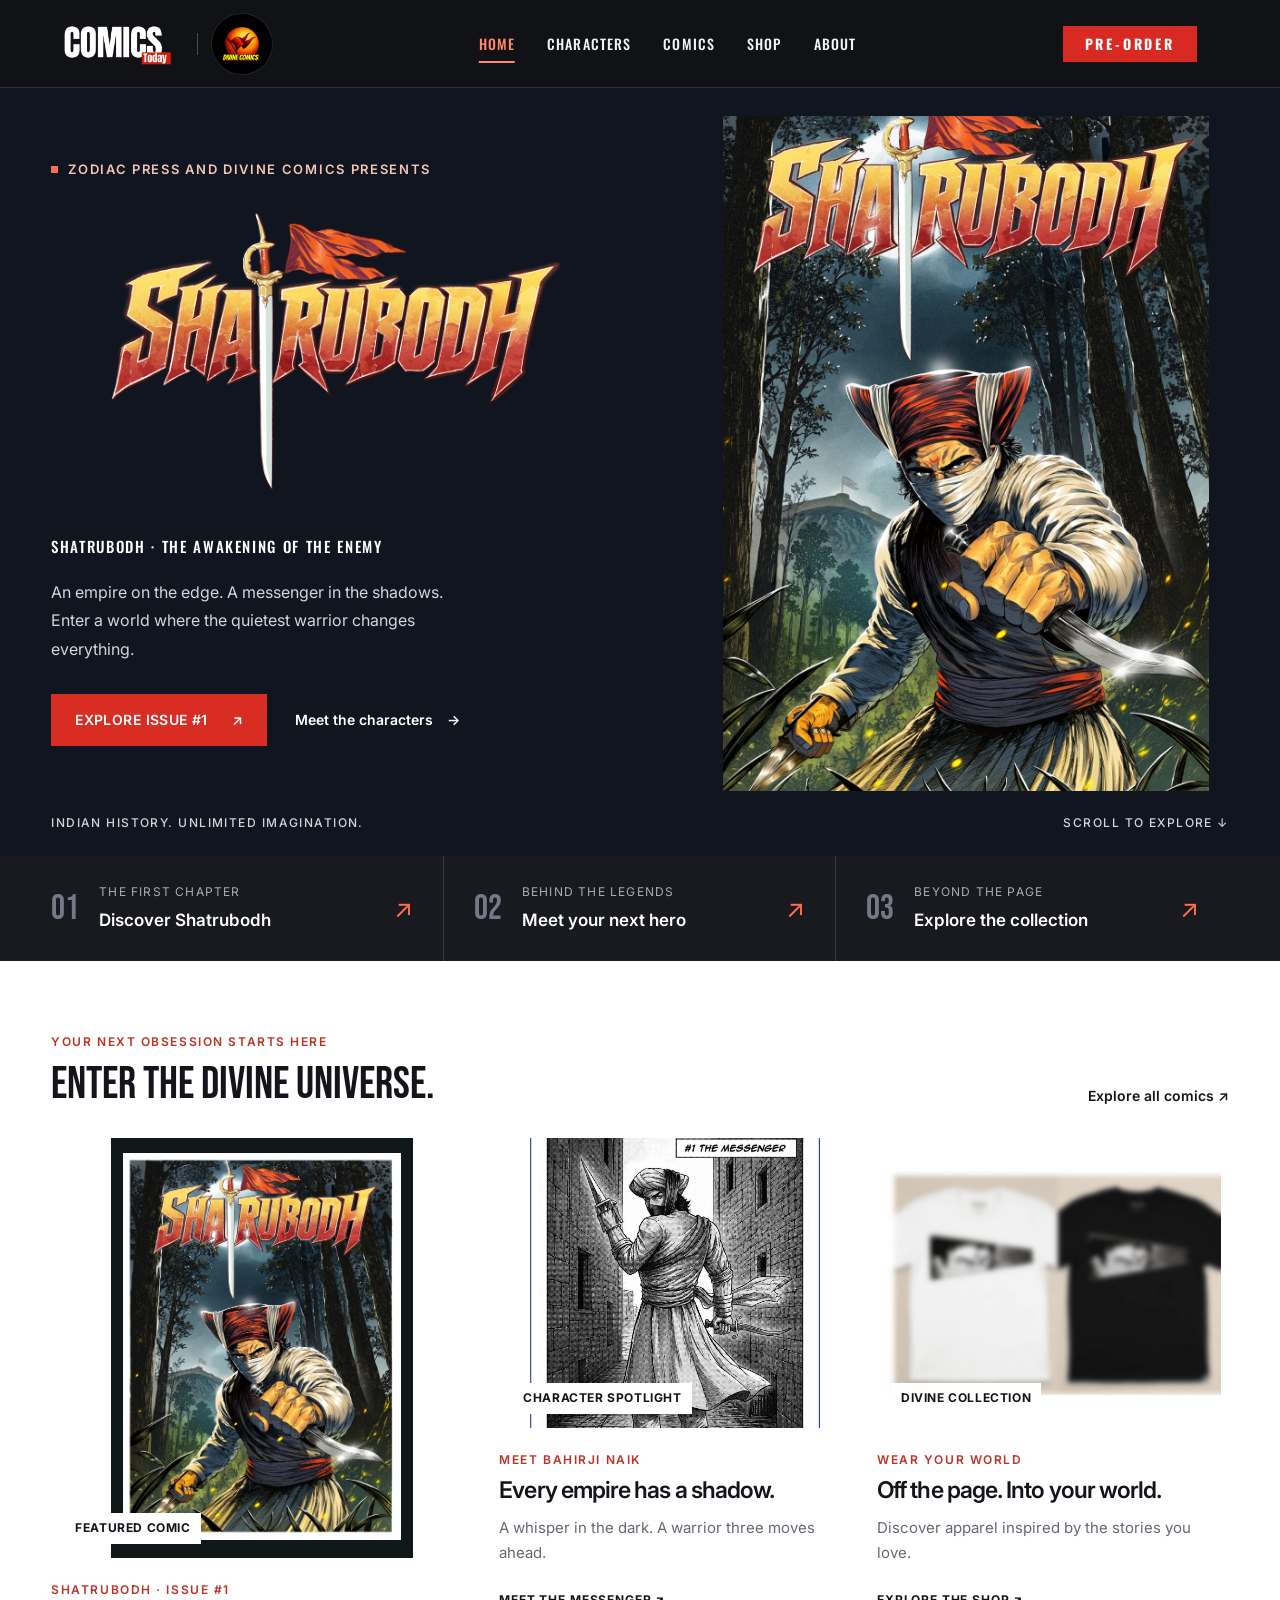
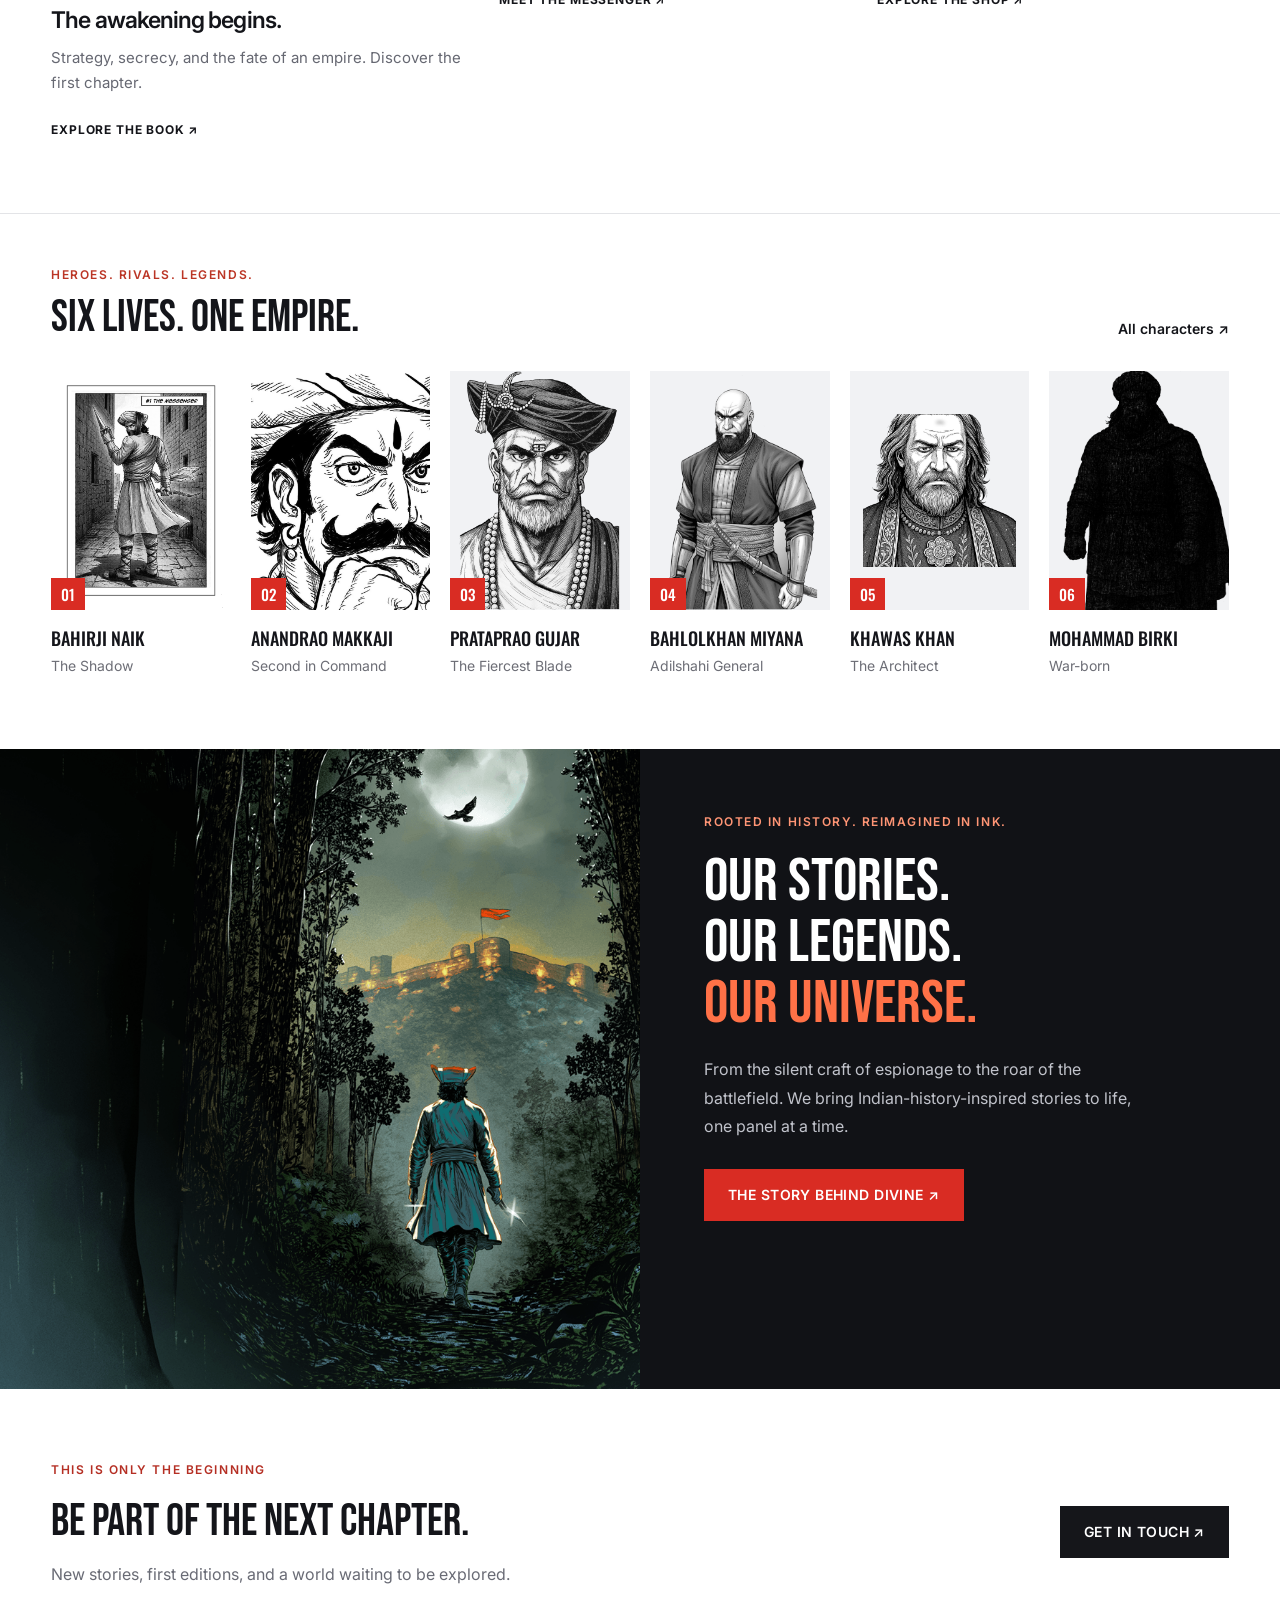
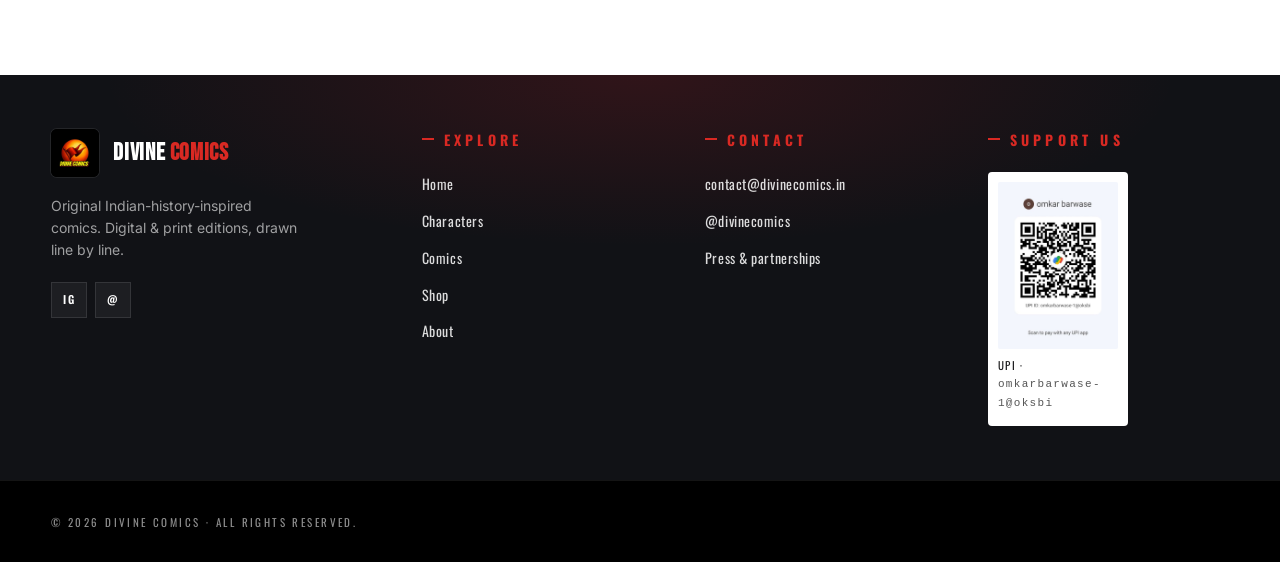
==== commit 4b81f11f: "Publish site (codex-redesign 41906c9) to GitHub Pages Co-Authored-By: Claude Opus 5.5 <noreply@anthr" ====
--- a/index.html
+++ b/index.html
@@ -43,7 +43,7 @@
   <div class="masthead__copy"><p class="kicker"><span></span> Zodiac Press and Divine Comics Presents</p>
   <h1 id="hero-title" class="masthead__title-art"><img src="images/shatrubodh-title.png" alt="Shatrubodh" width="2953" height="1713" fetchpriority="high"></h1>
   <p class="masthead__subtitle">SHATRUBODH · THE AWAKENING OF THE ENEMY</p>
-  <p class="masthead__description">An empire on the edge. A messenger in the shadows.<br>Enter a world where the quietest warrior changes everything.</p>
+  <p class="masthead__description">An empire on the edge. A messenger in the shadows. <br>Enter a world where the quietest warrior changes everything.</p>
   <div class="masthead__actions"><a class="dc-button" href="comics.html#shatrubodh">EXPLORE ISSUE #1 <span>↗</span></a><a class="text-link" href="characters.html">Meet the characters <span>→</span></a></div>
   </div>
   <div class="masthead__bottom"><span>INDIAN HISTORY. UNLIMITED IMAGINATION.</span><a href="#discover">SCROLL TO EXPLORE ↓</a></div>
--- a/modern.css
+++ b/modern.css
@@ -132,3 +132,16 @@
 .nav .nav__menu span{background:#fff}
 .cover-crop>img,.cover-crop--forest>img,.featured__cover:hover .cover-crop>img,.editorial-card:hover .cover-crop>img{transform:scale(1.12)}
 @media(prefers-reduced-motion:reduce){html{scroll-behavior:auto}*,*:before,*:after{animation:none!important;transition:none!important}.reveal{opacity:1;transform:none}}
+
+/* Editorial cards: one consistent treatment across the row.
+   The featured cover and the shop shot are both opaque-white artwork, so a
+   coloured panel behind them reads as letterbox bars (the featured card was
+   showing 188px of navy either side and clipping the cover top and bottom).
+   White ground lets contain-fitted art sit on the page instead. */
+.editorial-card__image{background:#fff}
+.editorial-card--large .editorial-card__image{background:#fff;height:420px;padding:0}
+.editorial-card--large .cover-crop{height:auto;width:auto;max-height:100%;max-width:100%}
+.editorial-card--large .cover-crop>img{width:auto;height:100%;max-height:420px;object-fit:contain;transform:none}
+.editorial-card__image--shop{background:#fff}
+.editorial-card__image--shop img{padding:8px}
+@media(max-width:760px){.editorial-card--large .editorial-card__image{height:360px}.editorial-card--large .cover-crop>img{max-height:360px}}
